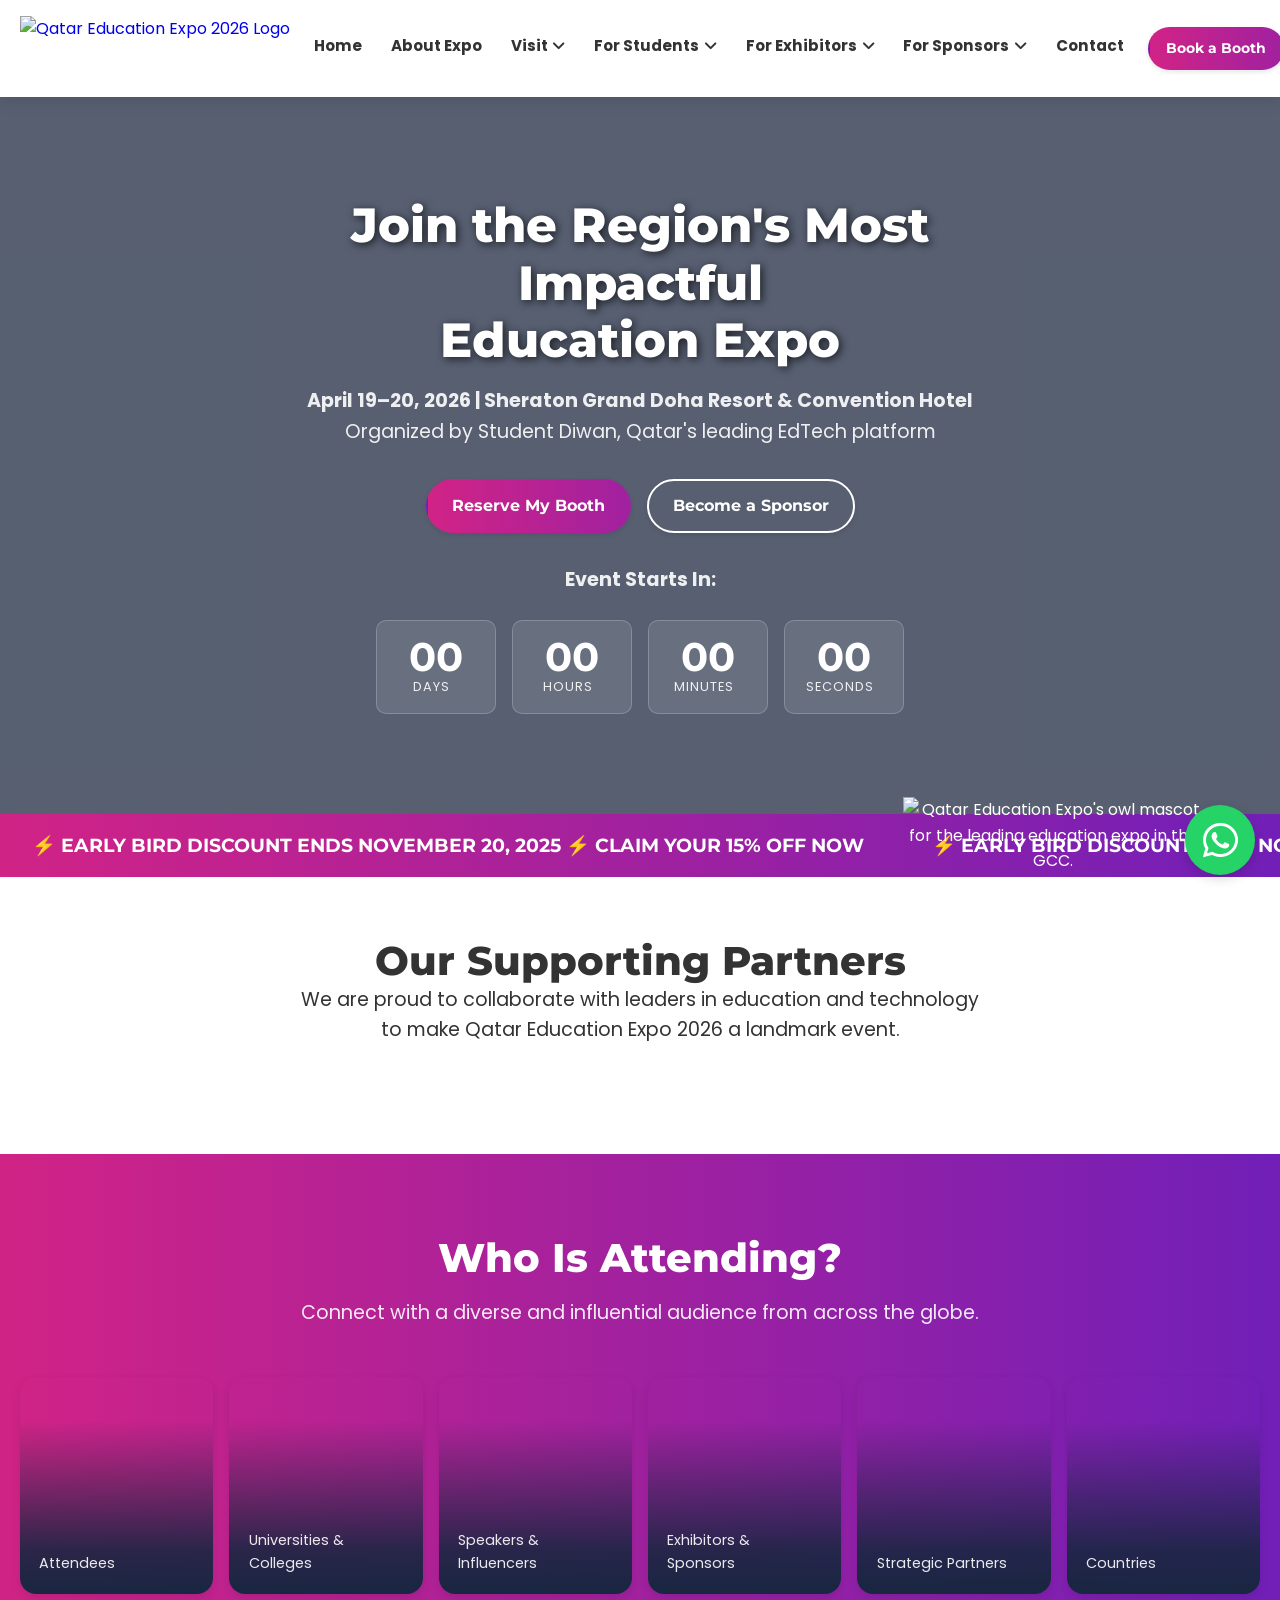
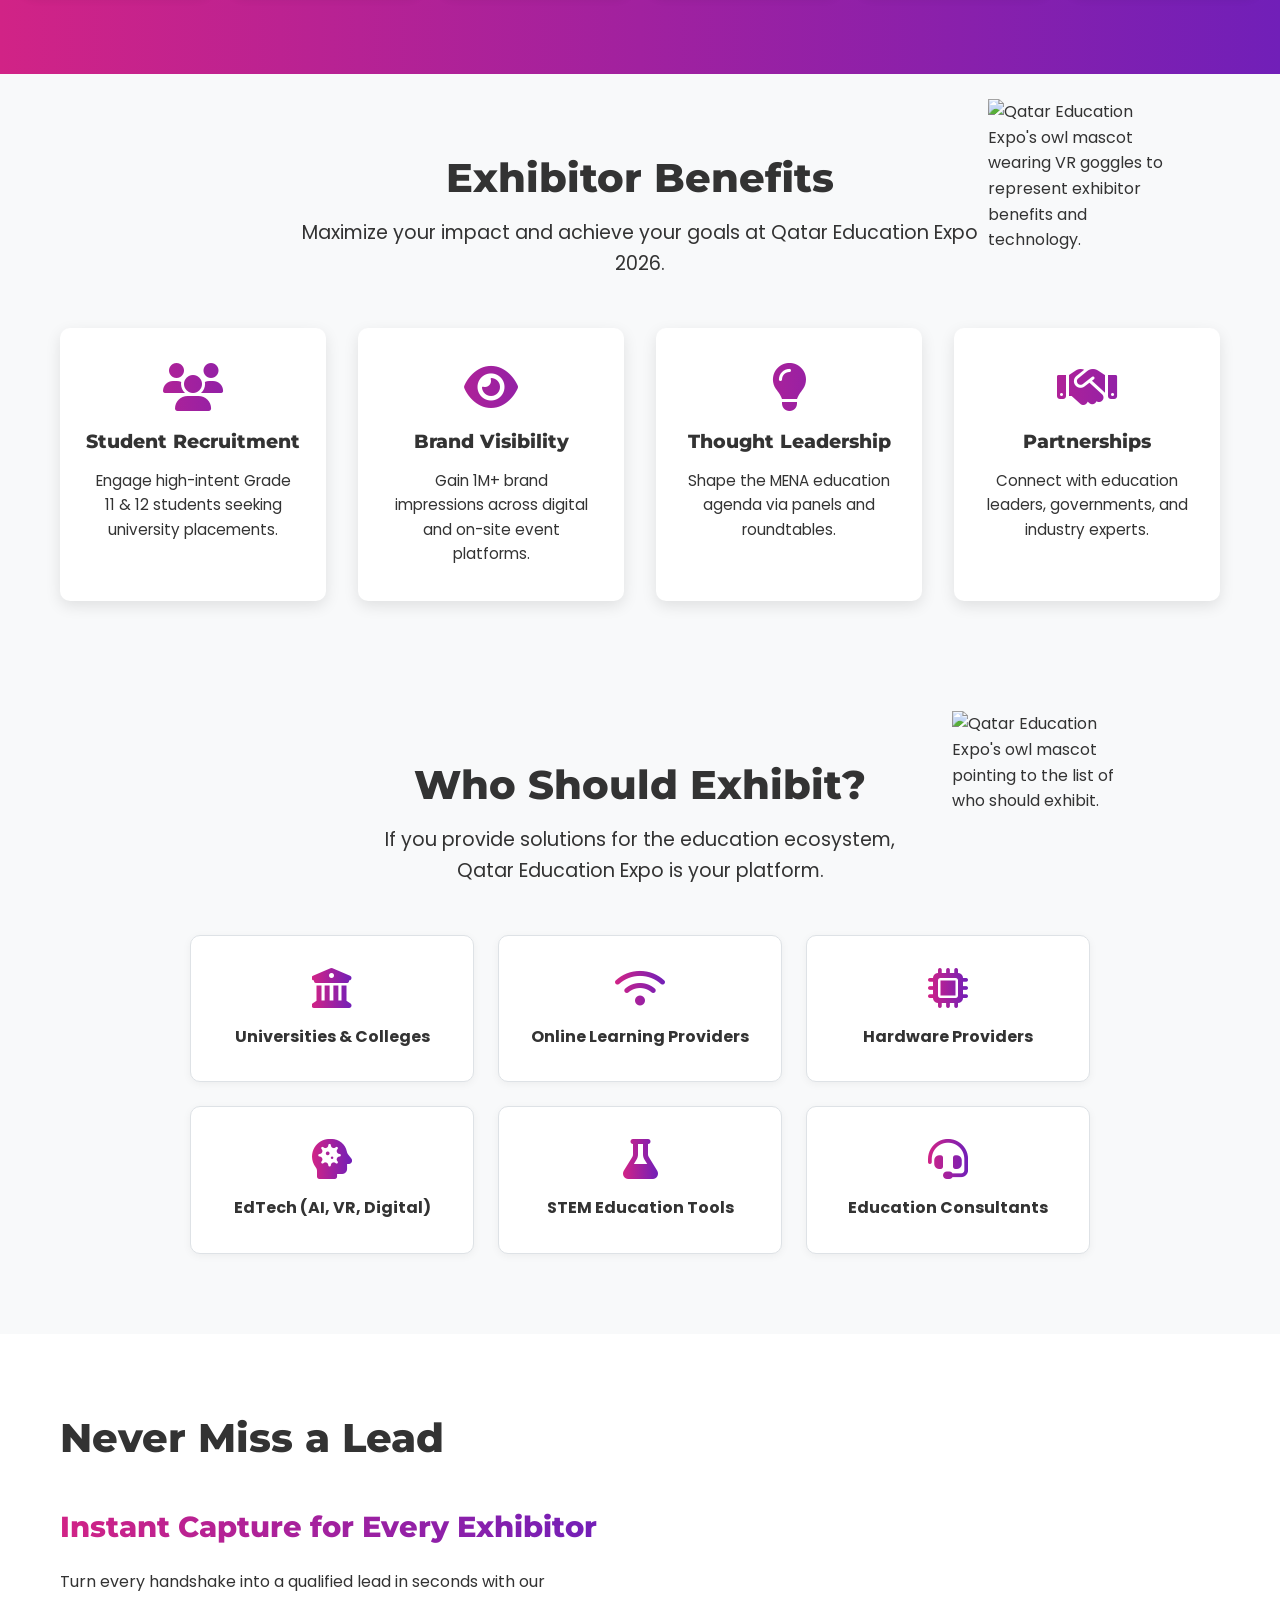
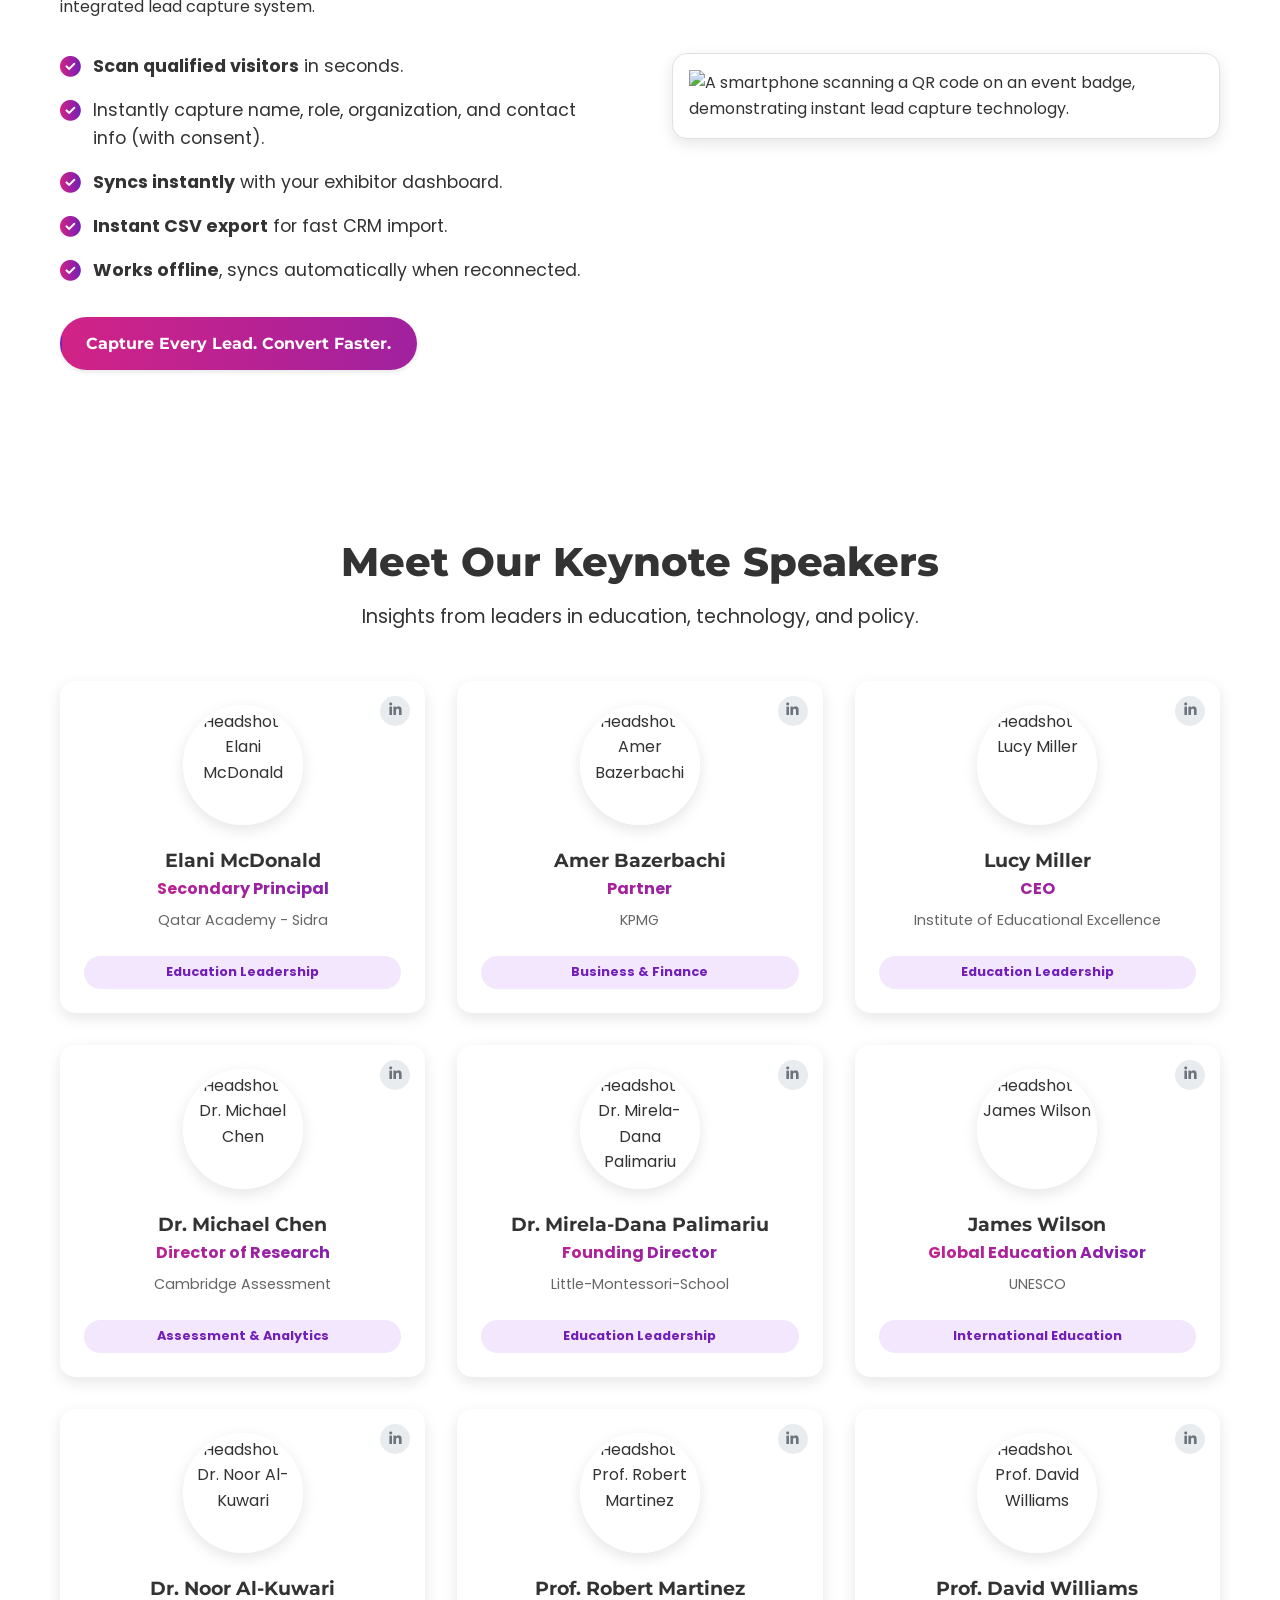
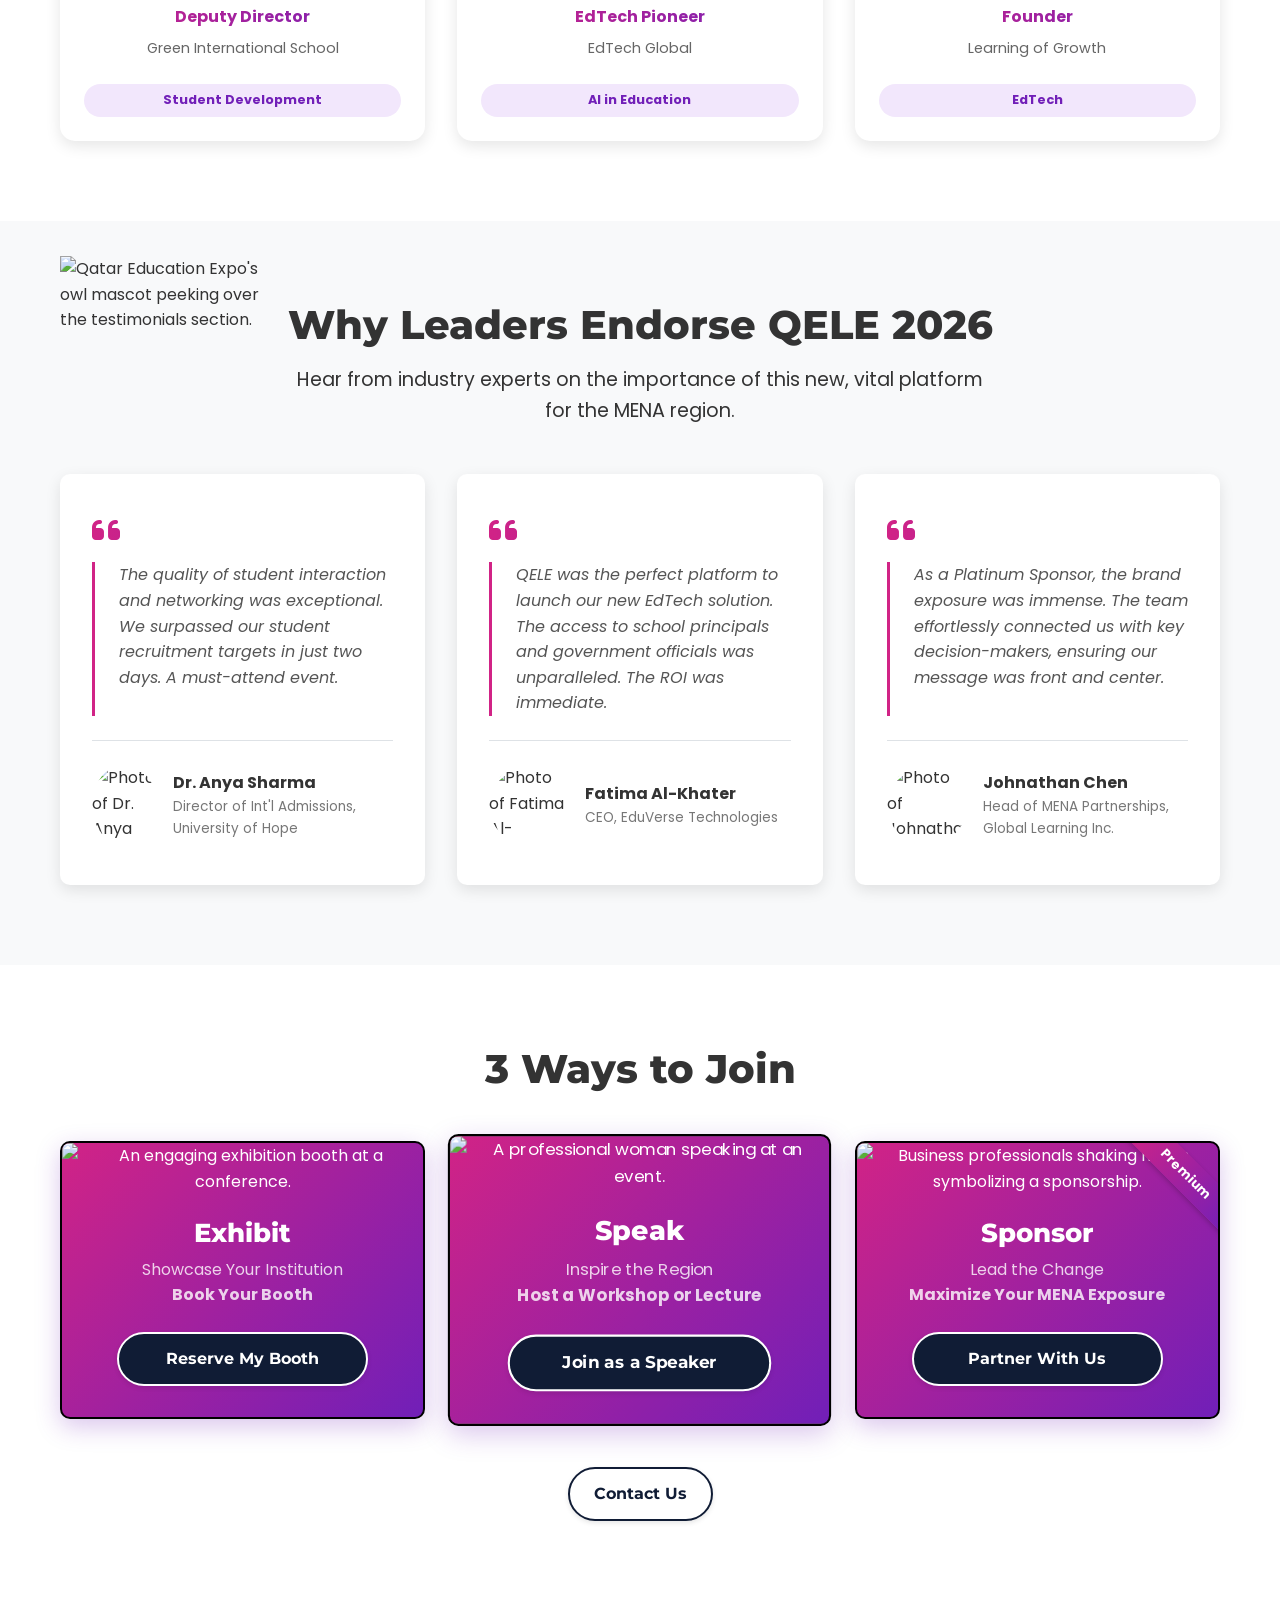
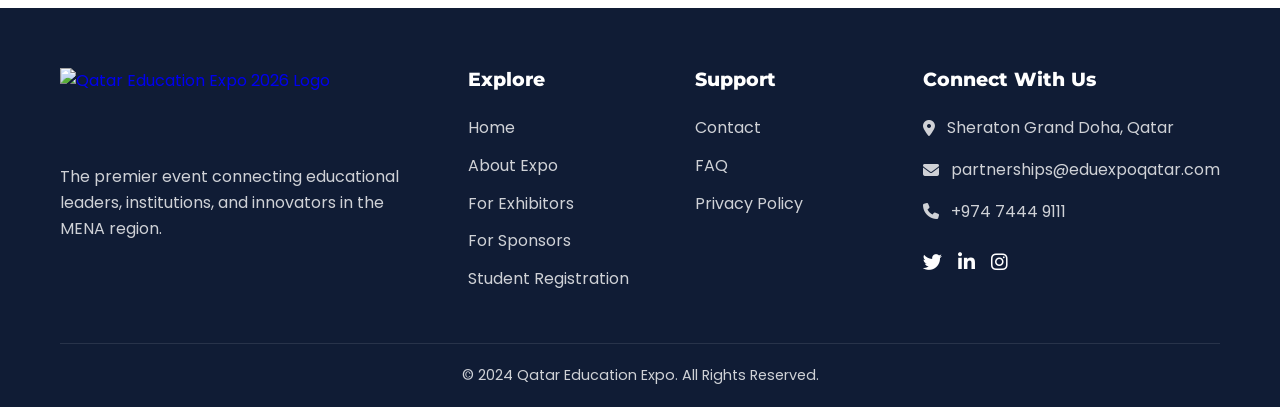
==== index.html @ faf0a4e4 "s" ====
<!DOCTYPE html>
<html lang="en">
<head>
<!-- Google tag (gtag.js) -->
<script async src="https://www.googletagmanager.com/gtag/js?id=G-7VMH5W3FET"></script>
<script>
  window.dataLayer = window.dataLayer || [];
  function gtag(){dataLayer.push(arguments);}
  gtag('js', new Date());

  gtag('config', 'G-7VMH5W3FET');
</script>
    <meta charset="UTF-8">
    <meta name="viewport" content="width=device-width, initial-scale=1.0">
    <meta name="description" content="Join Qatar Education Expo 2026, the leading international education fair and university expo in the GCC. A premier gulf education exhibition to explore study abroad options in the Middle East, meet top universities, and discover your future. Register free for this top student recruitment fair.">
    <title>Qatar Education Expo 2026 | Global Education Expo & University Fair in GCC</title>
    <link rel="icon" type="image/png" sizes="16x16" href="https://res.cloudinary.com/dj3vhocuf/image/upload/w_16,h_16,c_fit/v1762639402/Untitled_design_-_2025-11-09T033152.664_aerlhr.png">
    <link rel="icon" type="image/png" sizes="32x32" href="https://res.cloudinary.com/dj3vhocuf/image/upload/w_32,h_32,c_fit/v1762639402/Untitled_design_-_2025-11-09T033152.664_aerlhr.png">
    <link rel="apple-touch-icon" sizes="180x180" href="https://res.cloudinary.com/dj3vhocuf/image/upload/w_180,h_180,c_fit/v1762639402/Untitled_design_-_2025-11-09T033152.664_aerlhr.png">
    
    <link rel="canonical" href="https://eduexpoqatar.com/index.html" />
    <link rel="alternate" hreflang="ar" href="https://eduexpoqatar.com/index-ar.html" />
    <link rel="alternate" hreflang="en" href="https://eduexpoqatar.com/index.html" />
    <link rel="alternate" hreflang="x-default" href="https://eduexpoqatar.com/index.html" />

    <link rel="stylesheet" href="index.css">
    <link rel="preconnect" href="https://fonts.googleapis.com">
    <link rel="preconnect" href="https://fonts.gstatic.com" crossorigin>
    <link href="https://fonts.googleapis.com/css2?family=Montserrat:wght@400;700;800&family=Poppins:wght@400;700&display=swap" rel="stylesheet">
    <link rel="stylesheet" href="https://cdnjs.cloudflare.com/ajax/libs/font-awesome/6.5.2/css/all.min.css">
    <script type="application/ld+json">
    [
      {
        "@context": "https://schema.org",
        "@type": "Event",
        "name": "Qatar Education Expo 2026",
        "startDate": "2026-04-19T08:00",
        "endDate": "2026-04-20T17:00",
        "eventAttendanceMode": "https://schema.org/OfflineEventAttendanceMode",
        "eventStatus": "https://schema.org/EventScheduled",
        "location": {
          "@type": "Place",
          "name": "Sheraton Grand Doha Resort & Convention Hotel",
          "address": {
            "@type": "PostalAddress",
            "streetAddress": "Al Corniche Street",
            "addressLocality": "Doha",
            "addressCountry": "QA"
          }
        },
        "image": [
          "https://res.cloudinary.com/dj3vhocuf/image/upload/f_auto,q_auto/v1761210698/logo500x250_i8opbv.webp"
         ],
        "description": "The premier education expo in the MENA region, connecting universities, EdTech innovators, and industry leaders with over 4,000 students, parents, and professionals.",
        "organizer": {
          "@type": "Organization",
          "name": "Student Diwan",
          "url": "/index.html"
        },
        "offers": {
          "@type": "Offer",
          "url": "/student-registration.html",
          "price": "0",
          "priceCurrency": "QAR",
          "availability": "https://schema.org/InStock",
          "validFrom": "2024-07-31"
        }
      },
      {
        "@context": "https://schema.org",
        "@type": "Organization",
        "name": "Qatar Education Expo 2026",
        "url": "/index.html",
        "logo": "https://res.cloudinary.com/dj3vhocuf/image/upload/f_auto,q_auto/v1761210698/logo500x250_i8opbv.webp",
        "sameAs": [
          "https://twitter.com/qatarexpo2026",
          "https://linkedin.com/company/qatarexpo2026",
          "https://instagram.com/qatarexpo2026"
        ],
        "contactPoint": {
          "@type": "ContactPoint",
          "telephone": "+974-7444-9111",
          "contactType": "Customer Service",
          "email": "partnerships@eduexpoqatar.com"
        }
      }
    ]
    </script>
<link rel="stylesheet" href="/index.css">
    <script type="text/javascript">
        (function(c,l,a,r,i,t,y){
            c[a]=c[a]||function(){(c[a].q=c[a].q||[]).push(arguments)};
            t=l.createElement(r);t.async=1;t.src="https://www.clarity.ms/tag/"+i;
            y=l.getElementsByTagName(r)[0];y.parentNode.insertBefore(t,y);
        })(window, document, "clarity", "script", "u1z7soldc8");
    </script>
<script type="importmap">
{
  "imports": {
    "path": "https://aistudiocdn.com/path@^0.12.7",
    "vite": "https://aistudiocdn.com/vite@^7.2.2",
    "glob": "https://aistudiocdn.com/glob@^11.0.3",
    "url": "https://aistudiocdn.com/url@^0.11.4"
  }
}
</script>
</head>
<body>

    <header class="main-header" id="main-header">
        <div class="container">
            <a href="index.html" class="logo"><img src="https://res.cloudinary.com/dj3vhocuf/image/upload/f_auto,q_auto/v1761210698/logo500x250_i8opbv.webp" alt="Qatar Education Expo 2026 Logo"></a>
            <button class="nav-toggle" aria-controls="main-nav" aria-expanded="false" aria-label="Toggle navigation">
                <span class="hamburger-box">
                    <span class="hamburger-inner"></span>
                </span>
            </button>
            <nav id="main-nav">
                 <ul>
                    <li><a href="index.html" class="nav-link">Home</a></li>
                    <li><a href="about.html" class="nav-link">About Expo</a></li>
                    <li class="has-dropdown">
                        <a href="why-attend.html" class="nav-link">Visit <i class="fas fa-angle-down"></i></a>
                        <ul class="dropdown-menu">
                            <li><a href="why-attend.html">Why Attend</a></li>
                            <li><a href="plan-your-trip.html">Plan Your Trip</a></li>
                            <li><a href="school-group-registration.html">School Group Registration</a></li>
                            <li><a href="workshops.html">Agenda</a></li>
                        </ul>
                    </li>
                    <li class="has-dropdown">
                        <a href="student-registration.html" class="nav-link">For Students <i class="fas fa-angle-down"></i></a>
                        <ul class="dropdown-menu">
                            <li><a href="student-registration.html">Student Registration</a></li>
                            <li><a href="career-counselling.html">Career Counselling</a></li>
                            <li><a href="qatar-expo-hackathon.html">Hackathon 2026</a></li>
                        </ul>
                    </li>
                    <li class="has-dropdown">
                        <a href="why-exhibit.html" class="nav-link">For Exhibitors <i class="fas fa-angle-down"></i></a>
                         <ul class="dropdown-menu">
                            <li><a href="why-exhibit.html">Why Exhibit</a></li>
                            <li><a href="booth-features.html">Booth Features</a></li>
                             <li><a href="booth-registration.html">Book Your Booth</a></li>
                        </ul>
                    </li>
                    <li class="has-dropdown">
                        <a href="sponsorship-tiers.html" class="nav-link">For Sponsors <i class="fas fa-angle-down"></i></a>
                         <ul class="dropdown-menu">
                            <li><a href="sponsorship-tiers.html">Sponsorship Tiers</a></li>
                            <li><a href="brand-exposure.html">Brand Exposure</a></li>
                            <li><a href="sponsorship-registration.html">Become a Sponsor</a></li>
                        </ul>
                    </li>
                    <li><a href="contact.html" class="nav-link">Contact</a></li>
                </ul>
            </nav>
            <div class="header-ctas">
                <a href="booth-registration.html" class="btn btn-primary btn-sm">Book a Booth</a>
                <a href="sponsorship-registration.html" class="btn btn-primary btn-sm">Sponsor Now</a>
                <div class="lang-switcher">
                    <a href="index-ar.html" hreflang="ar" aria-label="Switch to Arabic"><span>العربية</span><img src="https://cdn.jsdelivr.net/gh/lipis/flag-icons@7.0.0/flags/4x3/qa.svg" alt="Qatar Flag" class="lang-flag"></a>
                </div>
            </div>
        </div>
    </header>

    <main>
        <!-- 1. HERO SECTION -->
        <section id="hero">
            <video autoplay loop muted playsinline id="hero-video" aria-hidden="true">
                <source src="https://videos.pexels.com/video-files/3209828/3209828-hd_1920_1080_25fps.mp4" type="video/mp4">
                Your browser does not support the video tag.
            </video>
            <div class="container hero-content">
                <div class="hero-text">
                    <h1>Join the Region's Most Impactful <br>Education Expo</h1>
                    <p>
                        <strong>April 19–20, 2026 | Sheraton Grand Doha Resort & Convention Hotel</strong>
                        <br>
                         Organized by Student Diwan, Qatar's leading EdTech platform
                    </p>
                    <div class="cta-group">
                        <a href="booth-registration.html" id="hero-cta-booth" class="btn btn-primary">Reserve My Booth</a>
                        <a href="sponsorship-registration.html" id="hero-cta-sponsor" class="btn btn-outline-light">Become a Sponsor</a>
                    </div>
                    <div class="urgency-trigger">
                        <p><strong>Event Starts In:</strong></p>
                    </div>
                     <div id="countdown-timer">
                        <div class="timer-unit">
                            <span id="days">00</span>
                            <p>Days</p>
                        </div>
                        <div class="timer-unit">
                            <span id="hours">00</span>
                            <p>Hours</p>
                        </div>
                        <div class="timer-unit">
                            <span id="minutes">00</span>
                            <p>Minutes</p>
                        </div>
                        <div class="timer-unit">
                            <span id="seconds">00</span>
                            <p>Seconds</p>
                        </div>
                    </div>
                </div>
            </div>
            <img src="https://res.cloudinary.com/dj3vhocuf/image/upload/f_auto,q_auto/v1762076632/Untitled_design_-_2025-11-02T150232.925_lhutvk.webp" alt="Qatar Education Expo's owl mascot for the leading education expo in the GCC." class="hero-mascot">
        </section>
        
        <!-- Scrolling Banner -->
        <div class="scrolling-banner">
            <div class="scrolling-text">
                <span>⚡️ EARLY BIRD DISCOUNT ENDS NOVEMBER 20, 2025 ⚡️ CLAIM YOUR 15% OFF NOW</span>
                <span>⚡️ EARLY BIRD DISCOUNT ENDS NOVEMBER 20, 2025 ⚡️ CLAIM YOUR 15% OFF NOW</span>
            </div>
        </div>

        <!-- NEW: PARTNERS SECTION -->
        <section id="home-partners">
             <div class="container">
                <h2>Our Supporting Partners</h2>
                <p class="subtitle">We are proud to collaborate with leaders in education and technology to make Qatar Education Expo 2026 a landmark event.</p>
                <div class="logo-scroller">
                    <div class="logo-grid" id="home-partners-grid">
                        <!-- Partner logos will be injected here by JS -->
                    </div>
                </div>
            </div>
        </section>

        <!-- 5. WHO IS ATTENDING / IMPACT STATS -->
        <section id="who-is-attending">
            <div class="container">
                 <h2>Who Is Attending?</h2>
                 <p class="subtitle">Connect with a diverse and influential audience from across the globe.</p>
                 <div class="impact-grid">
                    <div class="impact-card" style="background-image: url('https://videocdn.cdnpk.net/videos/5f8beff3-1cb8-55fb-bca5-a19842ee5732/horizontal/thumbnails/large.jpg?semt=ais_hybrid&item_id=5975490&w=740&q=80');">
                        <p class="impact-number" data-target="4000">4,000+</p>
                        <p class="impact-label">Attendees</p>
                    </div>
                    <div class="impact-card" style="background-image: url('https://media.istockphoto.com/id/1456749194/photo/college-students-arriving-for-night-school.jpg?s=612x612&w=0&k=20&c=qz7RMdg4cgioWYuKIQ0r4iZ7itIbTrhORTcr-y0K2Rk=');">
                        <p class="impact-number" data-target="80">80+</p>
                        <p class="impact-label">Universities & Colleges</p>
                    </div>
                    <div class="impact-card" style="background-image: url('https://t4.ftcdn.net/jpg/07/24/89/93/360_F_724899349_I8rQyUg2oNXxVoW9JfJCbvQugfgq6oNT.jpg');">
                        <p class="impact-number" data-target="120">120+</p>
                        <p class="impact-label">Speakers & Influencers</p>
                    </div>
                    <div class="impact-card" style="background-image: url('https://res.cloudinary.com/dj3vhocuf/image/upload/v1762202914/Gemini_Generated_Image_4lqjb4lqjb4lqjb4_nbsngr.png');">
                        <p class="impact-number" data-target="80">80+</p>
                        <p class="impact-label">Exhibitors & Sponsors</p>
                    </div>
                    <div class="impact-card" style="background-image: url('https://t4.ftcdn.net/jpg/17/42/81/93/360_F_1742819312_E5rAj7h7egH6287jx6LVGMHiQYmiZzWX.jpg');">
                        <p class="impact-number" data-target="50">20+</p>
                        <p class="impact-label">Strategic Partners</p>
                    </div>
                    <div class="impact-card" style="background-image: url('https://res.cloudinary.com/dj3vhocuf/image/upload/v1762204839/ChatGPT_Image_Nov_4_2025_02_50_20_AM_tvqb7k.png');">
                        <p class="impact-number" data-target="60">60+</p>
                        <p class="impact-label">Countries</p>
                    </div>
                 </div>
            </div>
        </section>

        <!-- EXHIBITOR BENEFITS SECTION (NEW) -->
        <section id="exhibitor-benefits" class="bg-surface section-angled-top">
            <div class="container">
                <img src="https://res.cloudinary.com/dj3vhocuf/image/upload/f_auto,q_auto/v1762076630/owl-vr_mev0of.webp" alt="Qatar Education Expo's owl mascot wearing VR goggles to represent exhibitor benefits and technology." class="benefits-mascot">
                 <h2>Exhibitor Benefits</h2>
                 <p class="subtitle">Maximize your impact and achieve your goals at Qatar Education Expo 2026.</p>
                 <div class="benefits-grid">
                    <div class="benefit-card">
                        <i class="fas fa-users"></i>
                        <h3>Student Recruitment</h3>
                        <p>Engage high-intent Grade 11 & 12 students seeking university placements.</p>
                    </div>
                     <div class="benefit-card">
                        <i class="fas fa-eye"></i>
                        <h3>Brand Visibility</h3>
                        <p>Gain 1M+ brand impressions across digital and on-site event platforms.</p>
                    </div>
                     <div class="benefit-card">
                        <i class="fas fa-lightbulb"></i>
                        <h3>Thought Leadership</h3>
                        <p>Shape the MENA education agenda via panels and roundtables.</p>
                    </div>
                     <div class="benefit-card">
                        <i class="fas fa-handshake"></i>
                        <h3>Partnerships</h3>
                        <p>Connect with education leaders, governments, and industry experts.</p>
                    </div>
                 </div>
            </div>
        </section>

        <!-- WHO SHOULD EXHIBIT SECTION (NEW) -->
        <section id="who-should-exhibit" class="bg-surface">
            <div class="container">
                <h2>Who Should Exhibit?</h2>
                <p class="subtitle">If you provide solutions for the education ecosystem,<br> Qatar Education Expo is your platform.</p>
                <img src="https://res.cloudinary.com/dj3vhocuf/image/upload/f_auto,q_auto/v1762076631/owl-experience_wn76zs.webp" alt="Qatar Education Expo's owl mascot pointing to the list of who should exhibit." class="exhibit-mascot">
                <div class="exhibitor-types-grid">
                    <div class="exhibitor-type-card">
                        <i class="fas fa-university"></i>
                        <p>Universities & Colleges</p>
                    </div>
                    <div class="exhibitor-type-card">
                        <i class="fas fa-wifi"></i>
                        <p>Online Learning Providers</p>
                    </div>
                    <div class="exhibitor-type-card">
                        <i class="fas fa-microchip"></i>
                        <p>Hardware Providers</p>
                    </div>
                    <div class="exhibitor-type-card">
                        <i class="fas fa-head-side-virus"></i>
                        <p>EdTech (AI, VR, Digital)</p>
                    </div>
                    <div class="exhibitor-type-card">
                        <i class="fas fa-flask"></i>
                        <p>STEM Education Tools</p>
                    </div>
                    <div class="exhibitor-type-card">
                        <i class="fas fa-headset"></i>
                        <p>Education Consultants</p>
                    </div>
                </div>
            </div>
        </section>

        <!-- NEVER MISS A LEAD SECTION (NEW) -->
        <section id="lead-capture">
            <div class="container">
                <div class="lead-capture-grid">
                    <div class="lead-capture-text">
                        <h2>Never Miss a Lead</h2>
                        <h3>Instant Capture for Every Exhibitor</h3>
                        <p>Turn every handshake into a qualified lead in seconds with our integrated lead capture system.</p>
                        <ul class="lead-capture-features">
                            <li><i class="fas fa-check-circle"></i><span><strong>Scan qualified visitors</strong> in seconds.</span></li>
                            <li><i class="fas fa-check-circle"></i><span>Instantly capture name, role, organization, and contact info (with consent).</span></li>
                            <li><i class="fas fa-check-circle"></i><span><strong>Syncs instantly</strong> with your exhibitor dashboard.</span></li>
                            <li><i class="fas fa-check-circle"></i><span><strong>Instant CSV export</strong> for fast CRM import.</span></li>
                            <li><i class="fas fa-check-circle"></i><span><strong>Works offline</strong>, syncs automatically when reconnected.</span></li>
                        </ul>
                        <a href="booth-registration.html" class="btn btn-primary">Capture Every Lead. Convert Faster.</a>
                    </div>
                    <div class="lead-capture-image">
                        <img src="https://cdn0030.qrcodechimp.com/blog/wp-content/uploads/2025/05/Badge-scanning.png" alt="A smartphone scanning a QR code on an event badge, demonstrating instant lead capture technology.">
                    </div>
                </div>
            </div>
        </section>

        <!-- KEYNOTE SPEAKERS SECTION -->
        <section id="keynote-speakers">
            <div class="container">
                <h2>Meet Our Keynote Speakers</h2>
                <p class="subtitle">Insights from leaders in education, technology, and policy.</p>
                <div class="speakers-grid">
                    <!-- Speaker 1 -->
                    <div class="speaker-card">
                        <a href="https://www.linkedin.com/in/elani-mcdonald-59b22a29/" class="speaker-linkedin" aria-label="Elani McDonald's LinkedIn profile" target="_blank"><i class="fab fa-linkedin-in"></i></a>
                        <img src="https://res.cloudinary.com/dj3vhocuf/image/upload/f_auto,q_auto/v1761476344/Untitled_design_-_2025-10-26T162827.845_xws5xw.webp" alt="Headshot of Elani McDonald" class="speaker-photo">
                        <div class="speaker-info">
                            <h4>Elani McDonald</h4>
                            <p class="speaker-title">Secondary Principal</p>
                            <p class="speaker-org">Qatar Academy - Sidra</p>
                        </div>
                        <span class="speaker-tag">Education Leadership</span>
                    </div>
                    <!-- Speaker 2 -->
                    <div class="speaker-card">
                        <a href="https://www.linkedin.com/in/amer-bazerbachi/" class="speaker-linkedin" aria-label="Amer Bazerbachi's LinkedIn profile" target="_blank"><i class="fab fa-linkedin-in"></i></a>
                        <img src="https://res.cloudinary.com/dj3vhocuf/image/upload/f_auto,q_auto/v1761477009/Untitled_design_-_2025-10-26T163955.545_ufmkhs.webp" alt="Headshot of Amer Bazerbachi" class="speaker-photo">
                        <div class="speaker-info">
                            <h4>Amer Bazerbachi</h4>
                            <p class="speaker-title">Partner</p>
                            <p class="speaker-org">KPMG</p>
                        </div>
                        <span class="speaker-tag">Business & Finance</span>
                    </div>
                    <!-- Speaker 3 -->
                    <div class="speaker-card">
                        <a href="#" class="speaker-linkedin" aria-label="Lucy Miller's LinkedIn profile" target="_blank"><i class="fab fa-linkedin-in"></i></a>
                        <img src="https://images.pexels.com/photos/1181690/pexels-photo-1181690.jpeg?auto=compress&cs=tinysrgb&w=300" alt="Headshot of Lucy Miller" class="speaker-photo">
                        <div class="speaker-info">
                            <h4>Lucy Miller</h4>
                            <p class="speaker-title">CEO</p>
                            <p class="speaker-org">Institute of Educational Excellence</p>
                        </div>
                        <span class="speaker-tag">Education Leadership</span>
                    </div>
                    <!-- Speaker 4 -->
                    <div class="speaker-card">
                        <a href="#" class="speaker-linkedin" aria-label="Dr. Michael Chen's LinkedIn profile" target="_blank"><i class="fab fa-linkedin-in"></i></a>
                        <img src="https://images.pexels.com/photos/2379004/pexels-photo-2379004.jpeg?auto=compress&cs=tinysrgb&w=300" alt="Headshot of Dr. Michael Chen" class="speaker-photo">
                        <div class="speaker-info">
                            <h4>Dr. Michael Chen</h4>
                            <p class="speaker-title">Director of Research</p>
                            <p class="speaker-org">Cambridge Assessment</p>
                        </div>
                        <span class="speaker-tag">Assessment & Analytics</span>
                    </div>
                    <!-- Speaker 5 -->
                    <div class="speaker-card">
                        <a href="https://www.linkedin.com/in/dr-mirela-dana-palimariu-phd-86132b4a/" class="speaker-linkedin" aria-label="Dr. Mirela-Dana Palimariu's LinkedIn profile" target="_blank"><i class="fab fa-linkedin-in"></i></a>
                        <img src="https://res.cloudinary.com/dj3vhocuf/image/upload/f_auto,q_auto/v1761476343/Untitled_design_-_2025-10-26T162847.853_geyb8t.webp" alt="Headshot of Dr. Mirela-Dana Palimariu" class="speaker-photo">
                        <div class="speaker-info">
                            <h4>Dr. Mirela-Dana Palimariu</h4>
                            <p class="speaker-title">Founding Director</p>
                            <p class="speaker-org">Little-Montessori-School</p>
                        </div>
                        <span class="speaker-tag">Education Leadership</span>
                    </div>
                    <!-- Speaker 6 -->
                    <div class="speaker-card">
                        <a href="#" class="speaker-linkedin" aria-label="James Wilson's LinkedIn profile" target="_blank"><i class="fab fa-linkedin-in"></i></a>
                        <img src="https://images.pexels.com/photos/91227/pexels-photo-91227.jpeg?auto=compress&cs=tinysrgb&w=300" alt="Headshot of James Wilson" class="speaker-photo">
                        <div class="speaker-info">
                            <h4>James Wilson</h4>
                            <p class="speaker-title">Global Education Advisor</p>
                            <p class="speaker-org">UNESCO</p>
                        </div>
                        <span class="speaker-tag">International Education</span>
                    </div>
                    <!-- Speaker 7 -->
                    <div class="speaker-card">
                        <a href="#" class="speaker-linkedin" aria-label="Dr. Noor Al-Kuwari's LinkedIn profile" target="_blank"><i class="fab fa-linkedin-in"></i></a>
                        <img src="https://images.pexels.com/photos/1181686/pexels-photo-1181686.jpeg?auto=compress&cs=tinysrgb&w=300" alt="Headshot of Dr. Noor Al-Kuwari" class="speaker-photo">
                        <div class="speaker-info">
                            <h4>Dr. Noor Al-Kuwari</h4>
                            <p class="speaker-title">Deputy Director</p>
                            <p class="speaker-org">Green International School</p>
                        </div>
                        <span class="speaker-tag">Student Development</span>
                    </div>
                    <!-- Speaker 8 -->
                    <div class="speaker-card">
                        <a href="#" class="speaker-linkedin" aria-label="Prof. Robert Martinez's LinkedIn profile" target="_blank"><i class="fab fa-linkedin-in"></i></a>
                        <img src="https://res.cloudinary.com/dj3vhocuf/image/upload/f_auto,q_auto/v1761482787/Untitled_design_-_2025-10-26T181620.790_shapre.webp" alt="Headshot of Prof. Robert Martinez" class="speaker-photo">
                        <div class="speaker-info">
                            <h4>Prof. Robert Martinez</h4>
                            <p class="speaker-title">EdTech Pioneer</p>
                            <p class="speaker-org">EdTech Global</p>
                        </div>
                        <span class="speaker-tag">AI in Education</span>
                    </div>
                    <!-- Speaker 9 -->
                    <div class="speaker-card">
                        <a href="#" class="speaker-linkedin" aria-label="Prof. David Williams's LinkedIn profile" target="_blank"><i class="fab fa-linkedin-in"></i></a>
                        <img src="https://images.pexels.com/photos/220453/pexels-photo-220453.jpeg?auto=compress&cs=tinysrgb&w=300" alt="Headshot of Prof. David Williams" class="speaker-photo">
                        <div class="speaker-info">
                            <h4>Prof. David Williams</h4>
                            <p class="speaker-title">Founder</p>
                            <p class="speaker-org">Learning of Growth</p>
                        </div>
                        <span class="speaker-tag">EdTech</span>
                    </div>
                </div>
            </div>
        </section>
        
        <!-- 7. TESTIMONIALS -->
        <section id="testimonials" class="bg-surface">
            <div class="container">
                <img src="https://res.cloudinary.com/dj3vhocuf/image/upload/f_auto,q_auto/v1762076631/owl-tech.2_qxwqmx.webp" alt="Qatar Education Expo's owl mascot peeking over the testimonials section." class="testimonials-mascot">
                <h2>Why Leaders Endorse QELE 2026</h2>
                <p class="subtitle">Hear from industry experts on the importance of this new, vital platform for the MENA region.</p>
                <div class="testimonials-grid">
                    <div class="testimonial-card">
                        <i class="fas fa-quote-left"></i>
                        <blockquote>The quality of student interaction and networking was exceptional. We surpassed our student recruitment targets in just two days. A must-attend event.</blockquote>
                        <div class="testimonial-author">
                            <img src="https://res.cloudinary.com/dj3vhocuf/image/upload/f_auto,q_auto/v1761483428/Untitled_design_-_2025-10-26T182537.107_wd59hw.webp" alt="Photo of Dr. Anya Sharma.">
                            <div>
                                <strong>Dr. Anya Sharma</strong>
                                <span>Director of Int'l Admissions, University of Hope</span>
                            </div>
                        </div>
                    </div>
                     <div class="testimonial-card">
                        <i class="fas fa-quote-left"></i>
                        <blockquote>QELE was the perfect platform to launch our new EdTech solution. The access to school principals and government officials was unparalleled. The ROI was immediate.</blockquote>
                        <div class="testimonial-author">
                            <img src="https://res.cloudinary.com/dj3vhocuf/image/upload/f_auto,q_auto/v1761480348/Untitled_design_-_2025-10-26T173334.694_svfkm0.webp" alt="Photo of Fatima Al-Khater.">
                            <div>
                                <strong>Fatima Al-Khater</strong>
                                <span>CEO, EduVerse Technologies</span>
                            </div>
                        </div>
                    </div>
                     <div class="testimonial-card">
                        <i class="fas fa-quote-left"></i>
                        <blockquote>As a Platinum Sponsor, the brand exposure was immense. The team effortlessly connected us with key decision-makers, ensuring our message was front and center.</blockquote>
                        <div class="testimonial-author">
                            <img src="https://res.cloudinary.com/dj3vhocuf/image/upload/f_auto,q_auto/v1761482517/Untitled_design_-_2025-10-26T180850.122_oexvwa.webp" alt="Photo of Johnathan Chen.">
                            <div>
                                <strong>Johnathan Chen</strong>
                                <span>Head of MENA Partnerships, Global Learning Inc.</span>
                            </div>
                        </div>
                    </div>
                </div>
            </div>
        </section>

        <!-- 10. THREE WAYS TO JOIN -->
        <section id="three-ways-to-join">
            <div class="container">
                <h2>3 Ways to Join</h2>
                <div class="ways-to-join-grid">
                    <!-- Card 1: Exhibit -->
                    <div class="way-card way-card--sponsor">
                        <img src="https://t3.ftcdn.net/jpg/07/25/63/04/360_F_725630470_h0O1vqcxYI69UaYYy3rbiSOcTUI1K3FA.jpg" alt="An engaging exhibition booth at a conference.">
                        <div class="way-card-content">
                            <h3>Exhibit</h3>
                            <p>Showcase Your Institution<br><strong>Book Your Booth</strong></p>
                            <div class="way-card-cta">
                                <a href="booth-registration.html" class="btn btn-outline-light">Reserve My Booth</a>
                            </div>
                        </div>
                    </div>
                    <!-- Card 2: Speak (Highlighted) -->
                    <div class="way-card way-card--speak way-card--sponsor">
                        <img src="https://www.shutterstock.com/shutterstock/videos/3501871025/thumb/12.jpg?ip=x480" alt="A professional woman speaking at an event.">
                        <div class="way-card-content">
                            <h3>Speak</h3>
                            <p>Inspire the Region<br><strong>Host a Workshop or Lecture</strong></p>
                             <div class="way-card-cta">
                                <a href="speaker-registration.html" class="btn btn-outline-light">Join as a Speaker</a>
                            </div>
                        </div>
                    </div>
                    <!-- Card 3: Sponsor (Premium) -->
                    <div class="way-card way-card--sponsor">
                        <div class="way-card-badge">Premium</div>
                        <img src="https://res.cloudinary.com/dj3vhocuf/image/upload/f_auto,q_auto/v1761388536/Gemini_Generated_Image_kj51j7kj51j7kj51_w44mge.webp" alt="Business professionals shaking hands, symbolizing a sponsorship.">
                        <div class="way-card-content">
                            <h3>Sponsor</h3>
                            <p>Lead the Change<br><strong>Maximize Your MENA Exposure</strong></p>
                             <div class="way-card-cta">
                                <a href="sponsorship-registration.html" class="btn btn-primary">Partner With Us</a>
                            </div>
                        </div>
                    </div>
                </div>
                 <div class="section-cta">
                    <a href="contact.html" class="btn btn-outline-dark">Contact Us</a>
                </div>
            </div>
        </section>
    </main>
    
    <footer class="main-footer">
        <div class="container">
            <div class="footer-grid">
                <div class="footer-col">
                    <a href="index.html" class="logo"><img src="https://res.cloudinary.com/dj3vhocuf/image/upload/f_auto,q_auto/v1761223357/logo-white_1_pqcaph.webp" alt="Qatar Education Expo 2026 Logo"></a>
                    <p>The premier event connecting educational leaders, institutions, and innovators in the MENA region.</p>
                </div>
                <div class="footer-col">
                    <h3>Explore</h3>
                    <ul class="footer-links">
                        <li><a href="index.html">Home</a></li>
                        <li><a href="about.html">About Expo</a></li>
                        <li><a href="why-exhibit.html">For Exhibitors</a></li>
                        <li><a href="sponsorship-tiers.html">For Sponsors</a></li>
                        <li><a href="student-registration.html">Student Registration</a></li>
                    </ul>
                </div>
                 <div class="footer-col">
                    <h3>Support</h3>
                    <ul class="footer-links">
                        <li><a href="contact.html">Contact</a></li>
                        <li><a href="faq.html">FAQ</a></li>
                        <li><a href="privacy.html">Privacy Policy</a></li>
                    </ul>
                </div>
                <div class="footer-col">
                    <h3>Connect With Us</h3>
                    <ul class="footer-contact-info">
                        <li>
                            <i class="fas fa-map-marker-alt"></i>
                            <span>Sheraton Grand Doha, Qatar</span>
                        </li>
                        <li>
                            <i class="fas fa-envelope"></i>
                            <a href="mailto:partnerships@eduexpoqatar.com">partnerships@eduexpoqatar.com</a>
                        </li>
                        <li>
                            <i class="fas fa-phone"></i>
                            <a href="tel:+97474449111">+974 7444 9111</a>
                        </li>
                    </ul>
                    <div class="social-links">
                        <a href="https://twitter.com/qatarexpo2026" target="_blank" aria-label="Twitter"><i class="fab fa-twitter"></i></a>
                        <a href="https://linkedin.com/company/qatarexpo2026" target="_blank" aria-label="LinkedIn"><i class="fab fa-linkedin-in"></i></a>
                        <a href="https://instagram.com/qatarexpo2026" target="_blank" aria-label="Instagram"><i class="fab fa-instagram"></i></a>
                    </div>
                </div>
            </div>
            <div class="footer-bottom">
                <p>&copy; 2024 Qatar Education Expo. All Rights Reserved.</p>
            </div>
        </div>
    </footer>

    <!-- WhatsApp Chat -->
    <a href="https://wa.me/97474449111" class="whatsapp-fab" target="_blank" aria-label="Chat on WhatsApp">
        <i class="fab fa-whatsapp"></i>
    </a>

    <!-- Exit Intent Modal -->
    <div id="exit-intent-modal" class="modal-overlay">
        <div class="modal-content exit-intent-content" role="dialog" aria-modal="true" aria-labelledby="exit-modal-title">
            <button class="modal-close-btn" aria-label="Close">&times;</button>
            <h3 id="exit-modal-title">Download The Deck Before You Leave!</h3>
            <p>Get our official Exhibitor & Sponsorship Deck, including the floor plan and ROI details, sent straight to your inbox.</p>
            <button id="open-deck-form-btn" class="btn btn-primary">Get The Deck</button>
        </div>
    </div>

    <!-- Deck Request Modal -->
    <div id="deck-request-modal" class="modal-overlay">
        <div class="modal-content" role="dialog" aria-modal="true" aria-labelledby="deck-modal-title">
            <button class="modal-close-btn" aria-label="Close">&times;</button>
            <div id="deck-form-container">
                <h3 id="deck-modal-title">Get The Official Deck</h3>
                <p>Please provide your details to receive the Exhibitor & Sponsorship Deck instantly.</p>
                <form id="deck-request-form" novalidate style="margin-top: 1.5rem;">
                    <input type="hidden" name="form_source" value="Deck Request Popup">
                    <div class="form-group">
                        <label for="deck-form-name">Full Name *</label>
                        <input type="text" id="deck-form-name" name="name" required>
                        <div class="error-message"></div>
                    </div>
                    <div class="form-group">
                        <label for="deck-form-email">Work Email *</label>
                        <input type="email" id="deck-form-email" name="email" required>
                        <div class="error-message"></div>
                    </div>
                     <div class="form-group">
                        <label for="deck-form-phone">Mobile Number *</label>
                        <input type="tel" id="deck-form-phone" name="phone" required>
                        <div class="error-message"></div>
                    </div>
                    <div class="form-row">
                        <div class="form-group">
                            <label for="deck-form-designation">Designation *</label>
                            <input type="text" id="deck-form-designation" name="designation" required>
                            <div class="error-message"></div>
                        </div>
                        <div class="form-group">
                            <label for="deck-form-organization">Organization *</label>
                            <input type="text" id="deck-form-organization" name="organization" required>
                            <div class="error-message"></div>
                        </div>
                    </div>
                    <button type="submit" class="btn btn-primary" style="width: 100%;">Download Now</button>
                </form>
            </div>
            <div id="deck-form-success" style="display: none; text-align: center;">
                <i class="fas fa-check-circle" style="font-size: 3rem; color: #4db6ac; margin-bottom: 1rem;" aria-hidden="true"></i>
                <h3>Thank You!</h3>
                <p>Your download should start automatically. If it doesn't, please check your pop-up blocker or try again.</p>
            </div>
        </div>
    </div>
    
    <!-- Mobile Sticky Bar -->
    <div id="mobile-sticky-bar">
        <a href="booth-registration.html" class="mobile-cta-btn"><i class="fas fa-chalkboard-user"></i><span>Exhibitor</span></a>
        <a href="sponsorship-registration.html" class="mobile-cta-btn"><i class="fas fa-star"></i><span>Sponsor</span></a>
        <a href="student-registration.html" class="mobile-cta-btn"><i class="fas fa-graduation-cap"></i><span>Student</span></a>
        <a href="speaker-registration.html" class="mobile-cta-btn"><i class="fas fa-microphone-alt"></i><span>Speaker</span></a>
    </div>
    
    <script type="module" src="index.tsx"></script>
<script type="module" src="/index.tsx"></script>
</body>
</html>
---- index.css ----
:root {
    --gradient: linear-gradient(to right, #d12386, #711fb8);
    --primary-font: 'Poppins', sans-serif;
    --heading-font: 'Montserrat', sans-serif;
    --text-color: #333;
    --bg-color: #ffffff;
    --surface-color: #f8f9fa;
    --white: #fff;
    --border-color: #dee2e6;
    --shadow: 0 5px 15px rgba(0,0,0,0.1);

    --status-available: #b2e2d5;
    --status-reserved: #fde293;
    --status-sold: #f7c5d2;
    --status-available-dark: #32816B;
    --status-reserved-dark: #9A7714;
    --status-sold-dark: #9F4D63;
}

* {
    box-sizing: border-box;
    margin: 0;
    padding: 0;
}

html {
    scroll-behavior: smooth;
}

body {
    font-family: var(--primary-font);
    color: var(--text-color);
    background-color: var(--bg-color);
    line-height: 1.6;
    font-size: 16px;
    overflow-x: hidden;
}

.container {
    max-width: 1200px;
    margin: 0 auto;
    padding: 0 20px;
}

h1, h2, h3, h4 {
    font-family: var(--heading-font);
    font-weight: 800;
    line-height: 1.2;
    margin-bottom: 1rem;
}

h1 { font-size: 3rem; color: var(--white); text-shadow: 2px 2px 8px rgba(0,0,0,0.7); }
h2 { font-size: 2.5rem; text-align: center; margin-bottom: 3rem; }
h3 { font-size: 2rem; text-align: center; margin-bottom: 2rem; margin-top: 3rem; }
h4 { font-size: 1.5rem; margin-bottom: 0.5rem; }
p { margin-bottom: 1rem; }

section {
    padding: 80px 0;
}
.bg-surface {
    background-color: var(--surface-color);
}


/* --- Accessibility --- */
:focus-visible {
    outline: 3px solid #711fb8;
    outline-offset: 2px;
    box-shadow: 0 0 0 5px rgba(113, 31, 184, 0.4);
    border-radius: 4px; /* Added for consistency */
}

.btn:focus-visible, .zoom-btn:focus-visible {
    outline-offset: 1px;
}

/* --- Header --- */
.main-header {
    background: var(--white);
    box-shadow: var(--shadow);
    padding: 1rem 0;
    position: sticky;
    top: 0;
    z-index: 1000;
}

.main-header .container {
    display: flex;
    justify-content: space-between;
    align-items: center;
    gap: 1.5rem;
    max-width: 1400px;
}

.logo {
    text-decoration: none;
    display: flex;
    align-items: center;
    flex-shrink: 0;
}
.logo img {
    height: 65px;
    width: auto;
    object-fit: contain;
}
.logo:focus-visible {
    outline-offset: 4px;
}


#main-nav {
    flex: 1;
    display: flex;
    justify-content: center;
}

#main-nav > ul {
    list-style: none;
    display: flex;
    justify-content: center;
    align-items: center;
    gap: 1.8rem;
    flex-wrap: nowrap;
}

.nav-link {
    text-decoration: none;
    color: var(--text-color);
    font-weight: 700;
    transition: color 0.3s;
    font-size: 0.95rem;
    display: flex;
    align-items: center;
    gap: 0.3rem;
    position: relative;
    padding-bottom: 5px;
    white-space: nowrap;
}
.nav-link:hover {
    color: #d12386;
}

.nav-link.active {
    color: #d12386;
}
.nav-link.active::after {
    content: '';
    position: absolute;
    bottom: 0;
    left: 0;
    width: 100%;
    height: 3px;
    background: #d12386;
    border-radius: 2px;
}


.header-ctas {
    display: flex;
    gap: 0.75rem;
    flex-shrink: 0;
    align-items: center;
}


/* Dropdown Menu */
.has-dropdown {
    position: relative;
}

.dropdown-menu {
    display: block;
    position: absolute;
    top: 100%;
    left: 50%;
    transform: translateX(-50%) translateY(10px);
    background: var(--white);
    list-style: none;
    padding: 0.5rem 0;
    margin: 0;
    margin-top: 0.75rem;
    border-radius: 8px;
    box-shadow: var(--shadow);
    min-width: 220px;
    z-index: 1001;
    opacity: 0;
    visibility: hidden;
    transition: opacity 0.3s ease, transform 0.3s ease;
}

.has-dropdown.dropdown-open > .dropdown-menu {
    opacity: 1;
    visibility: visible;
    margin-left: 50%;
    transform: translateX(-50%) translateY(0);
}

.dropdown-menu li {
}

.dropdown-menu a {
    display: block;
    padding: 0.75rem 1.5rem;
    color: var(--text-color);
    text-decoration: none;
    font-weight: 700;
    font-size: 0.95rem;
    transition: background-color 0.2s, color 0.2s;
    white-space: nowrap;
}

.dropdown-menu a:hover {
    background-color: var(--surface-color);
    color: #d12386;
}


/* Mobile Nav Toggle */
.nav-toggle {
    display: none;
    background: none;
    border: none;
    cursor: pointer;
    z-index: 1001;
}
.nav-toggle:focus-visible {
    outline-offset: 4px;
}

.hamburger-box {
    width: 30px;
    height: 24px;
    display: inline-block;
    position: relative;
}

.hamburger-inner {
    display: block;
    top: 50%;
    transform: translateY(-50%);
}

.hamburger-inner,
.hamburger-inner::before,
.hamburger-inner::after {
    width: 30px;
    height: 3px;
    background-color: var(--text-color);
    border-radius: 4px;
    position: absolute;
    transition-property: transform;
    transition-duration: 0.15s;
    transition-timing-function: ease;
}

.hamburger-inner::before,
.hamburger-inner::after {
    content: "";
    display: block;
}

.hamburger-inner::before {
    top: -10px;
}

.hamburger-inner::after {
    bottom: -10px;
}

.main-header.nav-open .hamburger-inner {
    transform: rotate(45deg);
}

.main-header.nav-open .hamburger-inner::before {
    top: 0;
    opacity: 0;
}

.main-header.nav-open .hamburger-inner::after {
    bottom: 0;
    transform: rotate(-90deg);
}

/* Mobile Nav Overlay */
.main-header.nav-open::before {
    content: '';
    position: fixed;
    top: 0;
    left: 0;
    width: 100%;
    height: 100%;
    background: rgba(0, 0, 0, 0.5);
    z-index: 998;
}


/* --- Buttons --- */
.btn {
    display: inline-block;
    padding: 12px 24px;
    border-radius: 50px;
    text-decoration: none;
    font-weight: 700;
    font-family: var(--heading-font);
    text-align: center;
    border: 2px solid transparent;
    cursor: pointer;
    transition: all 0.3s ease;
    box-shadow: 0 2px 5px rgba(0,0,0,0.1);
    position: relative;
    overflow: hidden;
    z-index: 1;
    white-space: nowrap;
}

.btn-primary {
    background: var(--gradient);
    background-size: 200% auto;
    color: var(--white);
}

.btn-primary::after {
    content: '';
    position: absolute;
    top: 0;
    left: -150%;
    width: 120%;
    height: 100%;
    background: linear-gradient(90deg, transparent, rgba(255, 255, 255, 0.4), transparent);
    transform: skewX(-25deg);
    transition: left 0.7s cubic-bezier(0.23, 1, 0.320, 1);
    z-index: 1;
}

.btn-primary:hover {
    background-position: right center;
    transform: translateY(-2px);
    box-shadow: 0 6px 15px rgba(113, 31, 184, 0.4);
}

.btn-primary:hover::after {
    left: 130%;
}

.btn-secondary {
    background: var(--bg-color);
    border: 2px solid;
    border-image-slice: 1;
    border-image-source: var(--gradient);
    color: #711fb8;
}

.btn-secondary:hover {
    background: var(--gradient);
    color: var(--white);
    border-image-source: none; /* Hide border image when background is filled */
    transform: translateY(-2px);
    box-shadow: 0 6px 15px rgba(113, 31, 184, 0.4);
}

.btn-sm {
    padding: 8px 16px;
    font-size: 0.9rem;
}

.btn.disabled, .btn:disabled {
    background: #e9ecef;
    color: #6c757d;
    cursor: not-allowed;
    opacity: 0.7;
    transform: none !important;
    box-shadow: none !important;
    border-color: #dee2e6;
    background-image: none;
}

.btn-outline-light {
    background: transparent;
    border: 2px solid var(--white);
    color: var(--white);
}
.btn-outline-light:hover {
    background: var(--white);
    color: #101c35; /* A dark color for contrast */
}

.btn-whatsapp {
    background-color: #25D366;
    color: var(--white);
    border-color: #25D366;
}
.btn-whatsapp:hover {
    background-color: #128C7E;
    border-color: #128C7E;
    color: var(--white);
    transform: translateY(-2px);
    box-shadow: 0 6px 15px rgba(37, 211, 102, 0.4);
}
.btn-whatsapp i {
    margin-right: 0.5rem;
}

.btn-outline-dark {
    background: transparent;
    border: 2px solid #101c35;
    color: #101c35;
}
.btn-outline-dark:hover {
    background: #101c35;
    color: var(--white);
}


/* --- Hero Section --- */
#hero {
    position: relative;
    color: var(--white);
    padding: 100px 0;
    background-size: cover;
    background-position: center;
    text-align: center;
}

#hero-video {
    position: absolute;
    top: 0;
    left: 0;
    width: 100%;
    height: 100%;
    object-fit: cover;
    z-index: 1;
}

.hero-bg-image {
    display: none;
    position: absolute;
    top: 0;
    left: 0;
    width: 100%;
    height: 100%;
    z-index: 1;
}

.hero-bg-image img {
    width: 100%;
    height: 100%;
    object-fit: cover;
}

#hero::before {
    content: '';
    position: absolute;
    top: 0;
    left: 0;
    width: 100%;
    height: 100%;
    background: rgba(16, 28, 53, 0.7);
    z-index: 2;
}

/* ADDED FOR career-counselling.html hero */
#hero.counselling-hero {
    background-image: url('https://res.cloudinary.com/dj3vhocuf/image/upload/w_1920,q_auto,f_auto/v1762464000/pexels-photo-3184418.webp');
    padding: 80px 0;
}

.hero-content {
    position: relative;
    z-index: 3;
}

.hero-mascot {
    position: absolute;
    bottom: -60px;
    right: 50px;
    width: 300px;
    height: auto;
    z-index: 4;
    pointer-events: none;
     right: 6%;
}

.hero-text {
    max-width: 800px;
    margin: 0 auto;
}

.hero-text p {
    font-size: 1.2rem;
    opacity: 0.9;
    max-width: 90%;
    margin-left: auto;
    margin-right: auto;
}
.cta-group { margin: 2rem 0; display: flex; gap: 1rem; align-items: center; justify-content: center; flex-wrap: wrap; }

.urgency-trigger { margin: 1rem 0; font-size: 1rem; }

/* Countdown Timer */
#countdown-timer {
    display: flex;
    gap: 1rem;
    margin-top: 1.5rem;
    justify-content: center;
}

#countdown-timer h4 {
    background: rgba(255, 255, 255, 0.15);
    padding: 1rem 2rem;
    border-radius: 10px;
    width: 100%;
    text-align: center;
}

.timer-unit {
    background: rgba(255, 255, 255, 0.1);
    border: 1px solid rgba(255, 255, 255, 0.2);
    padding: 1rem;
    border-radius: 10px;
    text-align: center;
    min-width: 90px;
    flex-grow: 1;
    max-width: 120px;
    transition: transform 0.3s ease, box-shadow 0.3s ease;
}

.timer-unit span {
    display: block;
    font-size: 2.5rem;
    font-weight: 700;
    font-family: var(--heading-font);
    line-height: 1;
}

.timer-unit p {
    margin: 0;
    font-size: 0.8rem;
    opacity: 0.9;
    text-transform: uppercase;
    letter-spacing: 1px;
}

.timer-unit.updated {
    animation: pulse-glow 0.6s ease-out;
}

@keyframes pulse-glow {
    0% { transform: scale(1); box-shadow: 0 0 5px rgba(255, 255, 255, 0.2); }
    50% { transform: scale(1.05); box-shadow: 0 0 20px rgba(255, 255, 255, 0.5), inset 0 0 10px rgba(255, 255, 255, 0.2); }
    100% { transform: scale(1); box-shadow: 0 0 5px rgba(255, 255, 255, 0.2); }
}

/* --- Scrolling Banner --- */
.scrolling-banner {
    background: var(--gradient);
    padding: 1rem 0;
    overflow: hidden;
    white-space: nowrap;
    position: relative;
    z-index: 3;
}

.scrolling-text {
    display: inline-block;
    animation: scroll-left 40s linear infinite;
}

.scrolling-text span {
    color: var(--white);
    font-size: 1.2rem;
    font-weight: 700;
    font-family: var(--heading-font);
    text-transform: uppercase;
    padding: 0 2rem;
}

@keyframes scroll-left {
    0% {
        transform: translateX(0);
    }
    100% {
        transform: translateX(-50%);
    }
}


/* --- Page Header --- */
.page-header {
    background: var(--gradient);
    color: var(--white);
    padding: 60px 0;
    text-align: center;
}
.page-header h1 {
    font-size: 2.8rem;
    margin-bottom: 0.5rem;
}
.page-header p {
    font-size: 1.1rem;
    max-width: 700px;
    margin: 0 auto;
    opacity: 0.9;
}
.about-page .page-header p {
    max-width: none;
}


/* --- General Section Styles --- */
.subtitle { text-align: center; font-size: 1.2rem; margin-top: -2rem; margin-bottom: 3rem; max-width: 700px; margin-left: auto; margin-right: auto;}
.section-cta { text-align: center; margin-top: 3rem; }

/* About Expo Section */
#why-qatar, #market-opportunity {
    padding-top: 40px;
}

/* Partners Section */
#home-partners {
    padding: 60px 0;
}
#home-partners h2 {
    margin-bottom: 2rem;
}
.logo-grid {
    display: flex;
    justify-content: space-around;
    align-items: center;
    gap: 2rem;
    flex-wrap: wrap;
}
.logo-item {
    text-align: center;
}
.logo-item img {
    max-width: 100%;
    max-height: 70px;
    object-fit: contain;
    transition: filter 0.3s, opacity 0.3s;
}
.logo-item img:hover {
    filter: grayscale(0%);
    opacity: 1;
}

/* --- Homepage Partner Logo Overrides & Scroller --- */
.logo-scroller {
    max-width: 100%;
    overflow: hidden;
    position: relative;
    -webkit-mask-image: linear-gradient(to right, transparent, white 10%, white 90%, transparent);
    mask-image: linear-gradient(to right, transparent, white 10%, white 90%, transparent);
}

.logo-scroller #home-partners-grid {
    justify-content: flex-start;
    flex-wrap: nowrap;
    width: max-content;
    gap: 4rem;
    animation: scroll-logos 40s linear infinite;
}

.logo-scroller:hover #home-partners-grid {
    animation-play-state: paused;
}

@keyframes scroll-logos {
    from { transform: translateX(0); }
    to { transform: translateX(-50%); }
}

#home-partners .logo-item {
    flex-shrink: 0;
    width: 160px; /* Set a uniform width for all logo containers */
    height: 80px;  /* Set a uniform height for all logo containers */
    display: flex;
    align-items: center;
    justify-content: center;
}

#home-partners .logo-item img {
    max-width: 100%;
    max-height: 100%;
    width: auto;
    height: auto;
    object-fit: contain;
    transition: all 0.3s ease;
}

#home-partners .logo-item a:hover img,
#home-partners .logo-item a:focus-visible img,
#home-partners .logo-item img:hover { /* Added for non-link logos */
    filter: grayscale(0%);
    opacity: 1;
    transform: scale(1.1);
}

/* --- Sheraton Logo Size Override --- */
#home-partners .logo-item .sheraton-logo {
    transform: scale(1.4);
}
#home-partners .logo-item .sheraton-logo:hover {
    transform: scale(1.5);
}



/* Market Opportunity Section */
.market-opportunity-grid {
    display: grid;
    grid-template-columns: repeat(auto-fit, minmax(200px, 1fr));
    gap: 1.5rem;
    margin-bottom: 2rem;
}
.stat-card {
    background: var(--white);
    padding: 2rem;
    border-radius: 10px;
    text-align: center;
    box-shadow: var(--shadow);
}
.stat-card i {
    font-size: 2.5rem;
    margin-bottom: 1rem;
    background: var(--gradient);
    -webkit-background-clip: text;
    -webkit-text-fill-color: transparent;
}
.stat-card h4 { font-size: 2rem; margin-bottom: 0.5rem; }
.stat-card p { margin: 0; font-size: 0.9rem; }

/* Why Qatar Section */
#why-qatar { background-color: transparent; }
.why-qatar-content { display: grid; grid-template-columns: 1fr 1fr; gap: 3rem; align-items: center; }
.why-qatar-text ul { list-style: none; padding: 0; }
.why-qatar-text li {
    font-size: 1.1rem;
    padding-left: 2.5rem;
    position: relative;
    margin-bottom: 1.5rem;
}
.why-qatar-text li::before {
    content: '\f058';
    font-family: 'Font Awesome 6 Free';
    font-weight: 900;
    position: absolute;
    left: 0;
    top: 0;
    font-size: 1.5rem;
    background: var(--gradient);
    -webkit-background-clip: text;
    -webkit-text-fill-color: transparent;
}
.why-qatar-image img, .why-qatar-image picture { width: 100%; border-radius: 10px; box-shadow: var(--shadow); display: block; }
.why-qatar-image img {width: 100%;}


/* Exhibitor Benefits Section */
.benefits-grid { display: grid; grid-template-columns: repeat(auto-fit, minmax(250px, 1fr)); gap: 2rem; }
.benefit-card {
    background: var(--white);
    padding: 2.2rem 2rem;
    border-radius: 10px;
    box-shadow: var(--shadow);
    text-align: center;
    transition: transform 0.3s, box-shadow 0.3s;
    display: flex;
    flex-direction: column;
}
.benefit-card:hover { transform: translateY(-10px); }
.benefit-card i {
    font-size: 3rem;
    margin-bottom: 1.2rem;
    background: var(--gradient);
    -webkit-background-clip: text;
    -webkit-text-fill-color: transparent;
    background-clip: text;
    color: transparent;
}
.benefit-card h3 {
    font-size: 1.2rem;
    display: flex;
    align-items: center;
    justify-content: center;
    margin: 0 0 1rem;
    white-space: nowrap;
}
.benefit-card p { font-size: 0.95rem; margin-bottom: 0; }

/* Who Is Attending Section */
#who-is-attending { 
    background: var(--gradient); 
    color: var(--white); 
}
#who-is-attending h2 { 
    color: var(--white); 
}
#who-is-attending .subtitle {
    color: rgba(255, 255, 255, 0.9);
}

/* Increase container width to make cards larger */
#who-is-attending .container {
    max-width: 1400px;
}

/* --- NEW Impact Stats Section (Redesigned) --- */
.impact-grid {
    display: grid;
    grid-template-columns: repeat(6, 1fr);
    gap: 1rem;
    margin-top: 3rem;
}

.impact-card {
    position: relative;
    aspect-ratio: 202 / 227;
    border-radius: 16px;
    overflow: hidden;
    display: flex;
    flex-direction: column;
    justify-content: flex-end;
    padding: 1.2rem;
    color: var(--white);
    background-size: cover;
    background-position: center;
    transition: transform 0.3s ease, box-shadow 0.3s ease;
    box-shadow: 0 4px 10px rgba(0,0,0,0.1);
}

.impact-card:hover {
    transform: translateY(-10px);
    box-shadow: 0 10px 25px rgba(0,0,0,0.2);
}

.impact-card::before {
    content: '';
    position: absolute;
    top: 0;
    left: 0;
    right: 0;
    bottom: 0;
    background: linear-gradient(180deg, rgba(25, 38, 65, 0) 20%, rgba(25, 38, 65, 0.9) 80%, #192641 100%);
    z-index: 1;
}

.impact-number,
.impact-label {
    position: relative;
    z-index: 2;
    margin: 0;
    text-align: left;
}

.impact-number {
    font-size: 2.5rem;
    font-weight: 700;
    font-family: var(--heading-font);
    line-height: 1.1;
    /* Animation styles */
    opacity: 0;
    transform: translateY(20px);
    transition: opacity 0.6s ease-out, transform 0.6s ease-out;
}

#who-is-attending.is-visible .impact-number {
    opacity: 1;
    transform: translateY(0);
}
/* Stagger the animation */
#who-is-attending.is-visible .impact-card:nth-child(2) .impact-number { transition-delay: 0.1s; }
#who-is-attending.is-visible .impact-card:nth-child(3) .impact-number { transition-delay: 0.2s; }
#who-is-attending.is-visible .impact-card:nth-child(4) .impact-number { transition-delay: 0.3s; }
#who-is-attending.is-visible .impact-card:nth-child(5) .impact-number { transition-delay: 0.4s; }
#who-is-attending.is-visible .impact-card:nth-child(6) .impact-number { transition-delay: 0.5s; }


.impact-label {
    font-size: 0.9rem;
    font-weight: 400;
    opacity: 0.9;
    margin-top: 0.25rem;
}


/* Decision Makers Section */
.decision-makers-layout {
    display: grid;
    grid-template-columns: 1fr 1.5fr;
    gap: 3rem;
    align-items: center;
}
.decision-makers-stats .stat-group {
    display: flex;
    align-items: center;
    gap: 1rem;
    margin-bottom: 1.5rem;
    padding: 1rem;
    border-radius: 10px;
    background: var(--white);
    box-shadow: var(--shadow);
}
.decision-makers-stats .stat-group span {
    font-size: 2.5rem;
    font-weight: 800;
    background: var(--gradient);
    -webkit-background-clip: text;
    -webkit-text-fill-color: transparent;
    line-height: 1;
}
.decision-makers-stats .stat-group p { margin: 0; line-height: 1.4; }
.decision-makers-chart .chart-item { margin-bottom: 1rem; }
.decision-makers-chart .chart-label { display: block; margin-bottom: 0.5rem; font-weight: 700; }
.chart-bar-container { background: #e9ecef; border-radius: 50px; }
.chart-bar {
    background: var(--gradient);
    padding: 0.5rem 1rem;
    border-radius: 50px;
    color: var(--white);
    text-align: right;
    font-weight: 700;
    font-size: 0.9rem;
}

/* --- Keynote Speakers Section --- */
.speakers-grid {
    display: grid;
    grid-template-columns: repeat(auto-fit, minmax(280px, 1fr));
    gap: 2rem;
}
.speaker-card {
    background: var(--white);
    padding: 1.5rem;
    border-radius: 15px;
    box-shadow: var(--shadow);
    text-align: center;
    position: relative;
    transition: transform 0.3s, box-shadow 0.3s;
    display: flex;
    flex-direction: column;
}
.speaker-card:hover {
    transform: translateY(-10px);
    box-shadow: 0 10px 25px rgba(0,0,0,0.15);
}
.speaker-info {
    flex-grow: 1;
}
.speaker-photo {
    width: 120px;
    height: 120px;
    border-radius: 50%;
    object-fit: cover;
    margin: 0 auto 1.5rem;
    border: 4px solid var(--white);
    box-shadow: 0 5px 15px rgba(0,0,0,0.1);
}
.speaker-card h4 {
    font-size: 1.2rem;
    margin-bottom: 0.25rem;
    font-weight: 700;
    color: var(--text-color);
}
.speaker-title {
    font-weight: 700;
    font-size: 1rem;
    background: var(--gradient);
    -webkit-background-clip: text;
    -webkit-text-fill-color: transparent;
    margin-bottom: 0.5rem;
}
.speaker-org {
    color: #666;
    font-size: 0.9rem;
    margin-bottom: 1.5rem;
}
.speaker-tag {
    display: inline-block;
    background-color: #f2e7fc;
    color: #711fb8;
    padding: 6px 15px;
    border-radius: 50px;
    font-size: 0.8rem;
    font-weight: 700;
}
.speaker-linkedin {
    position: absolute;
    top: 15px;
    right: 15px;
    width: 30px;
    height: 30px;
    background-color: #e9ecef;
    border-radius: 50%;
    display: flex;
    align-items: center;
    justify-content: center;
    color: #6c757d;
    text-decoration: none;
    font-size: 0.9rem;
    transition: all 0.3s;
}
.speaker-linkedin:hover {
    background-color: #0077b5;
    color: var(--white);
}


/* --- Testimonials Section --- */
#testimonials {
    background-color: var(--surface-color);
}
#testimonials .container {
    position: relative;
}
.testimonials-grid {
    display: grid;
    grid-template-columns: repeat(auto-fit, minmax(320px, 1fr));
    gap: 2rem;
}
.testimonial-card {
    background: var(--white);
    padding: 2.5rem 2rem;
    border-radius: 10px;
    box-shadow: var(--shadow);
    display: flex;
    flex-direction: column;
}
.testimonial-card i.fa-quote-left {
    font-size: 2rem;
    background: var(--gradient);
    -webkit-background-clip: text;
    -webkit-text-fill-color: transparent;
    margin-bottom: 1rem;
}
.testimonial-card blockquote {
    font-style: italic;
    color: #555;
    margin: 0 0 1.5rem;
    border-left: 3px solid #d12386;
    padding-left: 1.5rem;
    flex-grow: 1;
}
.testimonial-author {
    display: flex;
    align-items: center;
    gap: 1rem;
    margin-top: auto;
    padding-top: 1.5rem;
    border-top: 1px solid var(--border-color);
}
.testimonial-author img {
    width: 80px;
    height: 80px;
    border-radius: 50%;
    object-fit: cover;
}
.testimonial-author strong {
    display: block;
    font-size: 1rem;
}
.testimonial-author span {
    font-size: 0.85rem;
    color: #777;
}

.testimonial-author > div {
    display: flex;
    flex-direction: column;
    justify-content: center;
    min-height: 60px;
}
.testimonials-mascot {
    position: absolute;
    width: 200px;
    height: auto;
    top: -45px;
    z-index: 5;
    pointer-events: none;
}


/* --- Sponsorship & Booths (Redesigned) --- */
.gradient-headline { background: var(--gradient); color: var(--white); padding: 0.5rem 2rem; border-radius: 50px; display: inline-block; font-size: 1.8rem; margin: 0 auto 1.5rem;}
#booth-packages { background-color: var(--surface-color); }

.packages-grid {
    display: grid;
    grid-template-columns: repeat(4, 1fr);
    gap: 2rem;
    justify-content: center;
    align-items: stretch; /* Make cards same height */
}

.package-card {
    background: var(--white);
    border-radius: 15px;
    box-shadow: var(--shadow);
    display: flex;
    flex-direction: column;
    transition: transform 0.3s, box-shadow 0.3s;
    position: relative;
    border: 1px solid var(--border-color);
    overflow: hidden;
}

.package-card:hover { 
    transform: translateY(-10px); 
    box-shadow: 0 10px 30px rgba(0,0,0,0.15); 
}

.package-card.popular, .package-card.best-visibility {
    border: 2px solid #711fb8;
}
@media (min-width: 1025px) {
    .package-card.popular:hover {
        transform: translateY(-10px) scale(1.03);
    }
}

.popular-badge {
    position: absolute;
    top: 20px;
    right: -45px;
    background: var(--gradient);
    color: var(--white);
    padding: 8px 40px;
    font-size: 0.8rem;
    font-weight: 700;
    transform: rotate(45deg);
    box-shadow: 0 2px 5px rgba(0,0,0,0.2);
}

.package-card__header {
    padding: 2rem 1.5rem;
    text-align: center;
    border-bottom: 1px solid var(--border-color);
    background-color: #fdfcff;
}
.package-card__header i {
    font-size: 2.5rem;
    margin-bottom: 1rem;
    background: var(--gradient);
    -webkit-background-clip: text;
    -webkit-text-fill-color: transparent;
}
.package-card__header h3 {
    font-size: 1.5rem;
    margin: 0 0 0.5rem;
    font-weight: 800;
}
.package-card__size {
    font-size: 1rem;
    font-weight: 700;
    color: #555;
    margin: 0;
}

.package-card__body {
    padding: 1.5rem;
    display: flex;
    flex-direction: column;
    flex-grow: 1;
}

.package-card__features {
    list-style: none;
    padding: 0;
    margin: 0 0 2rem;
    flex-grow: 1;
}
.package-card__features li {
    display: flex;
    align-items: flex-start;
    gap: 0.75rem;
    margin-bottom: 1rem;
    font-size: 0.95rem;
    line-height: 1.5;
    color: #444;
}
.package-card__features li i {
    color: #d12386;
    margin-top: 4px;
}

.package-card .btn {
    margin-top: auto;
    width: 100%;
}

.urgency-cta-section {
    margin-top: 16rem;
    padding: 2.5rem;
    background: linear-gradient(rgba(255,255,255,0.9), rgba(255,255,255,0.9)), url('https://images.pexels.com/photos/2608517/pexels-photo-2608517.jpeg?auto=compress&cs=tinysrgb&w=1260&h=750&dpr=2&fm=webp') center/cover;
    border-radius: 15px;
    box-shadow: var(--shadow);
    text-align: center;
    border: 1px solid var(--border-color);
    position: relative;
    overflow: visible;
}
.urgency-cta-section h3 {
    font-size: 2rem;
    margin-top: 0;
    margin-bottom: 1rem;
}
.urgency-cta-section h3 i {
    color: #d12386;
    margin-right: 0.5rem;
}
.urgency-cta-section p {
    max-width: 600px;
    margin: 0 auto 1rem;
    font-size: 1.1rem;
}

.urgency-cta-section .countdown-label {
    margin-top: 1.5rem;
    margin-bottom: 0.5rem;
    font-size: 1rem;
    font-weight: 700;
    color: var(--text-color);
}

#early-bird-countdown {
    display: flex;
    gap: 1rem;
    justify-content: center;
    margin: 0.5rem auto 0;
    max-width: 450px;
}
#early-bird-countdown .timer-unit {
    background: rgba(0,0,0,0.05);
    border: 1px solid rgba(0,0,0,0.1);
    padding: 1rem;
    border-radius: 10px;
    text-align: center;
    min-width: 80px;
    flex-grow: 1;
}
#early-bird-countdown .timer-unit span {
    display: block;
    font-size: 2rem;
    font-weight: 700;
    font-family: var(--heading-font);
    line-height: 1;
    color: #711fb8;
}
#early-bird-countdown .timer-unit p {
    margin: 0;
    font-size: 0.75rem;
    opacity: 0.8;
    text-transform: uppercase;
    letter-spacing: 1px;
    color: var(--text-color);
}
#early-bird-countdown h4 {
    color: var(--text-color);
    text-align: center;
    width: 100%;
}

.prime-booth-counter {
    margin: 1.5rem 0 0;
    font-weight: 700;
    font-size: 1.1rem;
}
.prime-booth-counter p {
    margin: 0;
}
.prime-booth-counter span {
    background: var(--gradient);
    -webkit-background-clip: text;
    -webkit-text-fill-color: transparent;
    font-size: 1.5rem;
    vertical-align: middle;
}

.urgency-cta-section .btn {
    margin-top: 2rem;
}


/* --- Sponsorship Tiers (NEW V3 Styles) --- */
#sponsorship-details h2, #sponsorship-details h3,
#exclusive-branding h2, #exclusive-branding h3 {
    text-align: left;
}
#sponsorship-details .subtitle,
#exclusive-branding .subtitle {
    text-align: left;
    margin-left: 0;
}

.tiers-grid {
    display: grid;
    grid-template-columns: repeat(auto-fit, minmax(340px, 1fr));
    gap: 2rem;
    align-items: stretch; /* crucial for equal height cards */
    justify-content: center;
}
.tier-card {
    background: var(--white);
    border-radius: 15px;
    box-shadow: 0 4px 6px rgba(0,0,0,0.05), 0 10px 20px rgba(0,0,0,0.05);
    display: flex;
    flex-direction: column;
    border: 1px solid var(--border-color);
    overflow: hidden;
    transition: transform 0.3s ease, box-shadow 0.3s ease;
}
.tier-card:hover {
    transform: translateY(-8px);
    box-shadow: 0 8px 15px rgba(0,0,0,0.07), 0 15px 30px rgba(0,0,0,0.07);
}

.tier-header {
    padding: 2rem;
    color: var(--white);
}
.tier-card.platinum .tier-header { background: #101c35; }
.tier-card.gold .tier-header { background: #ffc107; color: var(--text-color); }
.tier-card.startup .tier-header { background: var(--gradient); }

.tier-header h3 {
    font-size: 1.8rem;
    color: inherit;
    margin-bottom: 0.25rem;
    text-align: left;
}
.tier-subtitle {
    font-weight: 700;
    opacity: 0.9;
    margin: 0;
}
.tier-body {
    padding: 1.5rem 2rem;
    flex-grow: 1; 
    display: flex;
    flex-direction: column;
}
.tier-description {
    margin-bottom: 1.5rem;
    color: #444;
}
.tier-card h4 {
    font-size: 1.1rem;
    font-weight: 700;
    margin-bottom: 1rem;
    text-align: left;
}
.tier-benefits {
    list-style: none;
    padding: 0;
    margin: 0 0 1.5rem;
    flex-grow: 1; /* Make the list grow to push footer down */
}
.tier-benefits li {
    padding-left: 2rem;
    position: relative;
    margin-bottom: 0.75rem;
    font-size: 0.95rem;
}
.tier-benefits li::before {
    content: '\f00c';
    font-family: 'Font Awesome 6 Free';
    font-weight: 900;
    position: absolute;
    left: 0;
    top: 4px;
    color: #d12386;
}
/* A simple way to create columns with CSS */
.tier-benefits.two-column-list {
    display: grid;
    grid-template-columns: 1fr 1fr;
    gap: 0.75rem 1.5rem;
}
.tier-benefits.two-column-list li {
    margin-bottom: 0; /* Remove bottom margin for grid items */
}
.tier-footer {
    padding: 0 2rem 2rem;
    margin-top: auto; /* Pushes footer to the bottom */
}
.tier-footer .btn {
    width: 100%;
}

.sponsorship-addons-grid {
    display: grid;
    grid-template-columns: repeat(auto-fit, minmax(250px, 1fr));
    gap: 2rem;
    margin-top: 2rem;
}
.sponsorship-addons-grid .a-la-carte-card {
    background: var(--surface-color);
    padding: 2.5rem 2rem;
    border-radius: 15px;
    text-align: center;
    transition: transform 0.3s, box-shadow 0.3s;
    border: 1px solid transparent;
}
.sponsorship-addons-grid .a-la-carte-card:hover {
    transform: translateY(-8px);
    box-shadow: var(--shadow);
    background: var(--white);
    border-color: var(--border-color);
}
.sponsorship-addons-grid .a-la-carte-card i {
    font-size: 3rem;
    background: var(--gradient);
    -webkit-background-clip: text;
    -webkit-text-fill-color: transparent;
    margin-bottom: 1.5rem;
}
.sponsorship-addons-grid .a-la-carte-card h4 {
    font-size: 1.3rem;
    margin-bottom: 0.5rem;
    text-align: center;
}
.sponsorship-addons-grid .a-la-carte-card p {
    font-size: 0.95rem;
    color: #555;
    margin-bottom: 0;
}


/* --- NEW Sponsorship Page V2 Styles --- */
/* Sponsorship Intro Section */
#sponsorship-intro .market-opportunity-grid {
    grid-template-columns: repeat(auto-fit, minmax(220px, 1fr));
}
#sponsorship-intro .stat-card {
    background: var(--surface-color);
}
#sponsorship-intro h2 {
    text-align: left;
}
#sponsorship-intro .subtitle {
    text-align: left;
    margin-left: 0;
}

/* Sponsor FAQ */
#sponsor-faq h2 {
    text-align: left;
    margin-bottom: 1rem;
}
#sponsor-faq .faq-accordion {
    max-width: 100%;
    margin-left: 0;
    margin-right: 0;
    margin-top: 2rem;
}

/* Final CTA Section */
#final-cta {
    background: var(--gradient);
    color: var(--white);
}
#final-cta h2, #final-cta p {
    color: var(--white);
    text-align: center;
}
#final-cta .cta-group {
    margin-top: 2.5rem;
}
#final-cta h2 {
    font-size: 2.5rem;
}


/* --- 3 Ways to Join Section --- */
#three-ways-to-join { background-color: var(--white); }
.ways-to-join-grid { 
    display: grid; 
    grid-template-columns: repeat(auto-fit, minmax(300px, 1fr)); 
    gap: 2rem; 
    align-items: stretch;
}
.way-card {
    border-radius: 10px;
    box-shadow: 0 8px 25px rgba(184, 43, 144, 0.15);
    text-align: center;
    display: flex;
    flex-direction: column;
    transition: transform 0.3s, box-shadow 0.3s;
    position: relative;
    background: var(--white);
    overflow: hidden;
    border: 2px solid black;
}
.way-card:hover {
    transform: translateY(-8px);
    box-shadow: 0 12px 35px rgba(113, 31, 184, 0.25);
}
.way-card img, .way-card picture { 
    width: 100%; 
    height: 220px;
    display: block;
}
.way-card img {
    object-fit: cover;
    width: 100%;
    height: 100%;
}
.way-card-content {
    padding: 1.5rem;
    display: flex;
    flex-direction: column;
    flex-grow: 1;
}
.way-card-content h3 {
    margin: 0 0 0.5rem; 
    font-size: 1.6rem;
}
.way-card-content p {
    padding: 0;
    margin: 0 0 1.5rem;
    flex-grow: 1;
    color: #555;
}
.way-card-cta {
    margin-top: auto;
}
.way-card .btn {
    width: 80%;
    margin: 0 auto;
}

/* Styles for differentiated cards */
.way-card--speak {
}

@media (min-width: 992px) {
    .ways-to-join-grid {
        align-items: center; /* Center items vertically for scale effect */
    }
    .way-card--speak {
        transform: scale(1.05);
        z-index: 5;
    }
    .way-card--speak:hover {
        transform: scale(1.08) translateY(-8px);
    }
}

.way-card-badge {
    position: absolute;
    top: 15px;
    right: -40px;
    background: var(--gradient);
    color: var(--white);
    padding: 6px 40px;
    font-size: 0.8rem;
    font-weight: 700;
    transform: rotate(45deg);
    box-shadow: 0 2px 5px rgba(0,0,0,0.2);
    z-index: 2;
}

.way-card--sponsor {
    background: linear-gradient(135deg, #d12386, #711fb8);
    color: var(--white);
    box-shadow: 0 8px 25px rgba(113, 31, 184, 0.25);
}

.way-card--sponsor:hover {
    box-shadow: 0 12px 35px rgba(113, 31, 184, 0.35);
}

.way-card--sponsor .way-card-content h3 {
    color: var(--white);
}

.way-card--sponsor .way-card-content p {
    color: rgba(255, 255, 255, 0.8);
}

/* Unified button style for the "3 Ways to Join" section */
#three-ways-to-join .way-card .btn {
    background: #101c35;
    color: white;
    border-color: #fff;
    transition: background-color 0.3s, color 0.3s;
}

#three-ways-to-join .way-card .btn:hover {
    background-color: white;
    color: black;
}


/* --- Who Should Exhibit Section --- */
#who-should-exhibit .container {
    position: relative;
}
.exhibit-mascot {
    position: absolute;
    width: 180px;
    height: auto;
    top: -50px;
    right: 9%;
    z-index: 5;
    pointer-events: none;
}
.exhibitor-types-grid {
    display: grid;
    grid-template-columns: repeat(3, 1fr);
    gap: 1.5rem;
    max-width: 900px;
    margin: 0 auto;
}
.exhibitor-type-card {
    background: var(--white);
    border: 1px solid var(--border-color);
    padding: 2rem 1rem;
    border-radius: 10px;
    text-align: center;
    font-weight: 700;
    box-shadow: 0 2px 8px rgba(0,0,0,0.05);
}
.exhibitor-type-card i {
    font-size: 2.5rem;
    margin-bottom: 1rem;
    background: var(--gradient);
    -webkit-background-clip: text;
    -webkit-text-fill-color: transparent;
}
.exhibitor-type-card p {
    margin: 0;
    font-size: 1rem;
}

/* --- Lead Capture Section --- */
.lead-capture-grid {
    display: grid;
    grid-template-columns: 1fr 1fr;
    gap: 4rem;
    align-items: center;
}
.lead-capture-text h2, .lead-capture-text h3 {
    text-align: left;
}
.lead-capture-text h2 {
    font-size: 2.5rem;
    font-weight: 800;
    margin-bottom: 0.5rem;
}
.lead-capture-text h3 {
    font-size: 1.8rem;
    margin-bottom: 1.5rem;
    background: var(--gradient);
    -webkit-background-clip: text;
    -webkit-text-fill-color: transparent;
}
.lead-capture-features {
    list-style: none;
    padding: 0;
    margin: 2rem 0;
}
.lead-capture-features li {
    display: flex;
    align-items: flex-start;
    gap: 0.75rem;
    margin-bottom: 1rem;
    font-size: 1.1rem;
}
.lead-capture-features i {
    background: var(--gradient);
    -webkit-background-clip: text;
    -webkit-text-fill-color: transparent;
    font-size: 1.3rem;
    margin-top: 4px;
}
.lead-capture-image img {
    width: 100%;
    border-radius: 15px;
    box-shadow: var(--shadow);
    padding: 1rem;
    background: var(--white);
    border: 1px solid var(--border-color);
}


/* --- General Form Styles --- */
.form-row {
    display: grid;
    grid-template-columns: 1fr 1fr;
    gap: 1.5rem;
    align-items: start;
}
.form-group {
    margin-bottom: 1.5rem;
    position: relative;
}

label {
    display: block;
    font-weight: 700;
    margin-bottom: 0.5rem;
    font-size: 0.9rem;
}

input[type="text"],
input[type="email"],
input[type="tel"],
input[type="date"],
input[type="number"],
textarea,
select {
    width: 100%;
    padding: 12px 15px;
    border-radius: 8px;
    border: 1px solid var(--border-color);
    font-family: var(--primary-font);
    font-size: 1rem;
    transition: border-color 0.3s, box-shadow 0.3s;
}

input[type="text"]:focus,
input[type="email"]:focus,
input[type="tel"]:focus,
input[type="date"]:focus,
input[type="number"]:focus,
textarea:focus,
select:focus {
    outline: none;
    border-color: #711fb8;
    box-shadow: 0 0 0 3px rgba(113, 31, 184, 0.2);
}

input.invalid,
select.invalid,
textarea.invalid {
    border-color: #e74c3c;
}

.error-message {
    color: #e74c3c;
    font-size: 0.85rem;
    font-weight: 600;
    margin-top: 5px;
    display: none;
}

.form-group-consent {
    display: flex;
    align-items: flex-start;
    gap: 0.75rem;
    margin-bottom: 1.5rem;
}
.form-group-consent input[type="checkbox"] {
    margin-top: 5px;
    width: auto;
    flex-shrink: 0;
}
.form-group-consent label {
    font-weight: normal;
    font-size: 0.85rem;
    margin-bottom: 0;
}

/* Student Registration Form - Areas of Interest */
.interest-checkbox-group {
    display: grid;
    grid-template-columns: repeat(auto-fit, minmax(280px, 1fr));
    gap: 0.5rem 1.5rem;
}

.interest-checkbox-item {
    display: flex;
    align-items: center;
    gap: 0.75rem;
}

.interest-checkbox-item input[type="checkbox"] {
    width: auto;
    margin-top: 0;
    flex-shrink: 0;
}

.interest-checkbox-item label {
    font-weight: normal;
    font-size: 0.95rem;
    margin: 0;
}


/* --- Contact Page Styles (New) --- */
#contact-methods {
    padding-bottom: 40px;
}

.contact-cards-grid {
    display: grid;
    grid-template-columns: repeat(auto-fit, minmax(300px, 1fr));
    gap: 2rem;
    margin-top: 2rem;
}

.contact-card {
    background: var(--white);
    padding: 2.5rem 2rem;
    border-radius: 15px;
    text-align: center;
    box-shadow: var(--shadow);
    border: 1px solid var(--border-color);
    transition: transform 0.3s, box-shadow 0.3s;
    display: flex;
    flex-direction: column;
    align-items: center;
}

.contact-card:hover {
    transform: translateY(-8px);
    box-shadow: 0 10px 25px rgba(0,0,0,0.1);
}

.contact-card i {
    font-size: 2.5rem;
    margin-bottom: 1.5rem;
    background: var(--gradient);
    -webkit-background-clip: text;
    -webkit-text-fill-color: transparent;
}

.contact-card h4 {
    font-size: 1.3rem;
    margin-bottom: 0.75rem;
}

.contact-card p {
    font-size: 0.95rem;
    color: #555;
    margin-bottom: 1.5rem;
    flex-grow: 1; /* Makes p take up space to align buttons */
}

.content-card .btn-primary {
    margin-top: 2rem;
}


.contact-card .btn {
    margin-top: auto;
    width: 80%;
}

a.contact-email {
    margin-top: auto;
    font-weight: 700;
    color: var(--text-color);
    text-decoration: none;
    transition: color 0.3s;
    word-break: break-word;
}

a.contact-email:hover {
    color: #d12386;
    text-decoration: underline;
}

.contact-form-wrapper {
    background: var(--white);
    padding: 3rem;
    border-radius: 15px;
    box-shadow: var(--shadow);
    border: 1px solid var(--border-color);
}

#contact-page-form-section h2, #contact-page-form-section .subtitle {
    text-align: center;
}

#contact-form {
    text-align: left;
}

#form-success-message {
    text-align: center;
    padding: 2rem;
    border: 1px solid #b2e2d5;
    background-color: #f0f9f8;
    border-radius: 10px;
}
#form-success-message h3 {
    text-align: center;
}

/* --- Content Grid for generic pages (like career counselling) --- */
.content-grid {
    display: grid;
    grid-template-columns: repeat(auto-fit, minmax(300px, 1fr));
    gap: 2rem;
    margin-top: 3rem;
}

.content-card {
    background: var(--white);
    padding: 2.5rem 2rem;
    border-radius: 15px;
    box-shadow: var(--shadow);
    text-align: center;
    border: 1px solid var(--border-color);
    transition: transform 0.3s, box-shadow 0.3s;
    display: flex;
    flex-direction: column;
    align-items: center;
    justify-content: center;
}

.content-card:hover {
    transform: translateY(-8px);
    box-shadow: 0 10px 25px rgba(0,0,0,0.1);
}

.content-card h3 {
    font-size: 1.4rem;
    margin-top: 0;
    margin-bottom: 1.5rem;
    display: flex;
    flex-direction: column;
    align-items: center;
    gap: 1rem;
    font-weight: 800;
}

.content-card h3 i {
    font-size: 2.5rem;
    background: var(--gradient);
    -webkit-background-clip: text;
    -webkit-text-fill-color: transparent;
}

/* Specific override for visa page cards to prevent title wrapping */
#visa-entry .content-card h3 {
    white-space: nowrap;
}

.content-card p {
    color: #555;
    font-size: 1rem;
    margin-bottom: 0;
}

.content-card .btn {
    margin-top: auto;
    width: 80%;
}


/* --- FAQ --- */
.faq-accordion {
    max-width: 800px;
    margin: 0 auto;
}
.faq-item {
    background: var(--white);
    border: 1px solid var(--border-color);
    border-radius: 10px;
    margin-bottom: 1rem;
    overflow: hidden;
}
.faq-question {
    width: 100%;
    background: none;
    border: none;
    text-align: left;
    padding: 1.5rem;
    font-size: 1.1rem;
    font-weight: 700;
    cursor: pointer;
    display: flex;
    justify-content: space-between;
    align-items: center;
    font-family: var(--heading-font);
}
.faq-question i {
    transition: transform 0.3s ease;
}
.faq-item.open .faq-question i {
    transform: rotate(45deg);
}
.faq-answer {
    padding: 0 1.5rem 1.5rem;
    display: none;
}
.faq-item.open .faq-answer {
    display: block;
}
.faq-answer p:last-child {
    margin-bottom: 0;
}


/* --- Footer --- */
.main-footer {
    background-color: #101c35;
    color: rgba(255, 255, 255, 0.8);
    padding: 60px 0 0;
}
.footer-grid {
    display: grid;
    grid-template-columns: 2fr 1fr 1fr 1.5fr;
    gap: 3rem;
    padding-bottom: 40px;
    align-items: start;
}
.footer-col .logo img {
    height: 80px;
    margin-bottom: 1rem;
}
.footer-col h3 {
    color: var(--white);
    font-size: 1.2rem;
    margin-bottom: 1.5rem;
    text-align: left;
    margin-top: 0;
}
.footer-links {
    list-style: none;
}
.footer-links li {
    margin-bottom: 0.75rem;
}
.footer-links a {
    color: rgba(255, 255, 255, 0.8);
    text-decoration: none;
    transition: color 0.3s;
}
.footer-links a:hover {
    color: var(--white);
}
.footer-contact-info {
    list-style: none;
}
.footer-contact-info li {
    display: flex;
    align-items: center;
    gap: 0.75rem;
    margin-bottom: 1rem;
}
.footer-contact-info a {
    color: rgba(255, 255, 255, 0.8);
    text-decoration: none;
}
.footer-contact-info a:hover {
    color: var(--white);
}
.social-links {
    display: flex;
    gap: 1rem;
    margin-top: 1.5rem;
}
.social-links a {
    color: var(--white);
    font-size: 1.2rem;
    transition: transform 0.3s;
}
.social-links a:hover {
    transform: translateY(-3px);
}
.footer-bottom {
    border-top: 1px solid rgba(255, 255, 255, 0.1);
    padding: 20px 0;
    text-align: center;
    font-size: 0.9rem;
}
.footer-bottom p {
    margin: 0;
}


/* --- WhatsApp FAB --- */
.whatsapp-fab {
    position: fixed;
    bottom: 25px;
    right: 25px;
    background-color: #25D366;
    color: var(--white);
    width: 70px;
    height: 70px;
    border-radius: 50%;
    display: flex;
    align-items: center;
    justify-content: center;
    font-size: 2.5rem;
    z-index: 999;
    transition: transform 0.3s, box-shadow 0.3s;
    text-decoration: none;
    animation: whatsapp-blink 1.5s infinite;
    box-shadow: 0 4px 12px rgba(0,0,0,0.15);
}

.whatsapp-fab:hover {
    animation: none;
    transform: scale(1.1);
    box-shadow: 0 8px 20px rgba(37, 211, 102, 0.4);
}

@keyframes whatsapp-blink {
    0% {
        box-shadow: 0 0 0 0 rgba(37, 211, 102, 0.7);
    }
    100% {
        box-shadow: 0 0 0 25px rgba(37, 211, 102, 0);
    }
}


/* --- Modal Styles --- */
.modal-overlay {
    position: fixed;
    top: 0;
    left: 0;
    width: 100%;
    height: 100%;
    background: rgba(0,0,0,0.6);
    display: flex;
    align-items: center;
    justify-content: center;
    z-index: 2000;
    opacity: 0;
    visibility: hidden;
    transition: opacity 0.3s ease, visibility 0.3s ease;
}
.modal-overlay.visible {
    opacity: 1;
    visibility: visible;
}
.modal-content {
    background: var(--white);
    padding: 2.5rem;
    border-radius: 10px;
    box-shadow: 0 10px 30px rgba(0,0,0,0.2);
    max-width: 500px;
    width: 90%;
    position: relative;
    transform: scale(0.95);
    transition: transform 0.3s ease;
}
.modal-overlay.visible .modal-content {
    transform: scale(1);
}
.modal-close-btn {
    position: absolute;
    top: 15px;
    right: 15px;
    background: none;
    border: none;
    font-size: 1.8rem;
    cursor: pointer;
    color: #999;
}

/* Exit Intent Modal Specifics */
.exit-intent-content {
    text-align: center;
}
.exit-intent-content h3 {
    margin-top: 0;
}

/* --- Mobile Sticky Bar --- */
#mobile-sticky-bar {
    display: none;
}

/* --- Coming Soon Page --- */
.coming-soon-section {
    padding: 100px 0;
    min-height: 50vh;
    display: flex;
    align-items: center;
    justify-content: center;
}

.coming-soon-content {
    text-align: center;
    max-width: 600px;
    margin: 0 auto;
}

.coming-soon-content .fa-clock,
.coming-soon-content .fa-exclamation-triangle {
    font-size: 4rem;
    color: var(--text-color);
    opacity: 0.8;
    margin-bottom: 2rem;
}

.coming-soon-content h2 {
    font-size: 3rem;
    margin-bottom: 1rem;
}

.coming-soon-content p {
    font-size: 1.1rem;
    color: #555;
    margin-bottom: 2.5rem;
}

/* --- Brand Exposure Page Styles --- */
#audience-reach .stat-card {
    background-color: var(--surface-color);
}

/* NEW: Target Audience Persona Section */
#target-audience {
    padding-top: 40px;
}
.audience-grid {
    display: grid;
    grid-template-columns: repeat(auto-fit, minmax(250px, 1fr));
    gap: 2rem;
    margin-top: 3rem;
}
.audience-card {
    background: var(--white);
    padding: 2.5rem 2rem;
    border-radius: 15px;
    text-align: center;
    border: 1px solid var(--border-color);
    transition: transform 0.3s, box-shadow 0.3s, border-color 0.3s;
    display: flex;
    flex-direction: column;
}
.audience-card:hover {
    transform: translateY(-10px);
    box-shadow: var(--shadow);
    border-color: #d12386;
}
.audience-card i {
    font-size: 3rem;
    margin-bottom: 1.5rem;
    background: var(--gradient);
    -webkit-background-clip: text;
    -webkit-text-fill-color: transparent;
}
.audience-card h4 {
    font-size: 1.3rem;
    margin-bottom: 0.75rem;
    text-align: center;
}
.audience-card p {
    font-size: 0.95rem;
    color: #555;
    margin-bottom: 0;
    flex-grow: 1;
}

.exposure-grid {
    display: grid;
    grid-template-columns: 1fr;
    gap: 3rem;
    margin-top: 3rem;
}

.exposure-item {
    display: grid;
    grid-template-columns: 1fr 1fr;
    gap: 3rem;
    align-items: center;
    background: var(--white);
    padding: 2rem;
    border-radius: 15px;
    box-shadow: var(--shadow);
    transition: transform 0.3s ease, box-shadow 0.3s ease;
}

.exposure-item:hover {
    transform: scale(1.02);
    box-shadow: 0 10px 30px rgba(0,0,0,0.1);
}

.exposure-item:nth-child(even) .exposure-image {
    order: 2;
}

.exposure-image img, .exposure-image picture {
    width: 100%;
    height: 100%;
    object-fit: cover;
    border-radius: 10px;
    display: block;
}

.exposure-text h3 {
    text-align: left;
    font-size: 1.8rem;
    margin-top: 0;
    margin-bottom: 1rem;
    display: flex;
    align-items: center;
    gap: 0.75rem;
}

.exposure-text h3 i {
    background: var(--gradient);
    -webkit-background-clip: text;
    -webkit-text-fill-color: transparent;
}

.exposure-benefits {
    list-style: none;
    padding: 0;
    margin-top: 1.5rem;
}

.exposure-benefits li {
    padding-left: 2rem;
    position: relative;
    margin-bottom: 0.75rem;
}
.exposure-benefits li::before {
    content: '\f058'; /* Font Awesome check-circle */
    font-family: 'Font Awesome 6 Free';
    font-weight: 900;
    position: absolute;
    left: 0;
    top: 3px;
    color: #d12386;
}

/* Marketing Timeline */
#marketing-timeline-section {
    padding-top: 40px;
}
.marketing-timeline {
    position: relative;
    max-width: 800px;
    margin: 3rem auto 0;
}

.marketing-timeline::before {
    content: '';
    position: absolute;
    left: 20px;
    top: 0;
    bottom: 0;
    width: 4px;
    background: linear-gradient(to bottom, #d12386, #711fb8);
    border-radius: 2px;
}

.timeline-item {
    position: relative;
    padding-left: 60px;
    margin-bottom: 3rem;
}
.timeline-item:last-child {
    margin-bottom: 0;
}

.timeline-icon {
    position: absolute;
    left: 0;
    top: 0;
    width: 40px;
    height: 40px;
    border-radius: 50%;
    background: var(--gradient);
    color: var(--white);
    display: flex;
    align-items: center;
    justify-content: center;
    font-size: 1.2rem;
    border: 3px solid var(--white);
    box-shadow: 0 0 0 5px var(--bg-color), 0 0 15px rgba(113, 31, 184, 0.5);
}

.timeline-content h4 {
    text-align: left;
    margin-top: 0.5rem;
    margin-bottom: 0.5rem;
    font-size: 1.3rem;
}
.timeline-content p {
    margin: 0;
    color: #555;
}

/* --- Speaker Registration Form Styles --- */
#speaker-registration-form-section fieldset {
    border: 1px solid var(--border-color);
    border-radius: 10px;
    padding: 1.5rem 2rem;
    margin-bottom: 2rem;
}
#speaker-registration-form-section legend {
    font-family: var(--heading-font);
    font-weight: 800;
    font-size: 1.3rem;
    padding: 0 0.5rem;
    margin-left: -0.5rem;
}
.session-selection-grid {
    display: grid;
    grid-template-columns: 1fr 1fr;
    gap: 1rem 2rem;
}
.session-checkbox-item {
    display: flex;
    align-items: flex-start;
    gap: 0.75rem;
}
.session-checkbox-item input[type="checkbox"] {
    width: auto;
    margin-top: 5px;
    flex-shrink: 0;
}
.session-checkbox-item label {
    font-weight: normal;
    font-size: 0.9rem;
    margin: 0;
}

/* Visually hide an element but keep it accessible */
.visually-hidden {
    position: absolute;
    width: 1px;
    height: 1px;
    padding: 0;
    margin: -1px;
    overflow: hidden;
    clip: rect(0, 0, 0, 0);
    white-space: nowrap;
    border: 0;
}

/* New File Upload UI on the form */
.file-upload-ui {
    display: flex;
    align-items: center;
    gap: 1rem;
}
.file-upload-btn {
    flex-shrink: 0;
}
.file-upload-btn i {
    margin-right: 0.5rem;
}
.file-name-display {
    font-style: italic;
    color: #555;
    white-space: nowrap;
    overflow: hidden;
    text-overflow: ellipsis;
}

#speaker-registration-form-section .form-group-consent {
    display: block;
}
#speaker-registration-form-section .form-group-consent label {
    margin-bottom: 0.75rem;
}
.consent-group {
    display: flex;
    gap: 2rem;
}
.consent-radio-item {
    display: flex;
    align-items: center;
    gap: 0.5rem;
}
.consent-radio-item input[type="radio"] {
    width: auto;
}
.consent-radio-item label {
    margin: 0;
    font-weight: normal;
    margin-top: 8px;
}


/* --- Responsive Styles --- */
@media (max-width: 1200px) {
    .main-header .container {
        padding: 0 1rem;
    }
    #main-nav > ul {
        gap: 1.2rem;
    }
    .nav-link {
        font-size: 0.9rem;
    }
    .header-ctas {
        display: none;
    }
    .lead-capture-grid {
        gap: 2rem;
    }
    .impact-grid {
        grid-template-columns: repeat(3, 1fr);
    }
    .hero-mascot {
        width: 220px;
        right: 20px;
        bottom: -30px;
    }
    .exhibit-mascot {
        top: 50px;
        right: 5%;
    }
}

@media (max-width: 992px) {
    h1 { font-size: 2.5rem; }
    h2 { font-size: 2.2rem; }
    section { padding: 60px 0; }

    .nav-toggle {
        display: block;
    }

    #main-nav {
        position: fixed;
        top: 0;
        right: 0;
        width: 300px;
        height: 100%;
        background: var(--white);
        transform: translateX(100%);
        transition: transform 0.3s ease-in-out;
        z-index: 1000;
        display: flex;
        flex-direction: column;
        justify-content: flex-start;
        padding-top: 0;
    }
    .main-header.nav-open #main-nav {
        transform: translateX(0);
    }

    #main-nav > ul {
        flex-direction: column;
        align-items: flex-start;
        gap: 0;
        width: 100%;
        overflow-y: auto;
    }
    #main-nav li {
        width: 100%;
        border-bottom: 1px solid var(--border-color);
    }
    .nav-link {
        padding: 1rem 1.5rem;
        width: 100%;
        justify-content: space-between;
    }
    .nav-link.active::after {
        display: none;
    }
    .dropdown-menu {
        position: static;
        transform: none;
        box-shadow: none;
        border-radius: 0;
        border-top: 1px solid var(--border-color);
        min-width: 100%;
        padding: 0;
        margin: 0;
        display: none;
    }
    .has-dropdown.dropdown-open > .dropdown-menu {
        display: block;
    }
    .dropdown-menu a {
        padding-left: 2.5rem;
        margin-left: auto;
        background-color: var(--surface-color);
    }

    .why-qatar-content, .decision-makers-layout, .lead-capture-grid, .footer-grid {
        grid-template-columns: 1fr;
    }
    .packages-grid {
        grid-template-columns: repeat(2, 1fr);
    }
    .lead-capture-image {
        order: -1;
    }
    .form-row {
        grid-template-columns: 1fr;
    }
    
    .footer-grid {
        grid-template-columns: 1fr 1fr;
        gap: 2rem;
    }

    .exposure-item {
        grid-template-columns: 1fr;
        gap: 2rem;
    }
    .exposure-item:nth-child(even) .exposure-image {
        order: -1; /* Reset order for stacking */
    }

    .hero-mascot {
        display: none;
        width: 180px;
        right: 10px;
        bottom: -20px;
    }
    .exhibit-mascot {
        display: none;
    }
    .testimonials-mascot {
        display: none;
    }
}

@media (max-width: 768px) {
    #hero { padding: 80px 0; }
    #hero.counselling-hero {
        background-image: url('https://res.cloudinary.com/dj3vhocuf/image/upload/w_800,q_auto,f_auto/v1762464000/pexels-photo-3184418.webp');
    }

    .timer-unit span { font-size: 2rem; }
    .timer-unit { min-width: 70px; padding: 0.8rem; }
    #countdown-timer { gap: 0.5rem; }

    .benefits-grid, .packages-grid { grid-template-columns: 1fr; }
    .benefit-card h3 { min-height: auto; }
    
    .marketing-timeline::before { left: 15px; }
    .timeline-item { padding-left: 50px; }
    .timeline-icon { 
        width: 30px; 
        height: 30px; 
        font-size: 1rem;
        box-shadow: 0 0 0 3px var(--bg-color);
    }

    #mobile-sticky-bar {
        position: fixed;
        bottom: 0;
        left: 0;
        width: 100%;
        background: var(--white);
        box-shadow: 0 -2px 10px rgba(0,0,0,0.1);
        z-index: 990;
        display: flex;
        justify-content: space-around;
        padding: 5px 0;
    }
    .mobile-cta-btn {
        flex: 1;
        display: flex;
        flex-direction: column;
        align-items: center;
        justify-content: center;
        text-decoration: none;
        color: var(--text-color);
        font-size: 0.7rem;
        padding: 5px;
        transition: color 0.3s;
    }
    .mobile-cta-btn i {
        font-size: 1.2rem;
        margin-bottom: 3px;
    }
    .mobile-cta-btn:hover {
        color: #d12386;
    }
    body {
        padding-bottom: 60px; /* Space for sticky bar */
    }
    .whatsapp-fab {
        bottom: 80px;
    }
    .tier-benefits.two-column-list {
        grid-template-columns: 1fr;
    }
    .exhibitor-types-grid {
        grid-template-columns: repeat(2, 1fr);
        max-width: 500px;
    }
    .impact-grid {
        grid-template-columns: repeat(2, 1fr);
    }
}

@media (max-width: 576px) {
    .container { padding: 0 15px; }
    h1 { font-size: 2rem; }
    .footer-grid {
        grid-template-columns: 1fr;
    }
    .contact-cards-grid {
        grid-template-columns: 1fr;
    }
    .session-selection-grid {
        grid-template-columns: 1fr;
    }
    .exhibitor-types-grid {
        grid-template-columns: 1fr;
        max-width: 320px;
    }
    .impact-grid {
        grid-template-columns: 1fr;
    }
    /* Responsive adjustments for impact cards on smaller grids */
    .impact-number {
        font-size: 2.2rem;
    }
    .impact-label {
        font-size: 0.9rem;
    }
    .hero-mascot {
        width: 150px;
    }
}

/* --- Guidance Process Section --- */
.guidance-process {
    max-width: 800px;
    margin: 3rem auto 0;
    display: flex;
    flex-direction: column;
    gap: 2.5rem;
}

.guidance-step {
    text-align: left;
}

.guidance-step .step-indicator {
    display: flex;
    align-items: center;
    gap: 0.75rem;
    margin-bottom: 0.5rem;
}

.step-indicator .step-number {
    font-size: 0.9rem;
    font-weight: 700;
    color: #999;
}

.step-indicator i {
    font-size: 1.1rem;
    color: var(--text-color);
}

.guidance-step h3 {
    text-align: left;
    font-size: 1.8rem;
    margin-top: 0;
    margin-bottom: 0.5rem;
    font-weight: 800;
}

.guidance-step p {
    margin-bottom: 0;
    color: #555;
    font-size: 1rem;
    line-height: 1.7;
}

/* --- Agenda Page (Redesigned) --- */
#agenda {
    padding-top: 40px;
}

.agenda-container {
    max-width: 1000px;
}

.agenda-tabs {
    display: flex;
    justify-content: center;
    margin-bottom: 2rem;
    background-color: var(--surface-color);
    border-radius: 50px;
    padding: 5px;
    box-shadow: inset 0 2px 4px rgba(0,0,0,0.05);
}

.agenda-tabs .tab-btn {
    flex: 1;
    padding: 1rem;
    border: none;
    background: transparent;
    font-size: 1.1rem;
    font-weight: 700;
    font-family: var(--heading-font);
    cursor: pointer;
    border-radius: 50px;
    transition: all 0.3s ease;
    color: var(--text-color);
}

.agenda-tabs .tab-btn:hover {
    background-color: rgba(0,0,0,0.05);
}

.agenda-tabs .tab-btn.active {
    background: var(--gradient);
    color: var(--white);
    box-shadow: var(--shadow);
}

.agenda-content {
    display: none;
}
.agenda-content.active {
    display: block;
    animation: fadeIn 0.5s ease-in-out;
}

@keyframes fadeIn {
    from { opacity: 0; transform: translateY(10px); }
    to { opacity: 1; transform: translateY(0); }
}

.agenda-timeline {
    border-left: 3px solid var(--border-color);
    padding-left: 2rem;
}

.timeline-block {
    display: grid;
    grid-template-columns: 150px 1fr;
    gap: 2rem;
    position: relative;
    padding-bottom: 3rem;
}

.timeline-block::before {
    content: '';
    position: absolute;
    left: -2rem;
    top: 15px;
    transform: translateX(-50%);
    width: 20px;
    height: 20px;
    border-radius: 50%;
    background: var(--white);
    border: 4px solid #711fb8;
    z-index: 1;
}

.timeline-time h3 {
    text-align: left;
    margin-top: 0;
    margin-bottom: 0.5rem;
    font-size: 1.3rem;
    position: sticky;
    top: 120px;
}

.timeline-time span {
    font-weight: 700;
    color: #777;
}

.timeline-events {
    display: flex;
    flex-direction: column;
    gap: 1.5rem;
}

.timeline-events .track-title {
    font-family: var(--heading-font);
    font-size: 1.3rem;
    font-weight: 700;
    margin-top: 1.5rem;
    margin-bottom: 0.5rem;
    padding-bottom: 0.5rem;
    border-bottom: 2px solid var(--surface-color);
    color: #711fb8;
}
.timeline-events .track-title:first-child {
    margin-top: 0;
}

.session-card {
    background: var(--white);
    border-radius: 10px;
    padding: 1.5rem;
    box-shadow: var(--shadow);
    display: flex;
    align-items: center;
    gap: 1.5rem;
    border-left: 5px solid #ccc;
    transition: transform 0.3s ease, box-shadow 0.3s ease;
    position: relative;
    overflow: hidden;
}

.session-card:hover {
    transform: translateY(-5px);
    box-shadow: 0 8px 20px rgba(0,0,0,0.12);
}

.session-icon {
    flex-shrink: 0;
    width: 50px;
    height: 50px;
    border-radius: 50%;
    display: flex;
    align-items: center;
    justify-content: center;
    background-color: var(--surface-color);
    font-size: 1.5rem;
}

.session-content h4 {
    margin: 0 0 0.25rem;
    font-size: 1.05rem;
    font-family: var(--primary-font);
    font-weight: 700;
}

.session-content p {
    margin: 0;
    color: #555;
    font-size: 0.9rem;
}

.session-tag {
    position: absolute;
    top: 10px;
    right: -35px;
    background: #6c757d;
    color: var(--white);
    padding: 5px 30px;
    font-size: 0.75rem;
    font-weight: 700;
    transform: rotate(45deg);
    box-shadow: 0 1px 3px rgba(0,0,0,0.2);
}

.session-card.keynote { background: var(--gradient); color: var(--white); border-color: #d12386; }
.session-card.keynote .session-icon { background: rgba(255,255,255,0.2); color: var(--white); }
.session-card.keynote .session-content p { color: rgba(255,255,255,0.8); }

.session-card.panel { border-color: #17a2b8; }
.session-card.panel .session-icon { color: #17a2b8; }

.session-card.track { border-color: #ffc107; }
.session-card.track .session-icon { color: #ffc107; }

.session-card.break { border-color: #6c757d; }
.session-card.break .session-icon { color: #6c757d; }

.session-card.closed { border-color: #dc3545; }
.session-card.closed .session-icon { color: #dc3545; }

.session-card.award { background: linear-gradient(to right, #f2c94c, #f2994a); color: var(--text-color); border-color: #f2994a; }
.session-card.award .session-icon { background: rgba(255,255,255,0.4); color: #a06c14; }

#event-highlights h2, #event-highlights .subtitle { text-align: center; }
#event-highlights .content-grid { grid-template-columns: repeat(auto-fit, minmax(280px, 1fr)); }
#event-highlights .content-card { padding: 2rem 1.5rem; }
#event-highlights .content-card h3 { font-size: 1.1rem; min-height: 0; flex-grow: 1; justify-content: center; }
#event-highlights .content-card h3 i { font-size: 2rem; margin-bottom: 0.75rem; }

@media(max-width: 768px) {
    .agenda-tabs { flex-direction: column; border-radius: 10px; }
    .agenda-tabs .tab-btn { font-size: 1rem; }
    .timeline-block { grid-template-columns: 1fr; gap: 1.5rem; padding-left: 1.5rem; }
    .agenda-timeline { padding-left: 1rem; }
    .timeline-block::before { left: -1rem; }
    .timeline-time { padding-bottom: 1rem; border-bottom: 1px solid var(--border-color); }
    .timeline-time h3 { position: static; }
    .session-tag { top: 5px; right: -40px; font-size: 0.7rem; }
}

/* --- About Page Font Size Increase --- */
.about-page #market-opportunity .subtitle {
    font-size: 1.3rem;
}

.about-page .stat-card p {
    font-size: 1rem;
}

.about-page .why-qatar-text li {
    font-size: 1.2rem;
}

/* --- Brand Exposure Page Redesign --- */
/* Impact Dashboard - REMOVED */

/* Audience Persona Cards with Avatars */
#target-audience .audience-card {
    padding: 0;
    text-align: left;
    overflow: hidden;
}
.audience-avatar {
    width: 100%;
    height: 180px;
    object-fit: cover;
    display: block;
}
.audience-card-content {
    padding: 1.5rem;
}
#target-audience .audience-card h4 {
    text-align: left;
    display: flex;
    align-items: center;
    gap: 0.75rem;
}
#target-audience .audience-card i {
    font-size: 1.3rem;
    margin-bottom: 0;
}

/* 360 Marketing Ecosystem Tabs */
#marketing-ecosystem {
    padding-top: 40px;
}
.exposure-tabs-container {
    background: var(--white);
    border-radius: 15px;
    box-shadow: var(--shadow);
    margin-top: 3rem;
}
.exposure-tabs {
    display: flex;
    background-color: var(--surface-color);
    border-top-left-radius: 15px;
    border-top-right-radius: 15px;
}
.exposure-tab-btn {
    flex: 1;
    padding: 1.25rem 1rem;
    border: none;
    background: transparent;
    font-size: 1.1rem;
    font-weight: 700;
    font-family: var(--heading-font);
    cursor: pointer;
    transition: all 0.3s ease;
    color: #555;
    border-bottom: 3px solid transparent;
    display: flex;
    align-items: center;
    justify-content: center;
    gap: 0.5rem;
}
.exposure-tab-btn:hover {
    color: var(--text-color);
    background-color: #e9ecef;
}
.exposure-tab-btn.active {
    color: #711fb8;
    border-bottom-color: #711fb8;
    background: var(--white);
}

.exposure-content-panels {
    padding: 2.5rem;
}
.exposure-content {
    display: none;
    animation: fadeIn 0.5s ease-in-out;
}
.exposure-content.active {
    display: block;
}
.exposure-content h3 {
    text-align: center;
    font-size: 1.6rem;
    margin-top: 0;
    margin-bottom: 2rem;
}
.exposure-panel-grid {
    display: grid;
    grid-template-columns: repeat(auto-fit, minmax(280px, 1fr));
    gap: 2rem;
}
.exposure-benefit-item {
    text-align: center;
}
.exposure-benefit-item i {
    font-size: 2rem;
    background: var(--gradient);
    -webkit-background-clip: text;
    -webkit-text-fill-color: transparent;
    margin-bottom: 1rem;
}
.exposure-benefit-item h4 {
    font-size: 1.1rem;
    margin-bottom: 0.5rem;
    text-align: center;
}
.exposure-benefit-item p {
    font-size: 0.9rem;
    color: #555;
    margin: 0;
}

@media (max-width: 768px) {
    /* Brand Exposure Page Responsive */
    .exposure-tabs {
        flex-direction: column;
        border-radius: 10px;
    }
    .exposure-tab-btn {
        border-bottom: 1px solid var(--border-color);
        border-radius: 0;
    }
    .exposure-tab-btn.active {
        border-bottom-color: #711fb8;
    }
    .exposure-content-panels {
        padding: 1.5rem;
    }
    .audience-avatar {
        height: 150px;
    }
}

/* --- Exhibitor Benefits Mascot --- */
#exhibitor-benefits .container {
    position: relative;
}

.benefits-mascot {
    position: absolute;
    width: 180px;
    height: auto;
    right: 6%;
    top: -55px;
    z-index: 5;
    pointer-events: none;
}

/* --- About Page Mascot --- */
#about-expo .container {
    position: relative;
}
.market-mascot {
    position: absolute;
    width: 120px;
    height: auto;
    top: -105px;
    right: 40px;
    z-index: 5;
    pointer-events: none;
}

/* --- Why Attend Page Mascot --- */
#why-attend-benefits .container {
    position: relative;
}
.why-attend-mascot {
    position: absolute;
    width: 260px;
    height: auto;
    top: -35px;
    left: 0px;
    z-index: 5;
    pointer-events: none;
}

/* --- Why Attend Page Footer Mascot --- */
#decision-makers .container {
    position: relative;
}
.footer-mascot {
    position: absolute;
    width: 180px;
    height: auto;
    bottom: -105px;
    right: -150px;
    z-index: 5;
    pointer-events: none;
}

/* --- Plan Your Trip Page Mascot --- */
.content-card.hayya-card {
    position: relative;
    overflow: visible; /* Allow mascot to overflow */
}

.visa-mascot {
    position: absolute;
    width: 300px;
    height: auto;
    top: -350px;
    left: -20px;
    right: -30px;
    z-index: 5;
    pointer-events: none;
}

/* --- Agenda Page Mascot --- */
.admission-zone-card {
    position: relative;
    overflow: visible;
}

.agenda-mascot {
    position: absolute;
    width: 180px;
    height: auto;
    top: -160px;
    left: 70%;
    transform: translateX(-50%);
    z-index: 5;
    pointer-events: none;
}

/* --- Student Registration Page Mascot --- */
.student-reg-mascot {
    position: absolute;
    width: 230px;
    height: auto;
    top: 110px;
    bottom: 150px;
    right: 5%;
    z-index: 5;
    pointer-events: none;
}

/* --- Booth Registration Page Mascot --- */
.booth-reg-mascot {
    position: absolute;
    width: 230px;
    height: auto;
    top: 110px;
    right: 5%;
    z-index: 5;
    pointer-events: none;
}

/* --- Sponsorship Registration Page Mascot --- */
.sponsorship-reg-mascot {
    position: absolute;
    width: 230px;
    height: auto;
    top: 110px;
    right: 5%;
    z-index: 5;
    pointer-events: none;
}

/* --- School Group Registration Page Mascot --- */
.school-group-reg-mascot {
    position: absolute;
    width: 230px;
    height: auto;
    top: 110px;
    right: 5%;
    z-index: 5;
    pointer-events: none;
}

/* --- Speaker Registration Page Mascot --- */
.speaker-reg-mascot {
    position: absolute;
    width: 230px;
    height: auto;
    top: 110px;
    right: 5%;
    z-index: 5;
    pointer-events: none;
}


/* --- Why Exhibit Page Mascot --- */
.benefit-card.partnership-card-with-mascot {
    position: relative;
    overflow: visible;
}
.card-top-mascot {
    position: absolute;
    width: 240px;
    height: auto;
    top: -190px;
    left: 60%;
    transform: translateX(-50%);
    z-index: 5;
    pointer-events: none;
}

.exhibit-footer-mascot {
    position: absolute;
    width: 230px;
    height: auto;
    bottom: -105px;
    left: -110px;
    z-index: 5;
    pointer-events: none;
}

/* --- Booth Features Page Mascot --- */
.booth-features-mascot {
    position: absolute;
    width: 300px;
    height: auto;
    top: -240px;
    left: 50%;
    transform: translateX(-50%);
    z-index: 5;
    pointer-events: none;
}

/* --- Hackathon Page Mascot --- */
.hackathon-intro-mascot {
    position: absolute;
    width: 200px;
    height: auto;
    top: -150px;
    right: -220px;
    z-index: 5;
    pointer-events: none;
}

/* --- Sponsorship Tiers Page Mascot --- */
.tier-card.startup-card-with-mascot {
    position: relative;
    overflow: visible;
}

.tier-mascot {
    position: absolute;
    width: 180px;
    height: auto;
    top: -160px;
    left: 50%;
    transform: translateX(-50%);
    z-index: 5;
    pointer-events: none;
}

.impressions-card-with-mascot {
    position: relative;
    overflow: visible;
}

.sponsorship-intro-mascot {
    position: absolute;
    width: 250px;
    height: auto;
    top: -200px;
    left: 50%;
    transform: translateX(-50%);
    z-index: 5;
    pointer-events: none;
}

/* --- Brand Exposure Page Mascot --- */
.countries-card-with-mascot {
    position: relative;
    overflow: visible;
}

.brand-exposure-mascot {
position: absolute;
    width: 280px;
    height: auto;
    top: -220px;
    left: 70%;
    transform: translateX(-50%);
    z-index: 5;
    pointer-events: none;
}

.pre-event-panel-with-mascot {
    position: relative;
}

.pre-event-mascot {
    position: absolute;
    width: 180px;
    height: auto;
    top: -300px;
    left: 70px;
    transform: translateX(-50%);
    z-index: 5;
    pointer-events: none;
}

/* --- Contact Page Mascot --- */
.quick-chat-card-with-mascot {
    position: relative;
    overflow: visible;
}

.contact-quick-chat-mascot {
    position: absolute;
    width: 170px;
    height: auto;
    top: -210px;
    left: 50%;
    transform: translateX(-50%);
    z-index: 5;
    pointer-events: none;
}

.faq-item-with-mascot {
    position: relative;
    overflow: visible;
}

.contact-faq-mascot {
    position: absolute;
    width: 160px;
    height: auto;
    top: -135px;
    left: 1%;
    transform: translateX(-50%) scaleX(-1);
    z-index: 5;
    pointer-events: none;
}

@media (max-width: 1200px) {
    .benefits-mascot {
        left: 0px;
        width: 180px;
        top: 50px;
    }
}

@media (max-width: 992px) {
    .benefits-mascot,
    .hackathon-intro-mascot,
    .testimonials-mascot,
    .market-mascot,
    .why-attend-mascot,
    .footer-mascot,
    .visa-mascot,
    .agenda-mascot,
    .student-reg-mascot,
    .booth-reg-mascot,
    .sponsorship-reg-mascot,
    .school-group-reg-mascot,
    .exhibit-footer-mascot,
    .booth-features-mascot,
    .tier-mascot,
    .brand-exposure-mascot,
    .pre-event-mascot,
    .contact-quick-chat-mascot,
    .contact-faq-mascot,
    .speaker-reg-mascot {
        display: none;
    }
}

/* --- Language Switcher --- */
.lang-switcher {
    margin-left: 1rem;
    display: flex;
    align-items: center;
}
.lang-switcher a,
.mobile-header-lang-switcher a {
    display: flex;
    align-items: center;
    gap: 0.75rem;
    background-color: #101c35;
    color: var(--white);
    font-weight: 700;
    text-decoration: none;
    padding: 8px 16px;
    border-radius: 50px;
    transition: background-color 0.3s ease;
    font-size: 0.9rem;
    border: none;
}
.lang-switcher a:hover,
.mobile-header-lang-switcher a:hover {
    background: #2a3a5a;
    color: var(--white);
}

.lang-flag {
    width: 22px;
    height: 22px;
    border-radius: 50%;
    object-fit: cover;
}

/* --- NEW Mobile Nav Menu Additions --- */
.mobile-nav-logo,
.mobile-nav-ctas,
.mobile-header-lang-switcher,
.mobile-nav-header,
.mobile-nav-close {
    display: none;
}


@media (max-width: 992px) {
    #main-nav {
        display: flex;
        z-index: 1000;
    }

    #main-nav > ul {
        overflow-y: auto;
        flex-direction: column;
        align-items: flex-start;
        gap: 0;
        width: 100%;
    }

    .mobile-header-lang-switcher {
        display: block;
        margin-left: auto;
    }
    
    .mobile-nav-header {
        display: flex;
        justify-content: center;
        align-items: center;
        padding: 0.5rem 1.5rem;
        border-bottom: 1px solid var(--border-color);
        width: 100%;
    }

    .mobile-nav-logo {
        display: block;
    }

    .mobile-nav-logo img {
        height: 65px;
        width: auto;
    }
    
    .mobile-nav-ctas {
        display: flex;
        flex-direction: column;
        gap: 1rem;
        padding: 1.5rem 1.5rem 2.5rem;
        width: 100%;
    }
    .mobile-nav-ctas .btn {
        width: 100%;
        text-align: center;
    }
}

@media (max-width: 576px) {
  .impact-grid {
    grid-template-columns: 1fr;
  }
}

/* Desktop Header Button Positioning Fix */
@media (min-width: 1201px) {
  .main-header .container {
    max-width: 1800px;
  }
  #main-nav {
    flex: initial;
  }
}
---- index.css ----
:root {
    --gradient: linear-gradient(to right, #d12386, #711fb8);
    --primary-font: 'Poppins', sans-serif;
    --heading-font: 'Montserrat', sans-serif;
    --text-color: #333;
    --bg-color: #ffffff;
    --surface-color: #f8f9fa;
    --white: #fff;
    --border-color: #dee2e6;
    --shadow: 0 5px 15px rgba(0,0,0,0.1);

    --status-available: #b2e2d5;
    --status-reserved: #fde293;
    --status-sold: #f7c5d2;
    --status-available-dark: #32816B;
    --status-reserved-dark: #9A7714;
    --status-sold-dark: #9F4D63;
}

* {
    box-sizing: border-box;
    margin: 0;
    padding: 0;
}

html {
    scroll-behavior: smooth;
}

body {
    font-family: var(--primary-font);
    color: var(--text-color);
    background-color: var(--bg-color);
    line-height: 1.6;
    font-size: 16px;
    overflow-x: hidden;
}

.container {
    max-width: 1200px;
    margin: 0 auto;
    padding: 0 20px;
}

h1, h2, h3, h4 {
    font-family: var(--heading-font);
    font-weight: 800;
    line-height: 1.2;
    margin-bottom: 1rem;
}

h1 { font-size: 3rem; color: var(--white); text-shadow: 2px 2px 8px rgba(0,0,0,0.7); }
h2 { font-size: 2.5rem; text-align: center; margin-bottom: 3rem; }
h3 { font-size: 2rem; text-align: center; margin-bottom: 2rem; margin-top: 3rem; }
h4 { font-size: 1.5rem; margin-bottom: 0.5rem; }
p { margin-bottom: 1rem; }

section {
    padding: 80px 0;
}
.bg-surface {
    background-color: var(--surface-color);
}


/* --- Accessibility --- */
:focus-visible {
    outline: 3px solid #711fb8;
    outline-offset: 2px;
    box-shadow: 0 0 0 5px rgba(113, 31, 184, 0.4);
    border-radius: 4px; /* Added for consistency */
}

.btn:focus-visible, .zoom-btn:focus-visible {
    outline-offset: 1px;
}

/* --- Header --- */
.main-header {
    background: var(--white);
    box-shadow: var(--shadow);
    padding: 1rem 0;
    position: sticky;
    top: 0;
    z-index: 1000;
}

.main-header .container {
    display: flex;
    justify-content: space-between;
    align-items: center;
    gap: 1.5rem;
    max-width: 1400px;
}

.logo {
    text-decoration: none;
    display: flex;
    align-items: center;
    flex-shrink: 0;
}
.logo img {
    height: 65px;
    width: auto;
    object-fit: contain;
}
.logo:focus-visible {
    outline-offset: 4px;
}


#main-nav {
    flex: 1;
    display: flex;
    justify-content: center;
}

#main-nav > ul {
    list-style: none;
    display: flex;
    justify-content: center;
    align-items: center;
    gap: 1.8rem;
    flex-wrap: nowrap;
}

.nav-link {
    text-decoration: none;
    color: var(--text-color);
    font-weight: 700;
    transition: color 0.3s;
    font-size: 0.95rem;
    display: flex;
    align-items: center;
    gap: 0.3rem;
    position: relative;
    padding-bottom: 5px;
    white-space: nowrap;
}
.nav-link:hover {
    color: #d12386;
}

.nav-link.active {
    color: #d12386;
}
.nav-link.active::after {
    content: '';
    position: absolute;
    bottom: 0;
    left: 0;
    width: 100%;
    height: 3px;
    background: #d12386;
    border-radius: 2px;
}


.header-ctas {
    display: flex;
    gap: 0.75rem;
    flex-shrink: 0;
    align-items: center;
}


/* Dropdown Menu */
.has-dropdown {
    position: relative;
}

.dropdown-menu {
    display: block;
    position: absolute;
    top: 100%;
    left: 50%;
    transform: translateX(-50%) translateY(10px);
    background: var(--white);
    list-style: none;
    padding: 0.5rem 0;
    margin: 0;
    margin-top: 0.75rem;
    border-radius: 8px;
    box-shadow: var(--shadow);
    min-width: 220px;
    z-index: 1001;
    opacity: 0;
    visibility: hidden;
    transition: opacity 0.3s ease, transform 0.3s ease;
}

.has-dropdown.dropdown-open > .dropdown-menu {
    opacity: 1;
    visibility: visible;
    margin-left: 50%;
    transform: translateX(-50%) translateY(0);
}

.dropdown-menu li {
}

.dropdown-menu a {
    display: block;
    padding: 0.75rem 1.5rem;
    color: var(--text-color);
    text-decoration: none;
    font-weight: 700;
    font-size: 0.95rem;
    transition: background-color 0.2s, color 0.2s;
    white-space: nowrap;
}

.dropdown-menu a:hover {
    background-color: var(--surface-color);
    color: #d12386;
}


/* Mobile Nav Toggle */
.nav-toggle {
    display: none;
    background: none;
    border: none;
    cursor: pointer;
    z-index: 1001;
}
.nav-toggle:focus-visible {
    outline-offset: 4px;
}

.hamburger-box {
    width: 30px;
    height: 24px;
    display: inline-block;
    position: relative;
}

.hamburger-inner {
    display: block;
    top: 50%;
    transform: translateY(-50%);
}

.hamburger-inner,
.hamburger-inner::before,
.hamburger-inner::after {
    width: 30px;
    height: 3px;
    background-color: var(--text-color);
    border-radius: 4px;
    position: absolute;
    transition-property: transform;
    transition-duration: 0.15s;
    transition-timing-function: ease;
}

.hamburger-inner::before,
.hamburger-inner::after {
    content: "";
    display: block;
}

.hamburger-inner::before {
    top: -10px;
}

.hamburger-inner::after {
    bottom: -10px;
}

.main-header.nav-open .hamburger-inner {
    transform: rotate(45deg);
}

.main-header.nav-open .hamburger-inner::before {
    top: 0;
    opacity: 0;
}

.main-header.nav-open .hamburger-inner::after {
    bottom: 0;
    transform: rotate(-90deg);
}

/* Mobile Nav Overlay */
.main-header.nav-open::before {
    content: '';
    position: fixed;
    top: 0;
    left: 0;
    width: 100%;
    height: 100%;
    background: rgba(0, 0, 0, 0.5);
    z-index: 998;
}


/* --- Buttons --- */
.btn {
    display: inline-block;
    padding: 12px 24px;
    border-radius: 50px;
    text-decoration: none;
    font-weight: 700;
    font-family: var(--heading-font);
    text-align: center;
    border: 2px solid transparent;
    cursor: pointer;
    transition: all 0.3s ease;
    box-shadow: 0 2px 5px rgba(0,0,0,0.1);
    position: relative;
    overflow: hidden;
    z-index: 1;
    white-space: nowrap;
}

.btn-primary {
    background: var(--gradient);
    background-size: 200% auto;
    color: var(--white);
}

.btn-primary::after {
    content: '';
    position: absolute;
    top: 0;
    left: -150%;
    width: 120%;
    height: 100%;
    background: linear-gradient(90deg, transparent, rgba(255, 255, 255, 0.4), transparent);
    transform: skewX(-25deg);
    transition: left 0.7s cubic-bezier(0.23, 1, 0.320, 1);
    z-index: 1;
}

.btn-primary:hover {
    background-position: right center;
    transform: translateY(-2px);
    box-shadow: 0 6px 15px rgba(113, 31, 184, 0.4);
}

.btn-primary:hover::after {
    left: 130%;
}

.btn-secondary {
    background: var(--bg-color);
    border: 2px solid;
    border-image-slice: 1;
    border-image-source: var(--gradient);
    color: #711fb8;
}

.btn-secondary:hover {
    background: var(--gradient);
    color: var(--white);
    border-image-source: none; /* Hide border image when background is filled */
    transform: translateY(-2px);
    box-shadow: 0 6px 15px rgba(113, 31, 184, 0.4);
}

.btn-sm {
    padding: 8px 16px;
    font-size: 0.9rem;
}

.btn.disabled, .btn:disabled {
    background: #e9ecef;
    color: #6c757d;
    cursor: not-allowed;
    opacity: 0.7;
    transform: none !important;
    box-shadow: none !important;
    border-color: #dee2e6;
    background-image: none;
}

.btn-outline-light {
    background: transparent;
    border: 2px solid var(--white);
    color: var(--white);
}
.btn-outline-light:hover {
    background: var(--white);
    color: #101c35; /* A dark color for contrast */
}

.btn-whatsapp {
    background-color: #25D366;
    color: var(--white);
    border-color: #25D366;
}
.btn-whatsapp:hover {
    background-color: #128C7E;
    border-color: #128C7E;
    color: var(--white);
    transform: translateY(-2px);
    box-shadow: 0 6px 15px rgba(37, 211, 102, 0.4);
}
.btn-whatsapp i {
    margin-right: 0.5rem;
}

.btn-outline-dark {
    background: transparent;
    border: 2px solid #101c35;
    color: #101c35;
}
.btn-outline-dark:hover {
    background: #101c35;
    color: var(--white);
}


/* --- Hero Section --- */
#hero {
    position: relative;
    color: var(--white);
    padding: 100px 0;
    background-size: cover;
    background-position: center;
    text-align: center;
}

#hero-video {
    position: absolute;
    top: 0;
    left: 0;
    width: 100%;
    height: 100%;
    object-fit: cover;
    z-index: 1;
}

.hero-bg-image {
    display: none;
    position: absolute;
    top: 0;
    left: 0;
    width: 100%;
    height: 100%;
    z-index: 1;
}

.hero-bg-image img {
    width: 100%;
    height: 100%;
    object-fit: cover;
}

#hero::before {
    content: '';
    position: absolute;
    top: 0;
    left: 0;
    width: 100%;
    height: 100%;
    background: rgba(16, 28, 53, 0.7);
    z-index: 2;
}

/* ADDED FOR career-counselling.html hero */
#hero.counselling-hero {
    background-image: url('https://res.cloudinary.com/dj3vhocuf/image/upload/w_1920,q_auto,f_auto/v1762464000/pexels-photo-3184418.webp');
    padding: 80px 0;
}

.hero-content {
    position: relative;
    z-index: 3;
}

.hero-mascot {
    position: absolute;
    bottom: -60px;
    right: 50px;
    width: 300px;
    height: auto;
    z-index: 4;
    pointer-events: none;
     right: 6%;
}

.hero-text {
    max-width: 800px;
    margin: 0 auto;
}

.hero-text p {
    font-size: 1.2rem;
    opacity: 0.9;
    max-width: 90%;
    margin-left: auto;
    margin-right: auto;
}
.cta-group { margin: 2rem 0; display: flex; gap: 1rem; align-items: center; justify-content: center; flex-wrap: wrap; }

.urgency-trigger { margin: 1rem 0; font-size: 1rem; }

/* Countdown Timer */
#countdown-timer {
    display: flex;
    gap: 1rem;
    margin-top: 1.5rem;
    justify-content: center;
}

#countdown-timer h4 {
    background: rgba(255, 255, 255, 0.15);
    padding: 1rem 2rem;
    border-radius: 10px;
    width: 100%;
    text-align: center;
}

.timer-unit {
    background: rgba(255, 255, 255, 0.1);
    border: 1px solid rgba(255, 255, 255, 0.2);
    padding: 1rem;
    border-radius: 10px;
    text-align: center;
    min-width: 90px;
    flex-grow: 1;
    max-width: 120px;
    transition: transform 0.3s ease, box-shadow 0.3s ease;
}

.timer-unit span {
    display: block;
    font-size: 2.5rem;
    font-weight: 700;
    font-family: var(--heading-font);
    line-height: 1;
}

.timer-unit p {
    margin: 0;
    font-size: 0.8rem;
    opacity: 0.9;
    text-transform: uppercase;
    letter-spacing: 1px;
}

.timer-unit.updated {
    animation: pulse-glow 0.6s ease-out;
}

@keyframes pulse-glow {
    0% { transform: scale(1); box-shadow: 0 0 5px rgba(255, 255, 255, 0.2); }
    50% { transform: scale(1.05); box-shadow: 0 0 20px rgba(255, 255, 255, 0.5), inset 0 0 10px rgba(255, 255, 255, 0.2); }
    100% { transform: scale(1); box-shadow: 0 0 5px rgba(255, 255, 255, 0.2); }
}

/* --- Scrolling Banner --- */
.scrolling-banner {
    background: var(--gradient);
    padding: 1rem 0;
    overflow: hidden;
    white-space: nowrap;
    position: relative;
    z-index: 3;
}

.scrolling-text {
    display: inline-block;
    animation: scroll-left 40s linear infinite;
}

.scrolling-text span {
    color: var(--white);
    font-size: 1.2rem;
    font-weight: 700;
    font-family: var(--heading-font);
    text-transform: uppercase;
    padding: 0 2rem;
}

@keyframes scroll-left {
    0% {
        transform: translateX(0);
    }
    100% {
        transform: translateX(-50%);
    }
}


/* --- Page Header --- */
.page-header {
    background: var(--gradient);
    color: var(--white);
    padding: 60px 0;
    text-align: center;
}
.page-header h1 {
    font-size: 2.8rem;
    margin-bottom: 0.5rem;
}
.page-header p {
    font-size: 1.1rem;
    max-width: 700px;
    margin: 0 auto;
    opacity: 0.9;
}
.about-page .page-header p {
    max-width: none;
}


/* --- General Section Styles --- */
.subtitle { text-align: center; font-size: 1.2rem; margin-top: -2rem; margin-bottom: 3rem; max-width: 700px; margin-left: auto; margin-right: auto;}
.section-cta { text-align: center; margin-top: 3rem; }

/* About Expo Section */
#why-qatar, #market-opportunity {
    padding-top: 40px;
}

/* Partners Section */
#home-partners {
    padding: 60px 0;
}
#home-partners h2 {
    margin-bottom: 2rem;
}
.logo-grid {
    display: flex;
    justify-content: space-around;
    align-items: center;
    gap: 2rem;
    flex-wrap: wrap;
}
.logo-item {
    text-align: center;
}
.logo-item img {
    max-width: 100%;
    max-height: 70px;
    object-fit: contain;
    transition: filter 0.3s, opacity 0.3s;
}
.logo-item img:hover {
    filter: grayscale(0%);
    opacity: 1;
}

/* --- Homepage Partner Logo Overrides & Scroller --- */
.logo-scroller {
    max-width: 100%;
    overflow: hidden;
    position: relative;
    -webkit-mask-image: linear-gradient(to right, transparent, white 10%, white 90%, transparent);
    mask-image: linear-gradient(to right, transparent, white 10%, white 90%, transparent);
}

.logo-scroller #home-partners-grid {
    justify-content: flex-start;
    flex-wrap: nowrap;
    width: max-content;
    gap: 4rem;
    animation: scroll-logos 40s linear infinite;
}

.logo-scroller:hover #home-partners-grid {
    animation-play-state: paused;
}

@keyframes scroll-logos {
    from { transform: translateX(0); }
    to { transform: translateX(-50%); }
}

#home-partners .logo-item {
    flex-shrink: 0;
    width: 160px; /* Set a uniform width for all logo containers */
    height: 80px;  /* Set a uniform height for all logo containers */
    display: flex;
    align-items: center;
    justify-content: center;
}

#home-partners .logo-item img {
    max-width: 100%;
    max-height: 100%;
    width: auto;
    height: auto;
    object-fit: contain;
    transition: all 0.3s ease;
}

#home-partners .logo-item a:hover img,
#home-partners .logo-item a:focus-visible img,
#home-partners .logo-item img:hover { /* Added for non-link logos */
    filter: grayscale(0%);
    opacity: 1;
    transform: scale(1.1);
}

/* --- Sheraton Logo Size Override --- */
#home-partners .logo-item .sheraton-logo {
    transform: scale(1.4);
}
#home-partners .logo-item .sheraton-logo:hover {
    transform: scale(1.5);
}



/* Market Opportunity Section */
.market-opportunity-grid {
    display: grid;
    grid-template-columns: repeat(auto-fit, minmax(200px, 1fr));
    gap: 1.5rem;
    margin-bottom: 2rem;
}
.stat-card {
    background: var(--white);
    padding: 2rem;
    border-radius: 10px;
    text-align: center;
    box-shadow: var(--shadow);
}
.stat-card i {
    font-size: 2.5rem;
    margin-bottom: 1rem;
    background: var(--gradient);
    -webkit-background-clip: text;
    -webkit-text-fill-color: transparent;
}
.stat-card h4 { font-size: 2rem; margin-bottom: 0.5rem; }
.stat-card p { margin: 0; font-size: 0.9rem; }

/* Why Qatar Section */
#why-qatar { background-color: transparent; }
.why-qatar-content { display: grid; grid-template-columns: 1fr 1fr; gap: 3rem; align-items: center; }
.why-qatar-text ul { list-style: none; padding: 0; }
.why-qatar-text li {
    font-size: 1.1rem;
    padding-left: 2.5rem;
    position: relative;
    margin-bottom: 1.5rem;
}
.why-qatar-text li::before {
    content: '\f058';
    font-family: 'Font Awesome 6 Free';
    font-weight: 900;
    position: absolute;
    left: 0;
    top: 0;
    font-size: 1.5rem;
    background: var(--gradient);
    -webkit-background-clip: text;
    -webkit-text-fill-color: transparent;
}
.why-qatar-image img, .why-qatar-image picture { width: 100%; border-radius: 10px; box-shadow: var(--shadow); display: block; }
.why-qatar-image img {width: 100%;}


/* Exhibitor Benefits Section */
.benefits-grid { display: grid; grid-template-columns: repeat(auto-fit, minmax(250px, 1fr)); gap: 2rem; }
.benefit-card {
    background: var(--white);
    padding: 2.2rem 2rem;
    border-radius: 10px;
    box-shadow: var(--shadow);
    text-align: center;
    transition: transform 0.3s, box-shadow 0.3s;
    display: flex;
    flex-direction: column;
}
.benefit-card:hover { transform: translateY(-10px); }
.benefit-card i {
    font-size: 3rem;
    margin-bottom: 1.2rem;
    background: var(--gradient);
    -webkit-background-clip: text;
    -webkit-text-fill-color: transparent;
    background-clip: text;
    color: transparent;
}
.benefit-card h3 {
    font-size: 1.2rem;
    display: flex;
    align-items: center;
    justify-content: center;
    margin: 0 0 1rem;
    white-space: nowrap;
}
.benefit-card p { font-size: 0.95rem; margin-bottom: 0; }

/* Who Is Attending Section */
#who-is-attending { 
    background: var(--gradient); 
    color: var(--white); 
}
#who-is-attending h2 { 
    color: var(--white); 
}
#who-is-attending .subtitle {
    color: rgba(255, 255, 255, 0.9);
}

/* Increase container width to make cards larger */
#who-is-attending .container {
    max-width: 1400px;
}

/* --- NEW Impact Stats Section (Redesigned) --- */
.impact-grid {
    display: grid;
    grid-template-columns: repeat(6, 1fr);
    gap: 1rem;
    margin-top: 3rem;
}

.impact-card {
    position: relative;
    aspect-ratio: 202 / 227;
    border-radius: 16px;
    overflow: hidden;
    display: flex;
    flex-direction: column;
    justify-content: flex-end;
    padding: 1.2rem;
    color: var(--white);
    background-size: cover;
    background-position: center;
    transition: transform 0.3s ease, box-shadow 0.3s ease;
    box-shadow: 0 4px 10px rgba(0,0,0,0.1);
}

.impact-card:hover {
    transform: translateY(-10px);
    box-shadow: 0 10px 25px rgba(0,0,0,0.2);
}

.impact-card::before {
    content: '';
    position: absolute;
    top: 0;
    left: 0;
    right: 0;
    bottom: 0;
    background: linear-gradient(180deg, rgba(25, 38, 65, 0) 20%, rgba(25, 38, 65, 0.9) 80%, #192641 100%);
    z-index: 1;
}

.impact-number,
.impact-label {
    position: relative;
    z-index: 2;
    margin: 0;
    text-align: left;
}

.impact-number {
    font-size: 2.5rem;
    font-weight: 700;
    font-family: var(--heading-font);
    line-height: 1.1;
    /* Animation styles */
    opacity: 0;
    transform: translateY(20px);
    transition: opacity 0.6s ease-out, transform 0.6s ease-out;
}

#who-is-attending.is-visible .impact-number {
    opacity: 1;
    transform: translateY(0);
}
/* Stagger the animation */
#who-is-attending.is-visible .impact-card:nth-child(2) .impact-number { transition-delay: 0.1s; }
#who-is-attending.is-visible .impact-card:nth-child(3) .impact-number { transition-delay: 0.2s; }
#who-is-attending.is-visible .impact-card:nth-child(4) .impact-number { transition-delay: 0.3s; }
#who-is-attending.is-visible .impact-card:nth-child(5) .impact-number { transition-delay: 0.4s; }
#who-is-attending.is-visible .impact-card:nth-child(6) .impact-number { transition-delay: 0.5s; }


.impact-label {
    font-size: 0.9rem;
    font-weight: 400;
    opacity: 0.9;
    margin-top: 0.25rem;
}


/* Decision Makers Section */
.decision-makers-layout {
    display: grid;
    grid-template-columns: 1fr 1.5fr;
    gap: 3rem;
    align-items: center;
}
.decision-makers-stats .stat-group {
    display: flex;
    align-items: center;
    gap: 1rem;
    margin-bottom: 1.5rem;
    padding: 1rem;
    border-radius: 10px;
    background: var(--white);
    box-shadow: var(--shadow);
}
.decision-makers-stats .stat-group span {
    font-size: 2.5rem;
    font-weight: 800;
    background: var(--gradient);
    -webkit-background-clip: text;
    -webkit-text-fill-color: transparent;
    line-height: 1;
}
.decision-makers-stats .stat-group p { margin: 0; line-height: 1.4; }
.decision-makers-chart .chart-item { margin-bottom: 1rem; }
.decision-makers-chart .chart-label { display: block; margin-bottom: 0.5rem; font-weight: 700; }
.chart-bar-container { background: #e9ecef; border-radius: 50px; }
.chart-bar {
    background: var(--gradient);
    padding: 0.5rem 1rem;
    border-radius: 50px;
    color: var(--white);
    text-align: right;
    font-weight: 700;
    font-size: 0.9rem;
}

/* --- Keynote Speakers Section --- */
.speakers-grid {
    display: grid;
    grid-template-columns: repeat(auto-fit, minmax(280px, 1fr));
    gap: 2rem;
}
.speaker-card {
    background: var(--white);
    padding: 1.5rem;
    border-radius: 15px;
    box-shadow: var(--shadow);
    text-align: center;
    position: relative;
    transition: transform 0.3s, box-shadow 0.3s;
    display: flex;
    flex-direction: column;
}
.speaker-card:hover {
    transform: translateY(-10px);
    box-shadow: 0 10px 25px rgba(0,0,0,0.15);
}
.speaker-info {
    flex-grow: 1;
}
.speaker-photo {
    width: 120px;
    height: 120px;
    border-radius: 50%;
    object-fit: cover;
    margin: 0 auto 1.5rem;
    border: 4px solid var(--white);
    box-shadow: 0 5px 15px rgba(0,0,0,0.1);
}
.speaker-card h4 {
    font-size: 1.2rem;
    margin-bottom: 0.25rem;
    font-weight: 700;
    color: var(--text-color);
}
.speaker-title {
    font-weight: 700;
    font-size: 1rem;
    background: var(--gradient);
    -webkit-background-clip: text;
    -webkit-text-fill-color: transparent;
    margin-bottom: 0.5rem;
}
.speaker-org {
    color: #666;
    font-size: 0.9rem;
    margin-bottom: 1.5rem;
}
.speaker-tag {
    display: inline-block;
    background-color: #f2e7fc;
    color: #711fb8;
    padding: 6px 15px;
    border-radius: 50px;
    font-size: 0.8rem;
    font-weight: 700;
}
.speaker-linkedin {
    position: absolute;
    top: 15px;
    right: 15px;
    width: 30px;
    height: 30px;
    background-color: #e9ecef;
    border-radius: 50%;
    display: flex;
    align-items: center;
    justify-content: center;
    color: #6c757d;
    text-decoration: none;
    font-size: 0.9rem;
    transition: all 0.3s;
}
.speaker-linkedin:hover {
    background-color: #0077b5;
    color: var(--white);
}


/* --- Testimonials Section --- */
#testimonials {
    background-color: var(--surface-color);
}
#testimonials .container {
    position: relative;
}
.testimonials-grid {
    display: grid;
    grid-template-columns: repeat(auto-fit, minmax(320px, 1fr));
    gap: 2rem;
}
.testimonial-card {
    background: var(--white);
    padding: 2.5rem 2rem;
    border-radius: 10px;
    box-shadow: var(--shadow);
    display: flex;
    flex-direction: column;
}
.testimonial-card i.fa-quote-left {
    font-size: 2rem;
    background: var(--gradient);
    -webkit-background-clip: text;
    -webkit-text-fill-color: transparent;
    margin-bottom: 1rem;
}
.testimonial-card blockquote {
    font-style: italic;
    color: #555;
    margin: 0 0 1.5rem;
    border-left: 3px solid #d12386;
    padding-left: 1.5rem;
    flex-grow: 1;
}
.testimonial-author {
    display: flex;
    align-items: center;
    gap: 1rem;
    margin-top: auto;
    padding-top: 1.5rem;
    border-top: 1px solid var(--border-color);
}
.testimonial-author img {
    width: 80px;
    height: 80px;
    border-radius: 50%;
    object-fit: cover;
}
.testimonial-author strong {
    display: block;
    font-size: 1rem;
}
.testimonial-author span {
    font-size: 0.85rem;
    color: #777;
}

.testimonial-author > div {
    display: flex;
    flex-direction: column;
    justify-content: center;
    min-height: 60px;
}
.testimonials-mascot {
    position: absolute;
    width: 200px;
    height: auto;
    top: -45px;
    z-index: 5;
    pointer-events: none;
}


/* --- Sponsorship & Booths (Redesigned) --- */
.gradient-headline { background: var(--gradient); color: var(--white); padding: 0.5rem 2rem; border-radius: 50px; display: inline-block; font-size: 1.8rem; margin: 0 auto 1.5rem;}
#booth-packages { background-color: var(--surface-color); }

.packages-grid {
    display: grid;
    grid-template-columns: repeat(4, 1fr);
    gap: 2rem;
    justify-content: center;
    align-items: stretch; /* Make cards same height */
}

.package-card {
    background: var(--white);
    border-radius: 15px;
    box-shadow: var(--shadow);
    display: flex;
    flex-direction: column;
    transition: transform 0.3s, box-shadow 0.3s;
    position: relative;
    border: 1px solid var(--border-color);
    overflow: hidden;
}

.package-card:hover { 
    transform: translateY(-10px); 
    box-shadow: 0 10px 30px rgba(0,0,0,0.15); 
}

.package-card.popular, .package-card.best-visibility {
    border: 2px solid #711fb8;
}
@media (min-width: 1025px) {
    .package-card.popular:hover {
        transform: translateY(-10px) scale(1.03);
    }
}

.popular-badge {
    position: absolute;
    top: 20px;
    right: -45px;
    background: var(--gradient);
    color: var(--white);
    padding: 8px 40px;
    font-size: 0.8rem;
    font-weight: 700;
    transform: rotate(45deg);
    box-shadow: 0 2px 5px rgba(0,0,0,0.2);
}

.package-card__header {
    padding: 2rem 1.5rem;
    text-align: center;
    border-bottom: 1px solid var(--border-color);
    background-color: #fdfcff;
}
.package-card__header i {
    font-size: 2.5rem;
    margin-bottom: 1rem;
    background: var(--gradient);
    -webkit-background-clip: text;
    -webkit-text-fill-color: transparent;
}
.package-card__header h3 {
    font-size: 1.5rem;
    margin: 0 0 0.5rem;
    font-weight: 800;
}
.package-card__size {
    font-size: 1rem;
    font-weight: 700;
    color: #555;
    margin: 0;
}

.package-card__body {
    padding: 1.5rem;
    display: flex;
    flex-direction: column;
    flex-grow: 1;
}

.package-card__features {
    list-style: none;
    padding: 0;
    margin: 0 0 2rem;
    flex-grow: 1;
}
.package-card__features li {
    display: flex;
    align-items: flex-start;
    gap: 0.75rem;
    margin-bottom: 1rem;
    font-size: 0.95rem;
    line-height: 1.5;
    color: #444;
}
.package-card__features li i {
    color: #d12386;
    margin-top: 4px;
}

.package-card .btn {
    margin-top: auto;
    width: 100%;
}

.urgency-cta-section {
    margin-top: 16rem;
    padding: 2.5rem;
    background: linear-gradient(rgba(255,255,255,0.9), rgba(255,255,255,0.9)), url('https://images.pexels.com/photos/2608517/pexels-photo-2608517.jpeg?auto=compress&cs=tinysrgb&w=1260&h=750&dpr=2&fm=webp') center/cover;
    border-radius: 15px;
    box-shadow: var(--shadow);
    text-align: center;
    border: 1px solid var(--border-color);
    position: relative;
    overflow: visible;
}
.urgency-cta-section h3 {
    font-size: 2rem;
    margin-top: 0;
    margin-bottom: 1rem;
}
.urgency-cta-section h3 i {
    color: #d12386;
    margin-right: 0.5rem;
}
.urgency-cta-section p {
    max-width: 600px;
    margin: 0 auto 1rem;
    font-size: 1.1rem;
}

.urgency-cta-section .countdown-label {
    margin-top: 1.5rem;
    margin-bottom: 0.5rem;
    font-size: 1rem;
    font-weight: 700;
    color: var(--text-color);
}

#early-bird-countdown {
    display: flex;
    gap: 1rem;
    justify-content: center;
    margin: 0.5rem auto 0;
    max-width: 450px;
}
#early-bird-countdown .timer-unit {
    background: rgba(0,0,0,0.05);
    border: 1px solid rgba(0,0,0,0.1);
    padding: 1rem;
    border-radius: 10px;
    text-align: center;
    min-width: 80px;
    flex-grow: 1;
}
#early-bird-countdown .timer-unit span {
    display: block;
    font-size: 2rem;
    font-weight: 700;
    font-family: var(--heading-font);
    line-height: 1;
    color: #711fb8;
}
#early-bird-countdown .timer-unit p {
    margin: 0;
    font-size: 0.75rem;
    opacity: 0.8;
    text-transform: uppercase;
    letter-spacing: 1px;
    color: var(--text-color);
}
#early-bird-countdown h4 {
    color: var(--text-color);
    text-align: center;
    width: 100%;
}

.prime-booth-counter {
    margin: 1.5rem 0 0;
    font-weight: 700;
    font-size: 1.1rem;
}
.prime-booth-counter p {
    margin: 0;
}
.prime-booth-counter span {
    background: var(--gradient);
    -webkit-background-clip: text;
    -webkit-text-fill-color: transparent;
    font-size: 1.5rem;
    vertical-align: middle;
}

.urgency-cta-section .btn {
    margin-top: 2rem;
}


/* --- Sponsorship Tiers (NEW V3 Styles) --- */
#sponsorship-details h2, #sponsorship-details h3,
#exclusive-branding h2, #exclusive-branding h3 {
    text-align: left;
}
#sponsorship-details .subtitle,
#exclusive-branding .subtitle {
    text-align: left;
    margin-left: 0;
}

.tiers-grid {
    display: grid;
    grid-template-columns: repeat(auto-fit, minmax(340px, 1fr));
    gap: 2rem;
    align-items: stretch; /* crucial for equal height cards */
    justify-content: center;
}
.tier-card {
    background: var(--white);
    border-radius: 15px;
    box-shadow: 0 4px 6px rgba(0,0,0,0.05), 0 10px 20px rgba(0,0,0,0.05);
    display: flex;
    flex-direction: column;
    border: 1px solid var(--border-color);
    overflow: hidden;
    transition: transform 0.3s ease, box-shadow 0.3s ease;
}
.tier-card:hover {
    transform: translateY(-8px);
    box-shadow: 0 8px 15px rgba(0,0,0,0.07), 0 15px 30px rgba(0,0,0,0.07);
}

.tier-header {
    padding: 2rem;
    color: var(--white);
}
.tier-card.platinum .tier-header { background: #101c35; }
.tier-card.gold .tier-header { background: #ffc107; color: var(--text-color); }
.tier-card.startup .tier-header { background: var(--gradient); }

.tier-header h3 {
    font-size: 1.8rem;
    color: inherit;
    margin-bottom: 0.25rem;
    text-align: left;
}
.tier-subtitle {
    font-weight: 700;
    opacity: 0.9;
    margin: 0;
}
.tier-body {
    padding: 1.5rem 2rem;
    flex-grow: 1; 
    display: flex;
    flex-direction: column;
}
.tier-description {
    margin-bottom: 1.5rem;
    color: #444;
}
.tier-card h4 {
    font-size: 1.1rem;
    font-weight: 700;
    margin-bottom: 1rem;
    text-align: left;
}
.tier-benefits {
    list-style: none;
    padding: 0;
    margin: 0 0 1.5rem;
    flex-grow: 1; /* Make the list grow to push footer down */
}
.tier-benefits li {
    padding-left: 2rem;
    position: relative;
    margin-bottom: 0.75rem;
    font-size: 0.95rem;
}
.tier-benefits li::before {
    content: '\f00c';
    font-family: 'Font Awesome 6 Free';
    font-weight: 900;
    position: absolute;
    left: 0;
    top: 4px;
    color: #d12386;
}
/* A simple way to create columns with CSS */
.tier-benefits.two-column-list {
    display: grid;
    grid-template-columns: 1fr 1fr;
    gap: 0.75rem 1.5rem;
}
.tier-benefits.two-column-list li {
    margin-bottom: 0; /* Remove bottom margin for grid items */
}
.tier-footer {
    padding: 0 2rem 2rem;
    margin-top: auto; /* Pushes footer to the bottom */
}
.tier-footer .btn {
    width: 100%;
}

.sponsorship-addons-grid {
    display: grid;
    grid-template-columns: repeat(auto-fit, minmax(250px, 1fr));
    gap: 2rem;
    margin-top: 2rem;
}
.sponsorship-addons-grid .a-la-carte-card {
    background: var(--surface-color);
    padding: 2.5rem 2rem;
    border-radius: 15px;
    text-align: center;
    transition: transform 0.3s, box-shadow 0.3s;
    border: 1px solid transparent;
}
.sponsorship-addons-grid .a-la-carte-card:hover {
    transform: translateY(-8px);
    box-shadow: var(--shadow);
    background: var(--white);
    border-color: var(--border-color);
}
.sponsorship-addons-grid .a-la-carte-card i {
    font-size: 3rem;
    background: var(--gradient);
    -webkit-background-clip: text;
    -webkit-text-fill-color: transparent;
    margin-bottom: 1.5rem;
}
.sponsorship-addons-grid .a-la-carte-card h4 {
    font-size: 1.3rem;
    margin-bottom: 0.5rem;
    text-align: center;
}
.sponsorship-addons-grid .a-la-carte-card p {
    font-size: 0.95rem;
    color: #555;
    margin-bottom: 0;
}


/* --- NEW Sponsorship Page V2 Styles --- */
/* Sponsorship Intro Section */
#sponsorship-intro .market-opportunity-grid {
    grid-template-columns: repeat(auto-fit, minmax(220px, 1fr));
}
#sponsorship-intro .stat-card {
    background: var(--surface-color);
}
#sponsorship-intro h2 {
    text-align: left;
}
#sponsorship-intro .subtitle {
    text-align: left;
    margin-left: 0;
}

/* Sponsor FAQ */
#sponsor-faq h2 {
    text-align: left;
    margin-bottom: 1rem;
}
#sponsor-faq .faq-accordion {
    max-width: 100%;
    margin-left: 0;
    margin-right: 0;
    margin-top: 2rem;
}

/* Final CTA Section */
#final-cta {
    background: var(--gradient);
    color: var(--white);
}
#final-cta h2, #final-cta p {
    color: var(--white);
    text-align: center;
}
#final-cta .cta-group {
    margin-top: 2.5rem;
}
#final-cta h2 {
    font-size: 2.5rem;
}


/* --- 3 Ways to Join Section --- */
#three-ways-to-join { background-color: var(--white); }
.ways-to-join-grid { 
    display: grid; 
    grid-template-columns: repeat(auto-fit, minmax(300px, 1fr)); 
    gap: 2rem; 
    align-items: stretch;
}
.way-card {
    border-radius: 10px;
    box-shadow: 0 8px 25px rgba(184, 43, 144, 0.15);
    text-align: center;
    display: flex;
    flex-direction: column;
    transition: transform 0.3s, box-shadow 0.3s;
    position: relative;
    background: var(--white);
    overflow: hidden;
    border: 2px solid black;
}
.way-card:hover {
    transform: translateY(-8px);
    box-shadow: 0 12px 35px rgba(113, 31, 184, 0.25);
}
.way-card img, .way-card picture { 
    width: 100%; 
    height: 220px;
    display: block;
}
.way-card img {
    object-fit: cover;
    width: 100%;
    height: 100%;
}
.way-card-content {
    padding: 1.5rem;
    display: flex;
    flex-direction: column;
    flex-grow: 1;
}
.way-card-content h3 {
    margin: 0 0 0.5rem; 
    font-size: 1.6rem;
}
.way-card-content p {
    padding: 0;
    margin: 0 0 1.5rem;
    flex-grow: 1;
    color: #555;
}
.way-card-cta {
    margin-top: auto;
}
.way-card .btn {
    width: 80%;
    margin: 0 auto;
}

/* Styles for differentiated cards */
.way-card--speak {
}

@media (min-width: 992px) {
    .ways-to-join-grid {
        align-items: center; /* Center items vertically for scale effect */
    }
    .way-card--speak {
        transform: scale(1.05);
        z-index: 5;
    }
    .way-card--speak:hover {
        transform: scale(1.08) translateY(-8px);
    }
}

.way-card-badge {
    position: absolute;
    top: 15px;
    right: -40px;
    background: var(--gradient);
    color: var(--white);
    padding: 6px 40px;
    font-size: 0.8rem;
    font-weight: 700;
    transform: rotate(45deg);
    box-shadow: 0 2px 5px rgba(0,0,0,0.2);
    z-index: 2;
}

.way-card--sponsor {
    background: linear-gradient(135deg, #d12386, #711fb8);
    color: var(--white);
    box-shadow: 0 8px 25px rgba(113, 31, 184, 0.25);
}

.way-card--sponsor:hover {
    box-shadow: 0 12px 35px rgba(113, 31, 184, 0.35);
}

.way-card--sponsor .way-card-content h3 {
    color: var(--white);
}

.way-card--sponsor .way-card-content p {
    color: rgba(255, 255, 255, 0.8);
}

/* Unified button style for the "3 Ways to Join" section */
#three-ways-to-join .way-card .btn {
    background: #101c35;
    color: white;
    border-color: #fff;
    transition: background-color 0.3s, color 0.3s;
}

#three-ways-to-join .way-card .btn:hover {
    background-color: white;
    color: black;
}


/* --- Who Should Exhibit Section --- */
#who-should-exhibit .container {
    position: relative;
}
.exhibit-mascot {
    position: absolute;
    width: 180px;
    height: auto;
    top: -50px;
    right: 9%;
    z-index: 5;
    pointer-events: none;
}
.exhibitor-types-grid {
    display: grid;
    grid-template-columns: repeat(3, 1fr);
    gap: 1.5rem;
    max-width: 900px;
    margin: 0 auto;
}
.exhibitor-type-card {
    background: var(--white);
    border: 1px solid var(--border-color);
    padding: 2rem 1rem;
    border-radius: 10px;
    text-align: center;
    font-weight: 700;
    box-shadow: 0 2px 8px rgba(0,0,0,0.05);
}
.exhibitor-type-card i {
    font-size: 2.5rem;
    margin-bottom: 1rem;
    background: var(--gradient);
    -webkit-background-clip: text;
    -webkit-text-fill-color: transparent;
}
.exhibitor-type-card p {
    margin: 0;
    font-size: 1rem;
}

/* --- Lead Capture Section --- */
.lead-capture-grid {
    display: grid;
    grid-template-columns: 1fr 1fr;
    gap: 4rem;
    align-items: center;
}
.lead-capture-text h2, .lead-capture-text h3 {
    text-align: left;
}
.lead-capture-text h2 {
    font-size: 2.5rem;
    font-weight: 800;
    margin-bottom: 0.5rem;
}
.lead-capture-text h3 {
    font-size: 1.8rem;
    margin-bottom: 1.5rem;
    background: var(--gradient);
    -webkit-background-clip: text;
    -webkit-text-fill-color: transparent;
}
.lead-capture-features {
    list-style: none;
    padding: 0;
    margin: 2rem 0;
}
.lead-capture-features li {
    display: flex;
    align-items: flex-start;
    gap: 0.75rem;
    margin-bottom: 1rem;
    font-size: 1.1rem;
}
.lead-capture-features i {
    background: var(--gradient);
    -webkit-background-clip: text;
    -webkit-text-fill-color: transparent;
    font-size: 1.3rem;
    margin-top: 4px;
}
.lead-capture-image img {
    width: 100%;
    border-radius: 15px;
    box-shadow: var(--shadow);
    padding: 1rem;
    background: var(--white);
    border: 1px solid var(--border-color);
}


/* --- General Form Styles --- */
.form-row {
    display: grid;
    grid-template-columns: 1fr 1fr;
    gap: 1.5rem;
    align-items: start;
}
.form-group {
    margin-bottom: 1.5rem;
    position: relative;
}

label {
    display: block;
    font-weight: 700;
    margin-bottom: 0.5rem;
    font-size: 0.9rem;
}

input[type="text"],
input[type="email"],
input[type="tel"],
input[type="date"],
input[type="number"],
textarea,
select {
    width: 100%;
    padding: 12px 15px;
    border-radius: 8px;
    border: 1px solid var(--border-color);
    font-family: var(--primary-font);
    font-size: 1rem;
    transition: border-color 0.3s, box-shadow 0.3s;
}

input[type="text"]:focus,
input[type="email"]:focus,
input[type="tel"]:focus,
input[type="date"]:focus,
input[type="number"]:focus,
textarea:focus,
select:focus {
    outline: none;
    border-color: #711fb8;
    box-shadow: 0 0 0 3px rgba(113, 31, 184, 0.2);
}

input.invalid,
select.invalid,
textarea.invalid {
    border-color: #e74c3c;
}

.error-message {
    color: #e74c3c;
    font-size: 0.85rem;
    font-weight: 600;
    margin-top: 5px;
    display: none;
}

.form-group-consent {
    display: flex;
    align-items: flex-start;
    gap: 0.75rem;
    margin-bottom: 1.5rem;
}
.form-group-consent input[type="checkbox"] {
    margin-top: 5px;
    width: auto;
    flex-shrink: 0;
}
.form-group-consent label {
    font-weight: normal;
    font-size: 0.85rem;
    margin-bottom: 0;
}

/* Student Registration Form - Areas of Interest */
.interest-checkbox-group {
    display: grid;
    grid-template-columns: repeat(auto-fit, minmax(280px, 1fr));
    gap: 0.5rem 1.5rem;
}

.interest-checkbox-item {
    display: flex;
    align-items: center;
    gap: 0.75rem;
}

.interest-checkbox-item input[type="checkbox"] {
    width: auto;
    margin-top: 0;
    flex-shrink: 0;
}

.interest-checkbox-item label {
    font-weight: normal;
    font-size: 0.95rem;
    margin: 0;
}


/* --- Contact Page Styles (New) --- */
#contact-methods {
    padding-bottom: 40px;
}

.contact-cards-grid {
    display: grid;
    grid-template-columns: repeat(auto-fit, minmax(300px, 1fr));
    gap: 2rem;
    margin-top: 2rem;
}

.contact-card {
    background: var(--white);
    padding: 2.5rem 2rem;
    border-radius: 15px;
    text-align: center;
    box-shadow: var(--shadow);
    border: 1px solid var(--border-color);
    transition: transform 0.3s, box-shadow 0.3s;
    display: flex;
    flex-direction: column;
    align-items: center;
}

.contact-card:hover {
    transform: translateY(-8px);
    box-shadow: 0 10px 25px rgba(0,0,0,0.1);
}

.contact-card i {
    font-size: 2.5rem;
    margin-bottom: 1.5rem;
    background: var(--gradient);
    -webkit-background-clip: text;
    -webkit-text-fill-color: transparent;
}

.contact-card h4 {
    font-size: 1.3rem;
    margin-bottom: 0.75rem;
}

.contact-card p {
    font-size: 0.95rem;
    color: #555;
    margin-bottom: 1.5rem;
    flex-grow: 1; /* Makes p take up space to align buttons */
}

.content-card .btn-primary {
    margin-top: 2rem;
}


.contact-card .btn {
    margin-top: auto;
    width: 80%;
}

a.contact-email {
    margin-top: auto;
    font-weight: 700;
    color: var(--text-color);
    text-decoration: none;
    transition: color 0.3s;
    word-break: break-word;
}

a.contact-email:hover {
    color: #d12386;
    text-decoration: underline;
}

.contact-form-wrapper {
    background: var(--white);
    padding: 3rem;
    border-radius: 15px;
    box-shadow: var(--shadow);
    border: 1px solid var(--border-color);
}

#contact-page-form-section h2, #contact-page-form-section .subtitle {
    text-align: center;
}

#contact-form {
    text-align: left;
}

#form-success-message {
    text-align: center;
    padding: 2rem;
    border: 1px solid #b2e2d5;
    background-color: #f0f9f8;
    border-radius: 10px;
}
#form-success-message h3 {
    text-align: center;
}

/* --- Content Grid for generic pages (like career counselling) --- */
.content-grid {
    display: grid;
    grid-template-columns: repeat(auto-fit, minmax(300px, 1fr));
    gap: 2rem;
    margin-top: 3rem;
}

.content-card {
    background: var(--white);
    padding: 2.5rem 2rem;
    border-radius: 15px;
    box-shadow: var(--shadow);
    text-align: center;
    border: 1px solid var(--border-color);
    transition: transform 0.3s, box-shadow 0.3s;
    display: flex;
    flex-direction: column;
    align-items: center;
    justify-content: center;
}

.content-card:hover {
    transform: translateY(-8px);
    box-shadow: 0 10px 25px rgba(0,0,0,0.1);
}

.content-card h3 {
    font-size: 1.4rem;
    margin-top: 0;
    margin-bottom: 1.5rem;
    display: flex;
    flex-direction: column;
    align-items: center;
    gap: 1rem;
    font-weight: 800;
}

.content-card h3 i {
    font-size: 2.5rem;
    background: var(--gradient);
    -webkit-background-clip: text;
    -webkit-text-fill-color: transparent;
}

/* Specific override for visa page cards to prevent title wrapping */
#visa-entry .content-card h3 {
    white-space: nowrap;
}

.content-card p {
    color: #555;
    font-size: 1rem;
    margin-bottom: 0;
}

.content-card .btn {
    margin-top: auto;
    width: 80%;
}


/* --- FAQ --- */
.faq-accordion {
    max-width: 800px;
    margin: 0 auto;
}
.faq-item {
    background: var(--white);
    border: 1px solid var(--border-color);
    border-radius: 10px;
    margin-bottom: 1rem;
    overflow: hidden;
}
.faq-question {
    width: 100%;
    background: none;
    border: none;
    text-align: left;
    padding: 1.5rem;
    font-size: 1.1rem;
    font-weight: 700;
    cursor: pointer;
    display: flex;
    justify-content: space-between;
    align-items: center;
    font-family: var(--heading-font);
}
.faq-question i {
    transition: transform 0.3s ease;
}
.faq-item.open .faq-question i {
    transform: rotate(45deg);
}
.faq-answer {
    padding: 0 1.5rem 1.5rem;
    display: none;
}
.faq-item.open .faq-answer {
    display: block;
}
.faq-answer p:last-child {
    margin-bottom: 0;
}


/* --- Footer --- */
.main-footer {
    background-color: #101c35;
    color: rgba(255, 255, 255, 0.8);
    padding: 60px 0 0;
}
.footer-grid {
    display: grid;
    grid-template-columns: 2fr 1fr 1fr 1.5fr;
    gap: 3rem;
    padding-bottom: 40px;
    align-items: start;
}
.footer-col .logo img {
    height: 80px;
    margin-bottom: 1rem;
}
.footer-col h3 {
    color: var(--white);
    font-size: 1.2rem;
    margin-bottom: 1.5rem;
    text-align: left;
    margin-top: 0;
}
.footer-links {
    list-style: none;
}
.footer-links li {
    margin-bottom: 0.75rem;
}
.footer-links a {
    color: rgba(255, 255, 255, 0.8);
    text-decoration: none;
    transition: color 0.3s;
}
.footer-links a:hover {
    color: var(--white);
}
.footer-contact-info {
    list-style: none;
}
.footer-contact-info li {
    display: flex;
    align-items: center;
    gap: 0.75rem;
    margin-bottom: 1rem;
}
.footer-contact-info a {
    color: rgba(255, 255, 255, 0.8);
    text-decoration: none;
}
.footer-contact-info a:hover {
    color: var(--white);
}
.social-links {
    display: flex;
    gap: 1rem;
    margin-top: 1.5rem;
}
.social-links a {
    color: var(--white);
    font-size: 1.2rem;
    transition: transform 0.3s;
}
.social-links a:hover {
    transform: translateY(-3px);
}
.footer-bottom {
    border-top: 1px solid rgba(255, 255, 255, 0.1);
    padding: 20px 0;
    text-align: center;
    font-size: 0.9rem;
}
.footer-bottom p {
    margin: 0;
}


/* --- WhatsApp FAB --- */
.whatsapp-fab {
    position: fixed;
    bottom: 25px;
    right: 25px;
    background-color: #25D366;
    color: var(--white);
    width: 70px;
    height: 70px;
    border-radius: 50%;
    display: flex;
    align-items: center;
    justify-content: center;
    font-size: 2.5rem;
    z-index: 999;
    transition: transform 0.3s, box-shadow 0.3s;
    text-decoration: none;
    animation: whatsapp-blink 1.5s infinite;
    box-shadow: 0 4px 12px rgba(0,0,0,0.15);
}

.whatsapp-fab:hover {
    animation: none;
    transform: scale(1.1);
    box-shadow: 0 8px 20px rgba(37, 211, 102, 0.4);
}

@keyframes whatsapp-blink {
    0% {
        box-shadow: 0 0 0 0 rgba(37, 211, 102, 0.7);
    }
    100% {
        box-shadow: 0 0 0 25px rgba(37, 211, 102, 0);
    }
}


/* --- Modal Styles --- */
.modal-overlay {
    position: fixed;
    top: 0;
    left: 0;
    width: 100%;
    height: 100%;
    background: rgba(0,0,0,0.6);
    display: flex;
    align-items: center;
    justify-content: center;
    z-index: 2000;
    opacity: 0;
    visibility: hidden;
    transition: opacity 0.3s ease, visibility 0.3s ease;
}
.modal-overlay.visible {
    opacity: 1;
    visibility: visible;
}
.modal-content {
    background: var(--white);
    padding: 2.5rem;
    border-radius: 10px;
    box-shadow: 0 10px 30px rgba(0,0,0,0.2);
    max-width: 500px;
    width: 90%;
    position: relative;
    transform: scale(0.95);
    transition: transform 0.3s ease;
}
.modal-overlay.visible .modal-content {
    transform: scale(1);
}
.modal-close-btn {
    position: absolute;
    top: 15px;
    right: 15px;
    background: none;
    border: none;
    font-size: 1.8rem;
    cursor: pointer;
    color: #999;
}

/* Exit Intent Modal Specifics */
.exit-intent-content {
    text-align: center;
}
.exit-intent-content h3 {
    margin-top: 0;
}

/* --- Mobile Sticky Bar --- */
#mobile-sticky-bar {
    display: none;
}

/* --- Coming Soon Page --- */
.coming-soon-section {
    padding: 100px 0;
    min-height: 50vh;
    display: flex;
    align-items: center;
    justify-content: center;
}

.coming-soon-content {
    text-align: center;
    max-width: 600px;
    margin: 0 auto;
}

.coming-soon-content .fa-clock,
.coming-soon-content .fa-exclamation-triangle {
    font-size: 4rem;
    color: var(--text-color);
    opacity: 0.8;
    margin-bottom: 2rem;
}

.coming-soon-content h2 {
    font-size: 3rem;
    margin-bottom: 1rem;
}

.coming-soon-content p {
    font-size: 1.1rem;
    color: #555;
    margin-bottom: 2.5rem;
}

/* --- Brand Exposure Page Styles --- */
#audience-reach .stat-card {
    background-color: var(--surface-color);
}

/* NEW: Target Audience Persona Section */
#target-audience {
    padding-top: 40px;
}
.audience-grid {
    display: grid;
    grid-template-columns: repeat(auto-fit, minmax(250px, 1fr));
    gap: 2rem;
    margin-top: 3rem;
}
.audience-card {
    background: var(--white);
    padding: 2.5rem 2rem;
    border-radius: 15px;
    text-align: center;
    border: 1px solid var(--border-color);
    transition: transform 0.3s, box-shadow 0.3s, border-color 0.3s;
    display: flex;
    flex-direction: column;
}
.audience-card:hover {
    transform: translateY(-10px);
    box-shadow: var(--shadow);
    border-color: #d12386;
}
.audience-card i {
    font-size: 3rem;
    margin-bottom: 1.5rem;
    background: var(--gradient);
    -webkit-background-clip: text;
    -webkit-text-fill-color: transparent;
}
.audience-card h4 {
    font-size: 1.3rem;
    margin-bottom: 0.75rem;
    text-align: center;
}
.audience-card p {
    font-size: 0.95rem;
    color: #555;
    margin-bottom: 0;
    flex-grow: 1;
}

.exposure-grid {
    display: grid;
    grid-template-columns: 1fr;
    gap: 3rem;
    margin-top: 3rem;
}

.exposure-item {
    display: grid;
    grid-template-columns: 1fr 1fr;
    gap: 3rem;
    align-items: center;
    background: var(--white);
    padding: 2rem;
    border-radius: 15px;
    box-shadow: var(--shadow);
    transition: transform 0.3s ease, box-shadow 0.3s ease;
}

.exposure-item:hover {
    transform: scale(1.02);
    box-shadow: 0 10px 30px rgba(0,0,0,0.1);
}

.exposure-item:nth-child(even) .exposure-image {
    order: 2;
}

.exposure-image img, .exposure-image picture {
    width: 100%;
    height: 100%;
    object-fit: cover;
    border-radius: 10px;
    display: block;
}

.exposure-text h3 {
    text-align: left;
    font-size: 1.8rem;
    margin-top: 0;
    margin-bottom: 1rem;
    display: flex;
    align-items: center;
    gap: 0.75rem;
}

.exposure-text h3 i {
    background: var(--gradient);
    -webkit-background-clip: text;
    -webkit-text-fill-color: transparent;
}

.exposure-benefits {
    list-style: none;
    padding: 0;
    margin-top: 1.5rem;
}

.exposure-benefits li {
    padding-left: 2rem;
    position: relative;
    margin-bottom: 0.75rem;
}
.exposure-benefits li::before {
    content: '\f058'; /* Font Awesome check-circle */
    font-family: 'Font Awesome 6 Free';
    font-weight: 900;
    position: absolute;
    left: 0;
    top: 3px;
    color: #d12386;
}

/* Marketing Timeline */
#marketing-timeline-section {
    padding-top: 40px;
}
.marketing-timeline {
    position: relative;
    max-width: 800px;
    margin: 3rem auto 0;
}

.marketing-timeline::before {
    content: '';
    position: absolute;
    left: 20px;
    top: 0;
    bottom: 0;
    width: 4px;
    background: linear-gradient(to bottom, #d12386, #711fb8);
    border-radius: 2px;
}

.timeline-item {
    position: relative;
    padding-left: 60px;
    margin-bottom: 3rem;
}
.timeline-item:last-child {
    margin-bottom: 0;
}

.timeline-icon {
    position: absolute;
    left: 0;
    top: 0;
    width: 40px;
    height: 40px;
    border-radius: 50%;
    background: var(--gradient);
    color: var(--white);
    display: flex;
    align-items: center;
    justify-content: center;
    font-size: 1.2rem;
    border: 3px solid var(--white);
    box-shadow: 0 0 0 5px var(--bg-color), 0 0 15px rgba(113, 31, 184, 0.5);
}

.timeline-content h4 {
    text-align: left;
    margin-top: 0.5rem;
    margin-bottom: 0.5rem;
    font-size: 1.3rem;
}
.timeline-content p {
    margin: 0;
    color: #555;
}

/* --- Speaker Registration Form Styles --- */
#speaker-registration-form-section fieldset {
    border: 1px solid var(--border-color);
    border-radius: 10px;
    padding: 1.5rem 2rem;
    margin-bottom: 2rem;
}
#speaker-registration-form-section legend {
    font-family: var(--heading-font);
    font-weight: 800;
    font-size: 1.3rem;
    padding: 0 0.5rem;
    margin-left: -0.5rem;
}
.session-selection-grid {
    display: grid;
    grid-template-columns: 1fr 1fr;
    gap: 1rem 2rem;
}
.session-checkbox-item {
    display: flex;
    align-items: flex-start;
    gap: 0.75rem;
}
.session-checkbox-item input[type="checkbox"] {
    width: auto;
    margin-top: 5px;
    flex-shrink: 0;
}
.session-checkbox-item label {
    font-weight: normal;
    font-size: 0.9rem;
    margin: 0;
}

/* Visually hide an element but keep it accessible */
.visually-hidden {
    position: absolute;
    width: 1px;
    height: 1px;
    padding: 0;
    margin: -1px;
    overflow: hidden;
    clip: rect(0, 0, 0, 0);
    white-space: nowrap;
    border: 0;
}

/* New File Upload UI on the form */
.file-upload-ui {
    display: flex;
    align-items: center;
    gap: 1rem;
}
.file-upload-btn {
    flex-shrink: 0;
}
.file-upload-btn i {
    margin-right: 0.5rem;
}
.file-name-display {
    font-style: italic;
    color: #555;
    white-space: nowrap;
    overflow: hidden;
    text-overflow: ellipsis;
}

#speaker-registration-form-section .form-group-consent {
    display: block;
}
#speaker-registration-form-section .form-group-consent label {
    margin-bottom: 0.75rem;
}
.consent-group {
    display: flex;
    gap: 2rem;
}
.consent-radio-item {
    display: flex;
    align-items: center;
    gap: 0.5rem;
}
.consent-radio-item input[type="radio"] {
    width: auto;
}
.consent-radio-item label {
    margin: 0;
    font-weight: normal;
    margin-top: 8px;
}


/* --- Responsive Styles --- */
@media (max-width: 1200px) {
    .main-header .container {
        padding: 0 1rem;
    }
    #main-nav > ul {
        gap: 1.2rem;
    }
    .nav-link {
        font-size: 0.9rem;
    }
    .header-ctas {
        display: none;
    }
    .lead-capture-grid {
        gap: 2rem;
    }
    .impact-grid {
        grid-template-columns: repeat(3, 1fr);
    }
    .hero-mascot {
        width: 220px;
        right: 20px;
        bottom: -30px;
    }
    .exhibit-mascot {
        top: 50px;
        right: 5%;
    }
}

@media (max-width: 992px) {
    h1 { font-size: 2.5rem; }
    h2 { font-size: 2.2rem; }
    section { padding: 60px 0; }

    .nav-toggle {
        display: block;
    }

    #main-nav {
        position: fixed;
        top: 0;
        right: 0;
        width: 300px;
        height: 100%;
        background: var(--white);
        transform: translateX(100%);
        transition: transform 0.3s ease-in-out;
        z-index: 1000;
        display: flex;
        flex-direction: column;
        justify-content: flex-start;
        padding-top: 0;
    }
    .main-header.nav-open #main-nav {
        transform: translateX(0);
    }

    #main-nav > ul {
        flex-direction: column;
        align-items: flex-start;
        gap: 0;
        width: 100%;
        overflow-y: auto;
    }
    #main-nav li {
        width: 100%;
        border-bottom: 1px solid var(--border-color);
    }
    .nav-link {
        padding: 1rem 1.5rem;
        width: 100%;
        justify-content: space-between;
    }
    .nav-link.active::after {
        display: none;
    }
    .dropdown-menu {
        position: static;
        transform: none;
        box-shadow: none;
        border-radius: 0;
        border-top: 1px solid var(--border-color);
        min-width: 100%;
        padding: 0;
        margin: 0;
        display: none;
    }
    .has-dropdown.dropdown-open > .dropdown-menu {
        display: block;
    }
    .dropdown-menu a {
        padding-left: 2.5rem;
        margin-left: auto;
        background-color: var(--surface-color);
    }

    .why-qatar-content, .decision-makers-layout, .lead-capture-grid, .footer-grid {
        grid-template-columns: 1fr;
    }
    .packages-grid {
        grid-template-columns: repeat(2, 1fr);
    }
    .lead-capture-image {
        order: -1;
    }
    .form-row {
        grid-template-columns: 1fr;
    }
    
    .footer-grid {
        grid-template-columns: 1fr 1fr;
        gap: 2rem;
    }

    .exposure-item {
        grid-template-columns: 1fr;
        gap: 2rem;
    }
    .exposure-item:nth-child(even) .exposure-image {
        order: -1; /* Reset order for stacking */
    }

    .hero-mascot {
        display: none;
        width: 180px;
        right: 10px;
        bottom: -20px;
    }
    .exhibit-mascot {
        display: none;
    }
    .testimonials-mascot {
        display: none;
    }
}

@media (max-width: 768px) {
    #hero { padding: 80px 0; }
    #hero.counselling-hero {
        background-image: url('https://res.cloudinary.com/dj3vhocuf/image/upload/w_800,q_auto,f_auto/v1762464000/pexels-photo-3184418.webp');
    }

    .timer-unit span { font-size: 2rem; }
    .timer-unit { min-width: 70px; padding: 0.8rem; }
    #countdown-timer { gap: 0.5rem; }

    .benefits-grid, .packages-grid { grid-template-columns: 1fr; }
    .benefit-card h3 { min-height: auto; }
    
    .marketing-timeline::before { left: 15px; }
    .timeline-item { padding-left: 50px; }
    .timeline-icon { 
        width: 30px; 
        height: 30px; 
        font-size: 1rem;
        box-shadow: 0 0 0 3px var(--bg-color);
    }

    #mobile-sticky-bar {
        position: fixed;
        bottom: 0;
        left: 0;
        width: 100%;
        background: var(--white);
        box-shadow: 0 -2px 10px rgba(0,0,0,0.1);
        z-index: 990;
        display: flex;
        justify-content: space-around;
        padding: 5px 0;
    }
    .mobile-cta-btn {
        flex: 1;
        display: flex;
        flex-direction: column;
        align-items: center;
        justify-content: center;
        text-decoration: none;
        color: var(--text-color);
        font-size: 0.7rem;
        padding: 5px;
        transition: color 0.3s;
    }
    .mobile-cta-btn i {
        font-size: 1.2rem;
        margin-bottom: 3px;
    }
    .mobile-cta-btn:hover {
        color: #d12386;
    }
    body {
        padding-bottom: 60px; /* Space for sticky bar */
    }
    .whatsapp-fab {
        bottom: 80px;
    }
    .tier-benefits.two-column-list {
        grid-template-columns: 1fr;
    }
    .exhibitor-types-grid {
        grid-template-columns: repeat(2, 1fr);
        max-width: 500px;
    }
    .impact-grid {
        grid-template-columns: repeat(2, 1fr);
    }
}

@media (max-width: 576px) {
    .container { padding: 0 15px; }
    h1 { font-size: 2rem; }
    .footer-grid {
        grid-template-columns: 1fr;
    }
    .contact-cards-grid {
        grid-template-columns: 1fr;
    }
    .session-selection-grid {
        grid-template-columns: 1fr;
    }
    .exhibitor-types-grid {
        grid-template-columns: 1fr;
        max-width: 320px;
    }
    .impact-grid {
        grid-template-columns: 1fr;
    }
    /* Responsive adjustments for impact cards on smaller grids */
    .impact-number {
        font-size: 2.2rem;
    }
    .impact-label {
        font-size: 0.9rem;
    }
    .hero-mascot {
        width: 150px;
    }
}

/* --- Guidance Process Section --- */
.guidance-process {
    max-width: 800px;
    margin: 3rem auto 0;
    display: flex;
    flex-direction: column;
    gap: 2.5rem;
}

.guidance-step {
    text-align: left;
}

.guidance-step .step-indicator {
    display: flex;
    align-items: center;
    gap: 0.75rem;
    margin-bottom: 0.5rem;
}

.step-indicator .step-number {
    font-size: 0.9rem;
    font-weight: 700;
    color: #999;
}

.step-indicator i {
    font-size: 1.1rem;
    color: var(--text-color);
}

.guidance-step h3 {
    text-align: left;
    font-size: 1.8rem;
    margin-top: 0;
    margin-bottom: 0.5rem;
    font-weight: 800;
}

.guidance-step p {
    margin-bottom: 0;
    color: #555;
    font-size: 1rem;
    line-height: 1.7;
}

/* --- Agenda Page (Redesigned) --- */
#agenda {
    padding-top: 40px;
}

.agenda-container {
    max-width: 1000px;
}

.agenda-tabs {
    display: flex;
    justify-content: center;
    margin-bottom: 2rem;
    background-color: var(--surface-color);
    border-radius: 50px;
    padding: 5px;
    box-shadow: inset 0 2px 4px rgba(0,0,0,0.05);
}

.agenda-tabs .tab-btn {
    flex: 1;
    padding: 1rem;
    border: none;
    background: transparent;
    font-size: 1.1rem;
    font-weight: 700;
    font-family: var(--heading-font);
    cursor: pointer;
    border-radius: 50px;
    transition: all 0.3s ease;
    color: var(--text-color);
}

.agenda-tabs .tab-btn:hover {
    background-color: rgba(0,0,0,0.05);
}

.agenda-tabs .tab-btn.active {
    background: var(--gradient);
    color: var(--white);
    box-shadow: var(--shadow);
}

.agenda-content {
    display: none;
}
.agenda-content.active {
    display: block;
    animation: fadeIn 0.5s ease-in-out;
}

@keyframes fadeIn {
    from { opacity: 0; transform: translateY(10px); }
    to { opacity: 1; transform: translateY(0); }
}

.agenda-timeline {
    border-left: 3px solid var(--border-color);
    padding-left: 2rem;
}

.timeline-block {
    display: grid;
    grid-template-columns: 150px 1fr;
    gap: 2rem;
    position: relative;
    padding-bottom: 3rem;
}

.timeline-block::before {
    content: '';
    position: absolute;
    left: -2rem;
    top: 15px;
    transform: translateX(-50%);
    width: 20px;
    height: 20px;
    border-radius: 50%;
    background: var(--white);
    border: 4px solid #711fb8;
    z-index: 1;
}

.timeline-time h3 {
    text-align: left;
    margin-top: 0;
    margin-bottom: 0.5rem;
    font-size: 1.3rem;
    position: sticky;
    top: 120px;
}

.timeline-time span {
    font-weight: 700;
    color: #777;
}

.timeline-events {
    display: flex;
    flex-direction: column;
    gap: 1.5rem;
}

.timeline-events .track-title {
    font-family: var(--heading-font);
    font-size: 1.3rem;
    font-weight: 700;
    margin-top: 1.5rem;
    margin-bottom: 0.5rem;
    padding-bottom: 0.5rem;
    border-bottom: 2px solid var(--surface-color);
    color: #711fb8;
}
.timeline-events .track-title:first-child {
    margin-top: 0;
}

.session-card {
    background: var(--white);
    border-radius: 10px;
    padding: 1.5rem;
    box-shadow: var(--shadow);
    display: flex;
    align-items: center;
    gap: 1.5rem;
    border-left: 5px solid #ccc;
    transition: transform 0.3s ease, box-shadow 0.3s ease;
    position: relative;
    overflow: hidden;
}

.session-card:hover {
    transform: translateY(-5px);
    box-shadow: 0 8px 20px rgba(0,0,0,0.12);
}

.session-icon {
    flex-shrink: 0;
    width: 50px;
    height: 50px;
    border-radius: 50%;
    display: flex;
    align-items: center;
    justify-content: center;
    background-color: var(--surface-color);
    font-size: 1.5rem;
}

.session-content h4 {
    margin: 0 0 0.25rem;
    font-size: 1.05rem;
    font-family: var(--primary-font);
    font-weight: 700;
}

.session-content p {
    margin: 0;
    color: #555;
    font-size: 0.9rem;
}

.session-tag {
    position: absolute;
    top: 10px;
    right: -35px;
    background: #6c757d;
    color: var(--white);
    padding: 5px 30px;
    font-size: 0.75rem;
    font-weight: 700;
    transform: rotate(45deg);
    box-shadow: 0 1px 3px rgba(0,0,0,0.2);
}

.session-card.keynote { background: var(--gradient); color: var(--white); border-color: #d12386; }
.session-card.keynote .session-icon { background: rgba(255,255,255,0.2); color: var(--white); }
.session-card.keynote .session-content p { color: rgba(255,255,255,0.8); }

.session-card.panel { border-color: #17a2b8; }
.session-card.panel .session-icon { color: #17a2b8; }

.session-card.track { border-color: #ffc107; }
.session-card.track .session-icon { color: #ffc107; }

.session-card.break { border-color: #6c757d; }
.session-card.break .session-icon { color: #6c757d; }

.session-card.closed { border-color: #dc3545; }
.session-card.closed .session-icon { color: #dc3545; }

.session-card.award { background: linear-gradient(to right, #f2c94c, #f2994a); color: var(--text-color); border-color: #f2994a; }
.session-card.award .session-icon { background: rgba(255,255,255,0.4); color: #a06c14; }

#event-highlights h2, #event-highlights .subtitle { text-align: center; }
#event-highlights .content-grid { grid-template-columns: repeat(auto-fit, minmax(280px, 1fr)); }
#event-highlights .content-card { padding: 2rem 1.5rem; }
#event-highlights .content-card h3 { font-size: 1.1rem; min-height: 0; flex-grow: 1; justify-content: center; }
#event-highlights .content-card h3 i { font-size: 2rem; margin-bottom: 0.75rem; }

@media(max-width: 768px) {
    .agenda-tabs { flex-direction: column; border-radius: 10px; }
    .agenda-tabs .tab-btn { font-size: 1rem; }
    .timeline-block { grid-template-columns: 1fr; gap: 1.5rem; padding-left: 1.5rem; }
    .agenda-timeline { padding-left: 1rem; }
    .timeline-block::before { left: -1rem; }
    .timeline-time { padding-bottom: 1rem; border-bottom: 1px solid var(--border-color); }
    .timeline-time h3 { position: static; }
    .session-tag { top: 5px; right: -40px; font-size: 0.7rem; }
}

/* --- About Page Font Size Increase --- */
.about-page #market-opportunity .subtitle {
    font-size: 1.3rem;
}

.about-page .stat-card p {
    font-size: 1rem;
}

.about-page .why-qatar-text li {
    font-size: 1.2rem;
}

/* --- Brand Exposure Page Redesign --- */
/* Impact Dashboard - REMOVED */

/* Audience Persona Cards with Avatars */
#target-audience .audience-card {
    padding: 0;
    text-align: left;
    overflow: hidden;
}
.audience-avatar {
    width: 100%;
    height: 180px;
    object-fit: cover;
    display: block;
}
.audience-card-content {
    padding: 1.5rem;
}
#target-audience .audience-card h4 {
    text-align: left;
    display: flex;
    align-items: center;
    gap: 0.75rem;
}
#target-audience .audience-card i {
    font-size: 1.3rem;
    margin-bottom: 0;
}

/* 360 Marketing Ecosystem Tabs */
#marketing-ecosystem {
    padding-top: 40px;
}
.exposure-tabs-container {
    background: var(--white);
    border-radius: 15px;
    box-shadow: var(--shadow);
    margin-top: 3rem;
}
.exposure-tabs {
    display: flex;
    background-color: var(--surface-color);
    border-top-left-radius: 15px;
    border-top-right-radius: 15px;
}
.exposure-tab-btn {
    flex: 1;
    padding: 1.25rem 1rem;
    border: none;
    background: transparent;
    font-size: 1.1rem;
    font-weight: 700;
    font-family: var(--heading-font);
    cursor: pointer;
    transition: all 0.3s ease;
    color: #555;
    border-bottom: 3px solid transparent;
    display: flex;
    align-items: center;
    justify-content: center;
    gap: 0.5rem;
}
.exposure-tab-btn:hover {
    color: var(--text-color);
    background-color: #e9ecef;
}
.exposure-tab-btn.active {
    color: #711fb8;
    border-bottom-color: #711fb8;
    background: var(--white);
}

.exposure-content-panels {
    padding: 2.5rem;
}
.exposure-content {
    display: none;
    animation: fadeIn 0.5s ease-in-out;
}
.exposure-content.active {
    display: block;
}
.exposure-content h3 {
    text-align: center;
    font-size: 1.6rem;
    margin-top: 0;
    margin-bottom: 2rem;
}
.exposure-panel-grid {
    display: grid;
    grid-template-columns: repeat(auto-fit, minmax(280px, 1fr));
    gap: 2rem;
}
.exposure-benefit-item {
    text-align: center;
}
.exposure-benefit-item i {
    font-size: 2rem;
    background: var(--gradient);
    -webkit-background-clip: text;
    -webkit-text-fill-color: transparent;
    margin-bottom: 1rem;
}
.exposure-benefit-item h4 {
    font-size: 1.1rem;
    margin-bottom: 0.5rem;
    text-align: center;
}
.exposure-benefit-item p {
    font-size: 0.9rem;
    color: #555;
    margin: 0;
}

@media (max-width: 768px) {
    /* Brand Exposure Page Responsive */
    .exposure-tabs {
        flex-direction: column;
        border-radius: 10px;
    }
    .exposure-tab-btn {
        border-bottom: 1px solid var(--border-color);
        border-radius: 0;
    }
    .exposure-tab-btn.active {
        border-bottom-color: #711fb8;
    }
    .exposure-content-panels {
        padding: 1.5rem;
    }
    .audience-avatar {
        height: 150px;
    }
}

/* --- Exhibitor Benefits Mascot --- */
#exhibitor-benefits .container {
    position: relative;
}

.benefits-mascot {
    position: absolute;
    width: 180px;
    height: auto;
    right: 6%;
    top: -55px;
    z-index: 5;
    pointer-events: none;
}

/* --- About Page Mascot --- */
#about-expo .container {
    position: relative;
}
.market-mascot {
    position: absolute;
    width: 120px;
    height: auto;
    top: -105px;
    right: 40px;
    z-index: 5;
    pointer-events: none;
}

/* --- Why Attend Page Mascot --- */
#why-attend-benefits .container {
    position: relative;
}
.why-attend-mascot {
    position: absolute;
    width: 260px;
    height: auto;
    top: -35px;
    left: 0px;
    z-index: 5;
    pointer-events: none;
}

/* --- Why Attend Page Footer Mascot --- */
#decision-makers .container {
    position: relative;
}
.footer-mascot {
    position: absolute;
    width: 180px;
    height: auto;
    bottom: -105px;
    right: -150px;
    z-index: 5;
    pointer-events: none;
}

/* --- Plan Your Trip Page Mascot --- */
.content-card.hayya-card {
    position: relative;
    overflow: visible; /* Allow mascot to overflow */
}

.visa-mascot {
    position: absolute;
    width: 300px;
    height: auto;
    top: -350px;
    left: -20px;
    right: -30px;
    z-index: 5;
    pointer-events: none;
}

/* --- Agenda Page Mascot --- */
.admission-zone-card {
    position: relative;
    overflow: visible;
}

.agenda-mascot {
    position: absolute;
    width: 180px;
    height: auto;
    top: -160px;
    left: 70%;
    transform: translateX(-50%);
    z-index: 5;
    pointer-events: none;
}

/* --- Student Registration Page Mascot --- */
.student-reg-mascot {
    position: absolute;
    width: 230px;
    height: auto;
    top: 110px;
    bottom: 150px;
    right: 5%;
    z-index: 5;
    pointer-events: none;
}

/* --- Booth Registration Page Mascot --- */
.booth-reg-mascot {
    position: absolute;
    width: 230px;
    height: auto;
    top: 110px;
    right: 5%;
    z-index: 5;
    pointer-events: none;
}

/* --- Sponsorship Registration Page Mascot --- */
.sponsorship-reg-mascot {
    position: absolute;
    width: 230px;
    height: auto;
    top: 110px;
    right: 5%;
    z-index: 5;
    pointer-events: none;
}

/* --- School Group Registration Page Mascot --- */
.school-group-reg-mascot {
    position: absolute;
    width: 230px;
    height: auto;
    top: 110px;
    right: 5%;
    z-index: 5;
    pointer-events: none;
}

/* --- Speaker Registration Page Mascot --- */
.speaker-reg-mascot {
    position: absolute;
    width: 230px;
    height: auto;
    top: 110px;
    right: 5%;
    z-index: 5;
    pointer-events: none;
}


/* --- Why Exhibit Page Mascot --- */
.benefit-card.partnership-card-with-mascot {
    position: relative;
    overflow: visible;
}
.card-top-mascot {
    position: absolute;
    width: 240px;
    height: auto;
    top: -190px;
    left: 60%;
    transform: translateX(-50%);
    z-index: 5;
    pointer-events: none;
}

.exhibit-footer-mascot {
    position: absolute;
    width: 230px;
    height: auto;
    bottom: -105px;
    left: -110px;
    z-index: 5;
    pointer-events: none;
}

/* --- Booth Features Page Mascot --- */
.booth-features-mascot {
    position: absolute;
    width: 300px;
    height: auto;
    top: -240px;
    left: 50%;
    transform: translateX(-50%);
    z-index: 5;
    pointer-events: none;
}

/* --- Hackathon Page Mascot --- */
.hackathon-intro-mascot {
    position: absolute;
    width: 200px;
    height: auto;
    top: -150px;
    right: -220px;
    z-index: 5;
    pointer-events: none;
}

/* --- Sponsorship Tiers Page Mascot --- */
.tier-card.startup-card-with-mascot {
    position: relative;
    overflow: visible;
}

.tier-mascot {
    position: absolute;
    width: 180px;
    height: auto;
    top: -160px;
    left: 50%;
    transform: translateX(-50%);
    z-index: 5;
    pointer-events: none;
}

.impressions-card-with-mascot {
    position: relative;
    overflow: visible;
}

.sponsorship-intro-mascot {
    position: absolute;
    width: 250px;
    height: auto;
    top: -200px;
    left: 50%;
    transform: translateX(-50%);
    z-index: 5;
    pointer-events: none;
}

/* --- Brand Exposure Page Mascot --- */
.countries-card-with-mascot {
    position: relative;
    overflow: visible;
}

.brand-exposure-mascot {
position: absolute;
    width: 280px;
    height: auto;
    top: -220px;
    left: 70%;
    transform: translateX(-50%);
    z-index: 5;
    pointer-events: none;
}

.pre-event-panel-with-mascot {
    position: relative;
}

.pre-event-mascot {
    position: absolute;
    width: 180px;
    height: auto;
    top: -300px;
    left: 70px;
    transform: translateX(-50%);
    z-index: 5;
    pointer-events: none;
}

/* --- Contact Page Mascot --- */
.quick-chat-card-with-mascot {
    position: relative;
    overflow: visible;
}

.contact-quick-chat-mascot {
    position: absolute;
    width: 170px;
    height: auto;
    top: -210px;
    left: 50%;
    transform: translateX(-50%);
    z-index: 5;
    pointer-events: none;
}

.faq-item-with-mascot {
    position: relative;
    overflow: visible;
}

.contact-faq-mascot {
    position: absolute;
    width: 160px;
    height: auto;
    top: -135px;
    left: 1%;
    transform: translateX(-50%) scaleX(-1);
    z-index: 5;
    pointer-events: none;
}

@media (max-width: 1200px) {
    .benefits-mascot {
        left: 0px;
        width: 180px;
        top: 50px;
    }
}

@media (max-width: 992px) {
    .benefits-mascot,
    .hackathon-intro-mascot,
    .testimonials-mascot,
    .market-mascot,
    .why-attend-mascot,
    .footer-mascot,
    .visa-mascot,
    .agenda-mascot,
    .student-reg-mascot,
    .booth-reg-mascot,
    .sponsorship-reg-mascot,
    .school-group-reg-mascot,
    .exhibit-footer-mascot,
    .booth-features-mascot,
    .tier-mascot,
    .brand-exposure-mascot,
    .pre-event-mascot,
    .contact-quick-chat-mascot,
    .contact-faq-mascot,
    .speaker-reg-mascot {
        display: none;
    }
}

/* --- Language Switcher --- */
.lang-switcher {
    margin-left: 1rem;
    display: flex;
    align-items: center;
}
.lang-switcher a,
.mobile-header-lang-switcher a {
    display: flex;
    align-items: center;
    gap: 0.75rem;
    background-color: #101c35;
    color: var(--white);
    font-weight: 700;
    text-decoration: none;
    padding: 8px 16px;
    border-radius: 50px;
    transition: background-color 0.3s ease;
    font-size: 0.9rem;
    border: none;
}
.lang-switcher a:hover,
.mobile-header-lang-switcher a:hover {
    background: #2a3a5a;
    color: var(--white);
}

.lang-flag {
    width: 22px;
    height: 22px;
    border-radius: 50%;
    object-fit: cover;
}

/* --- NEW Mobile Nav Menu Additions --- */
.mobile-nav-logo,
.mobile-nav-ctas,
.mobile-header-lang-switcher,
.mobile-nav-header,
.mobile-nav-close {
    display: none;
}


@media (max-width: 992px) {
    #main-nav {
        display: flex;
        z-index: 1000;
    }

    #main-nav > ul {
        overflow-y: auto;
        flex-direction: column;
        align-items: flex-start;
        gap: 0;
        width: 100%;
    }

    .mobile-header-lang-switcher {
        display: block;
        margin-left: auto;
    }
    
    .mobile-nav-header {
        display: flex;
        justify-content: center;
        align-items: center;
        padding: 0.5rem 1.5rem;
        border-bottom: 1px solid var(--border-color);
        width: 100%;
    }

    .mobile-nav-logo {
        display: block;
    }

    .mobile-nav-logo img {
        height: 65px;
        width: auto;
    }
    
    .mobile-nav-ctas {
        display: flex;
        flex-direction: column;
        gap: 1rem;
        padding: 1.5rem 1.5rem 2.5rem;
        width: 100%;
    }
    .mobile-nav-ctas .btn {
        width: 100%;
        text-align: center;
    }
}

@media (max-width: 576px) {
  .impact-grid {
    grid-template-columns: 1fr;
  }
}

/* Desktop Header Button Positioning Fix */
@media (min-width: 1201px) {
  .main-header .container {
    max-width: 1800px;
  }
  #main-nav {
    flex: initial;
  }
}
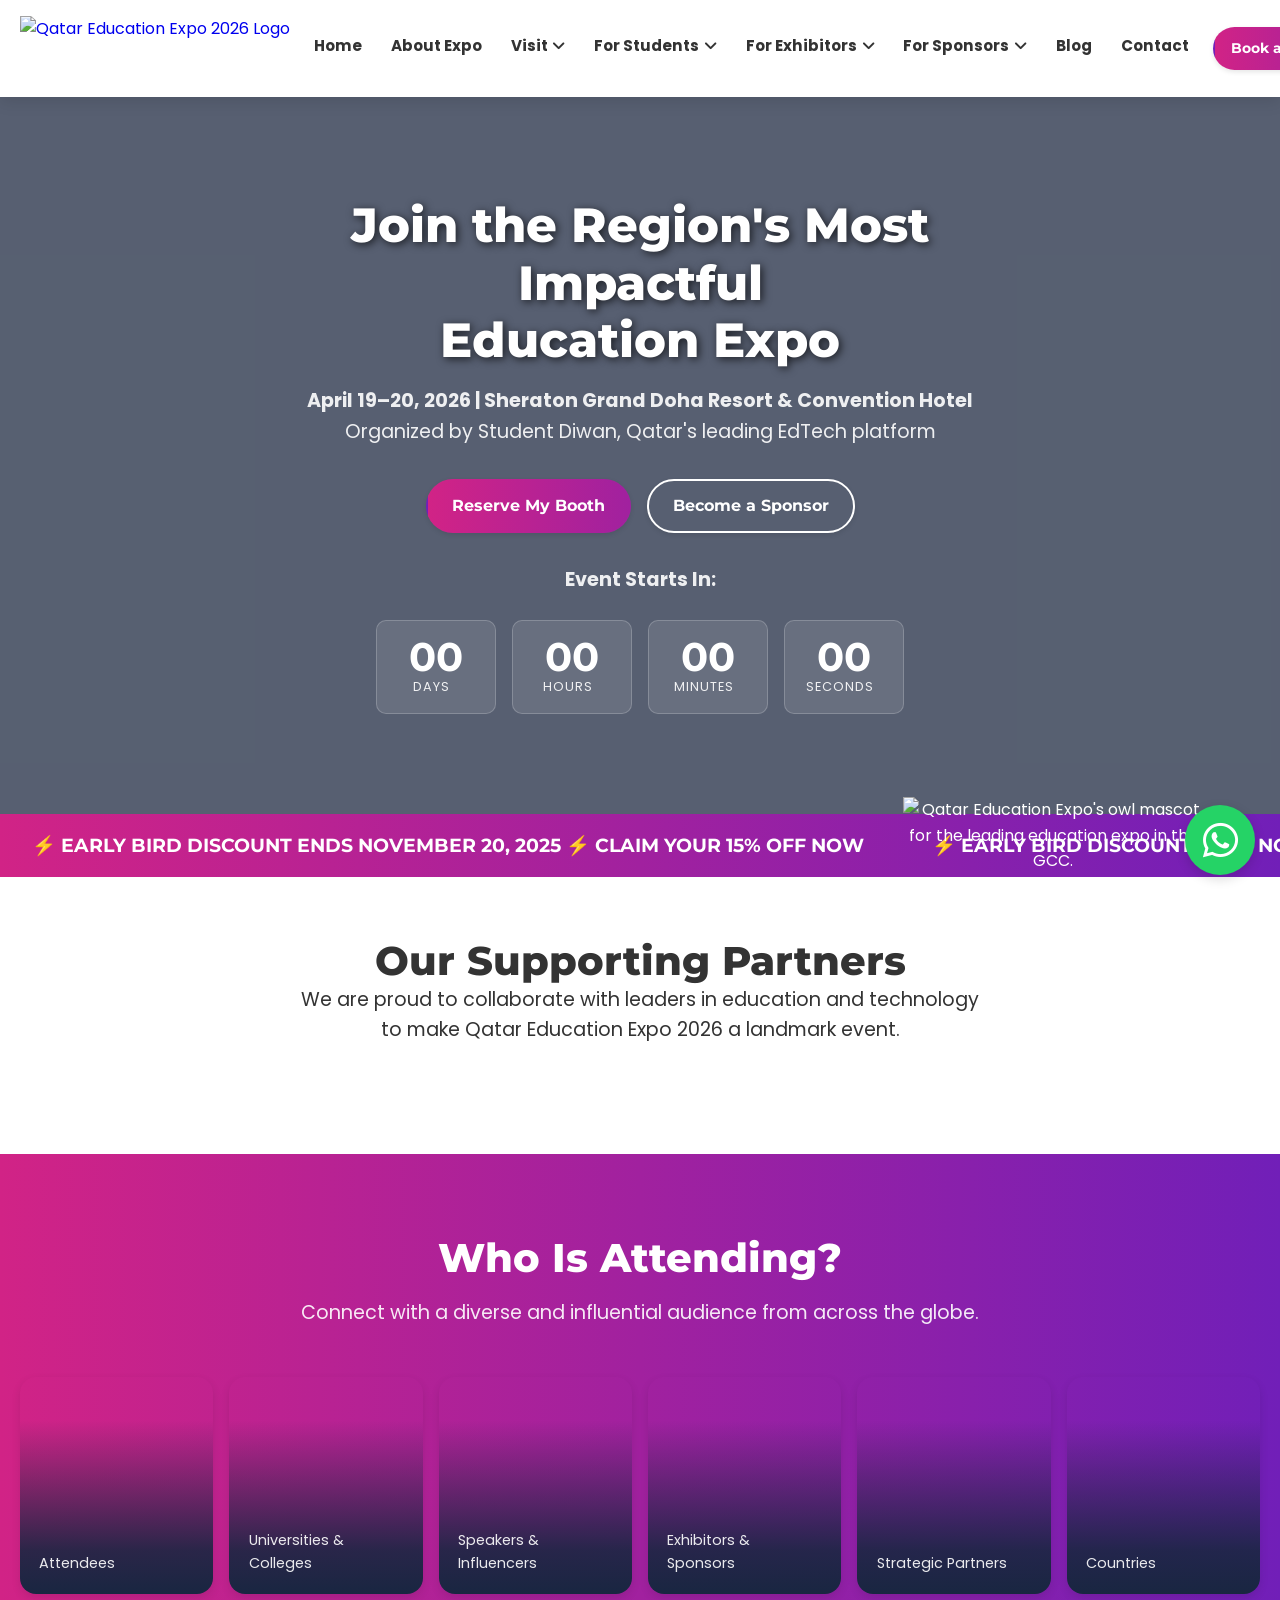
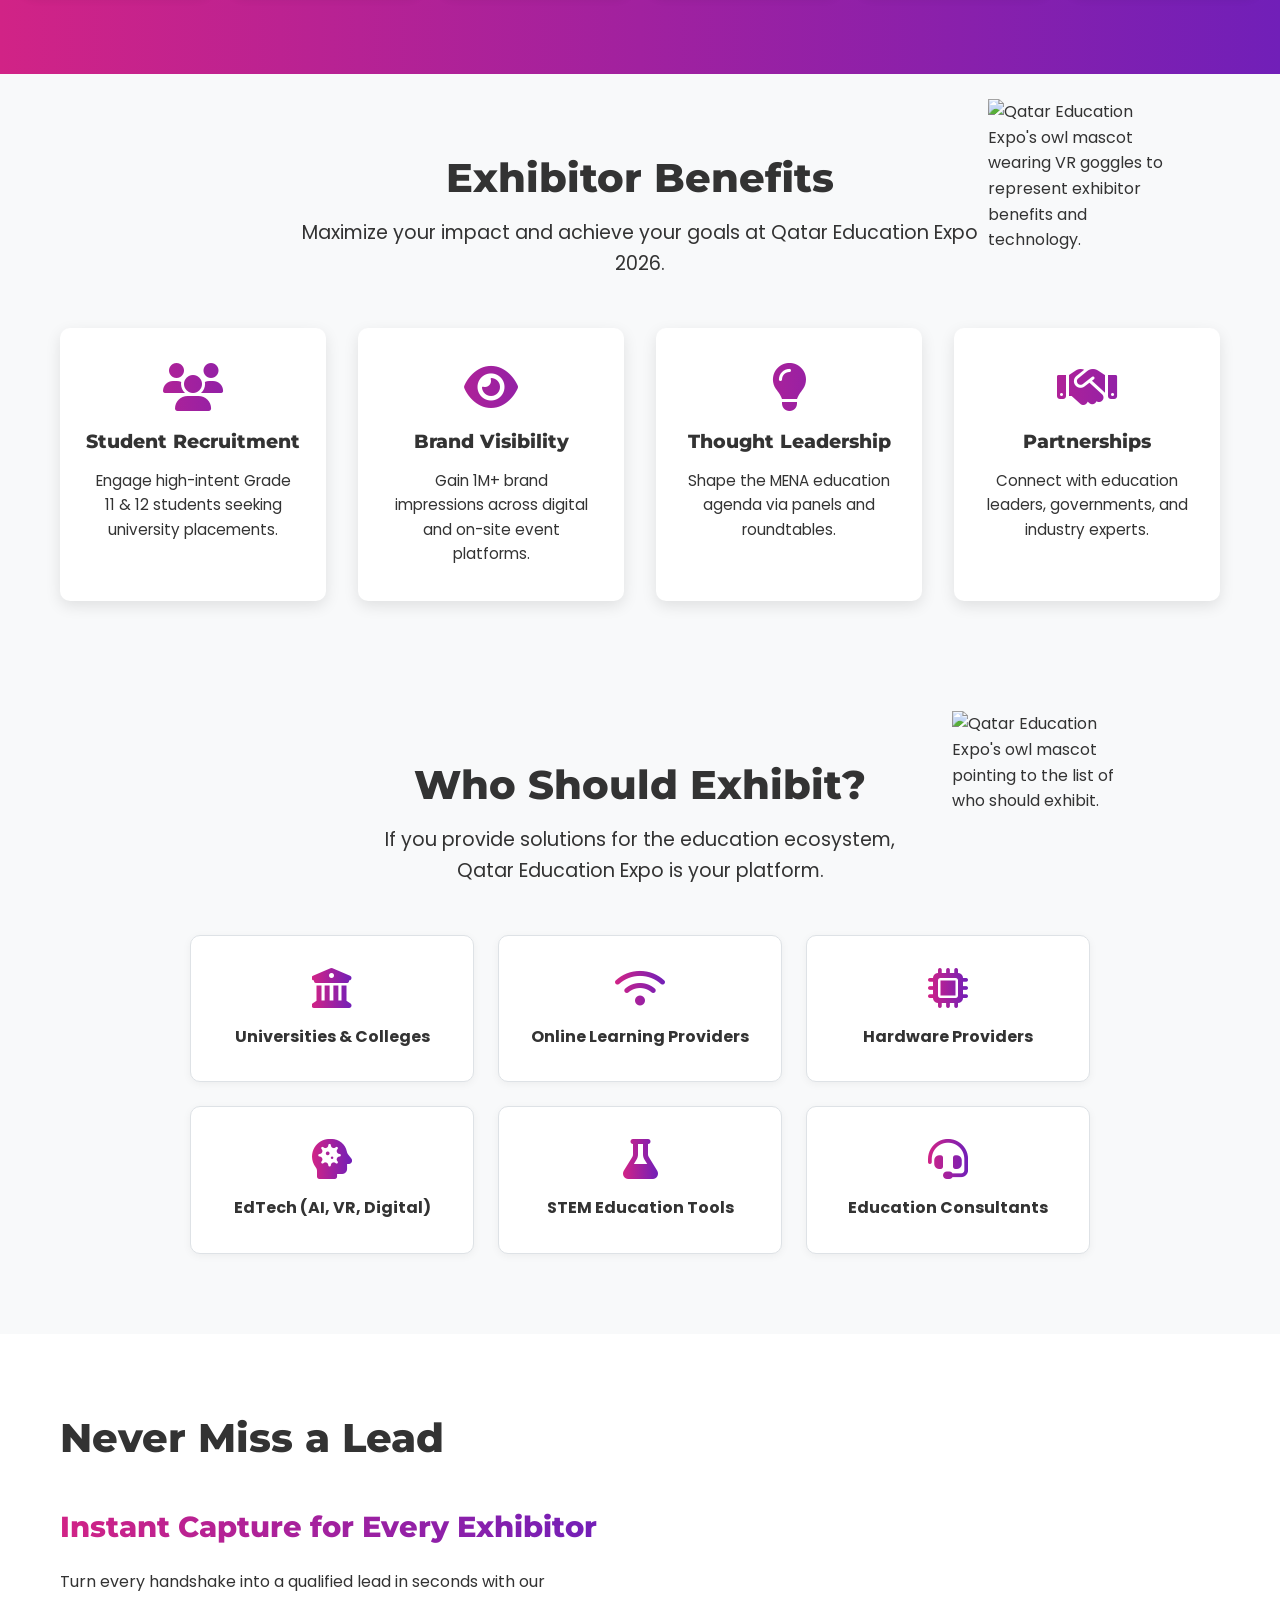
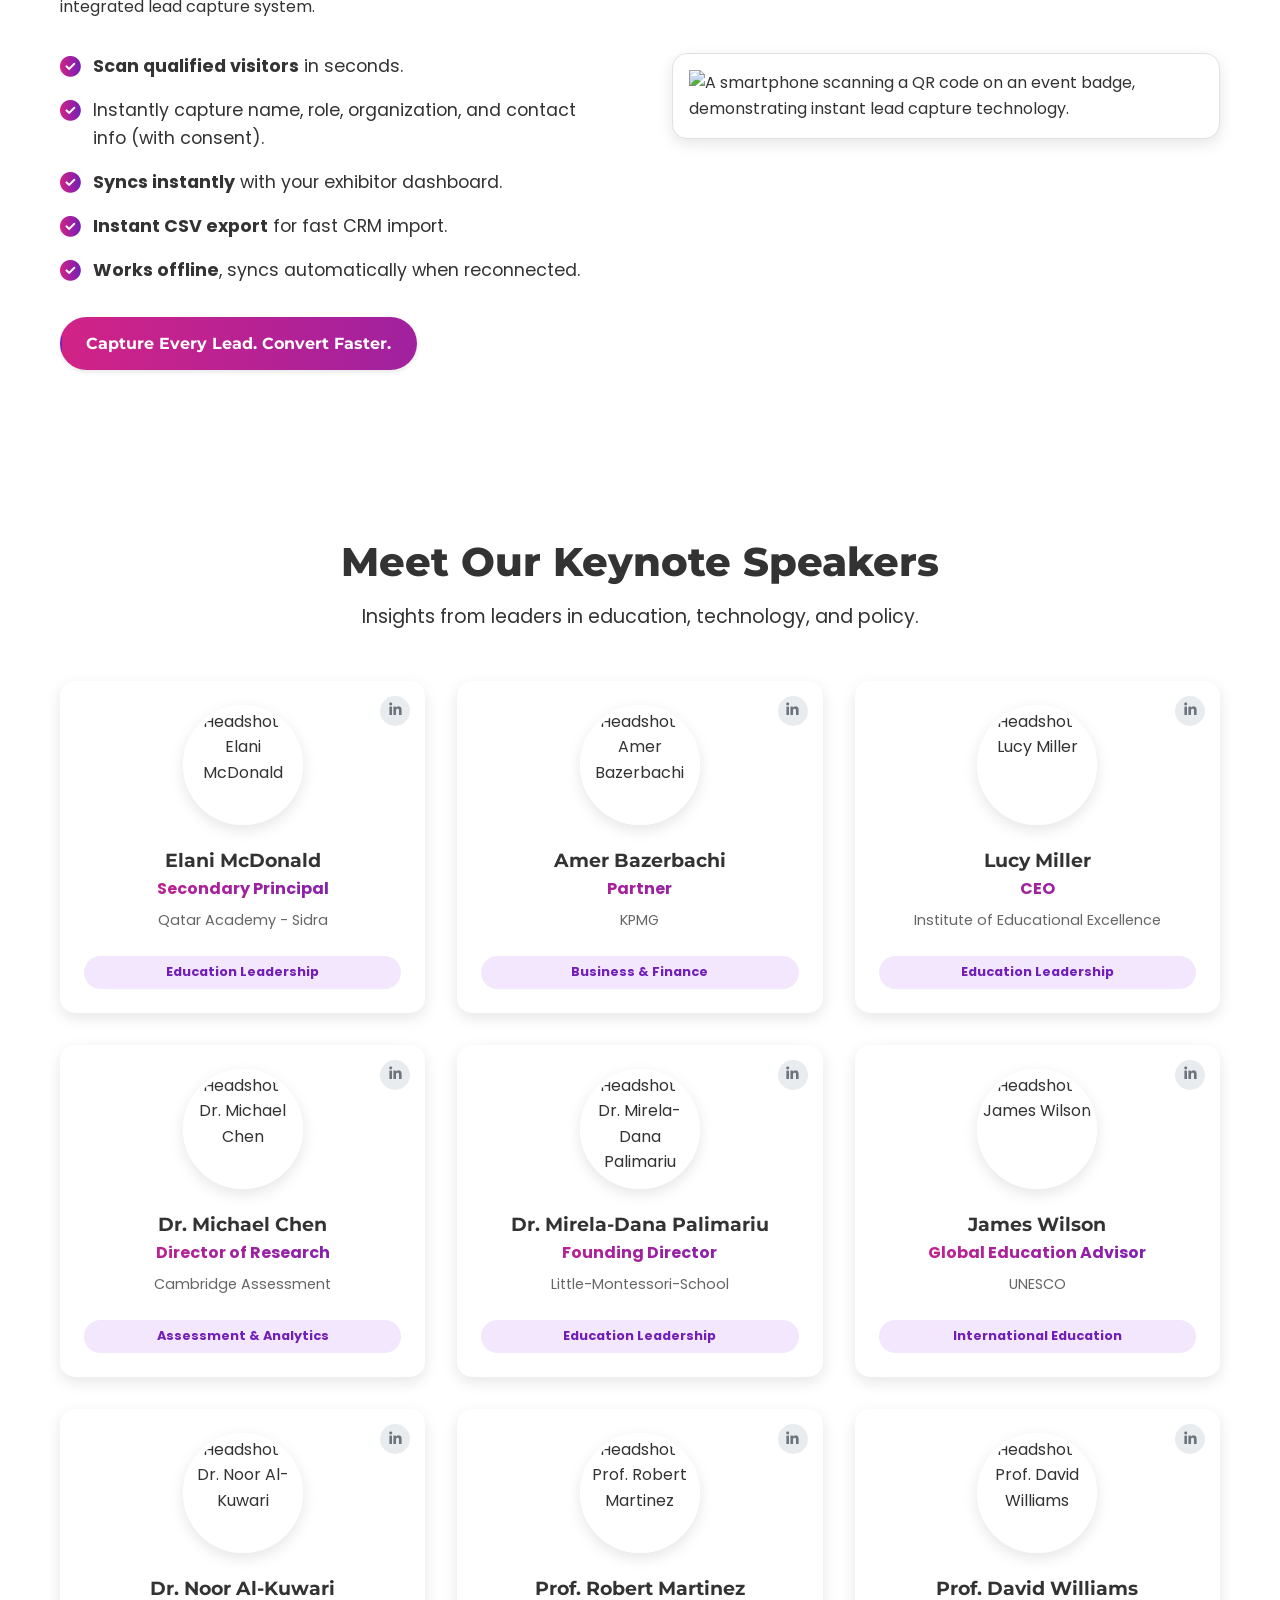
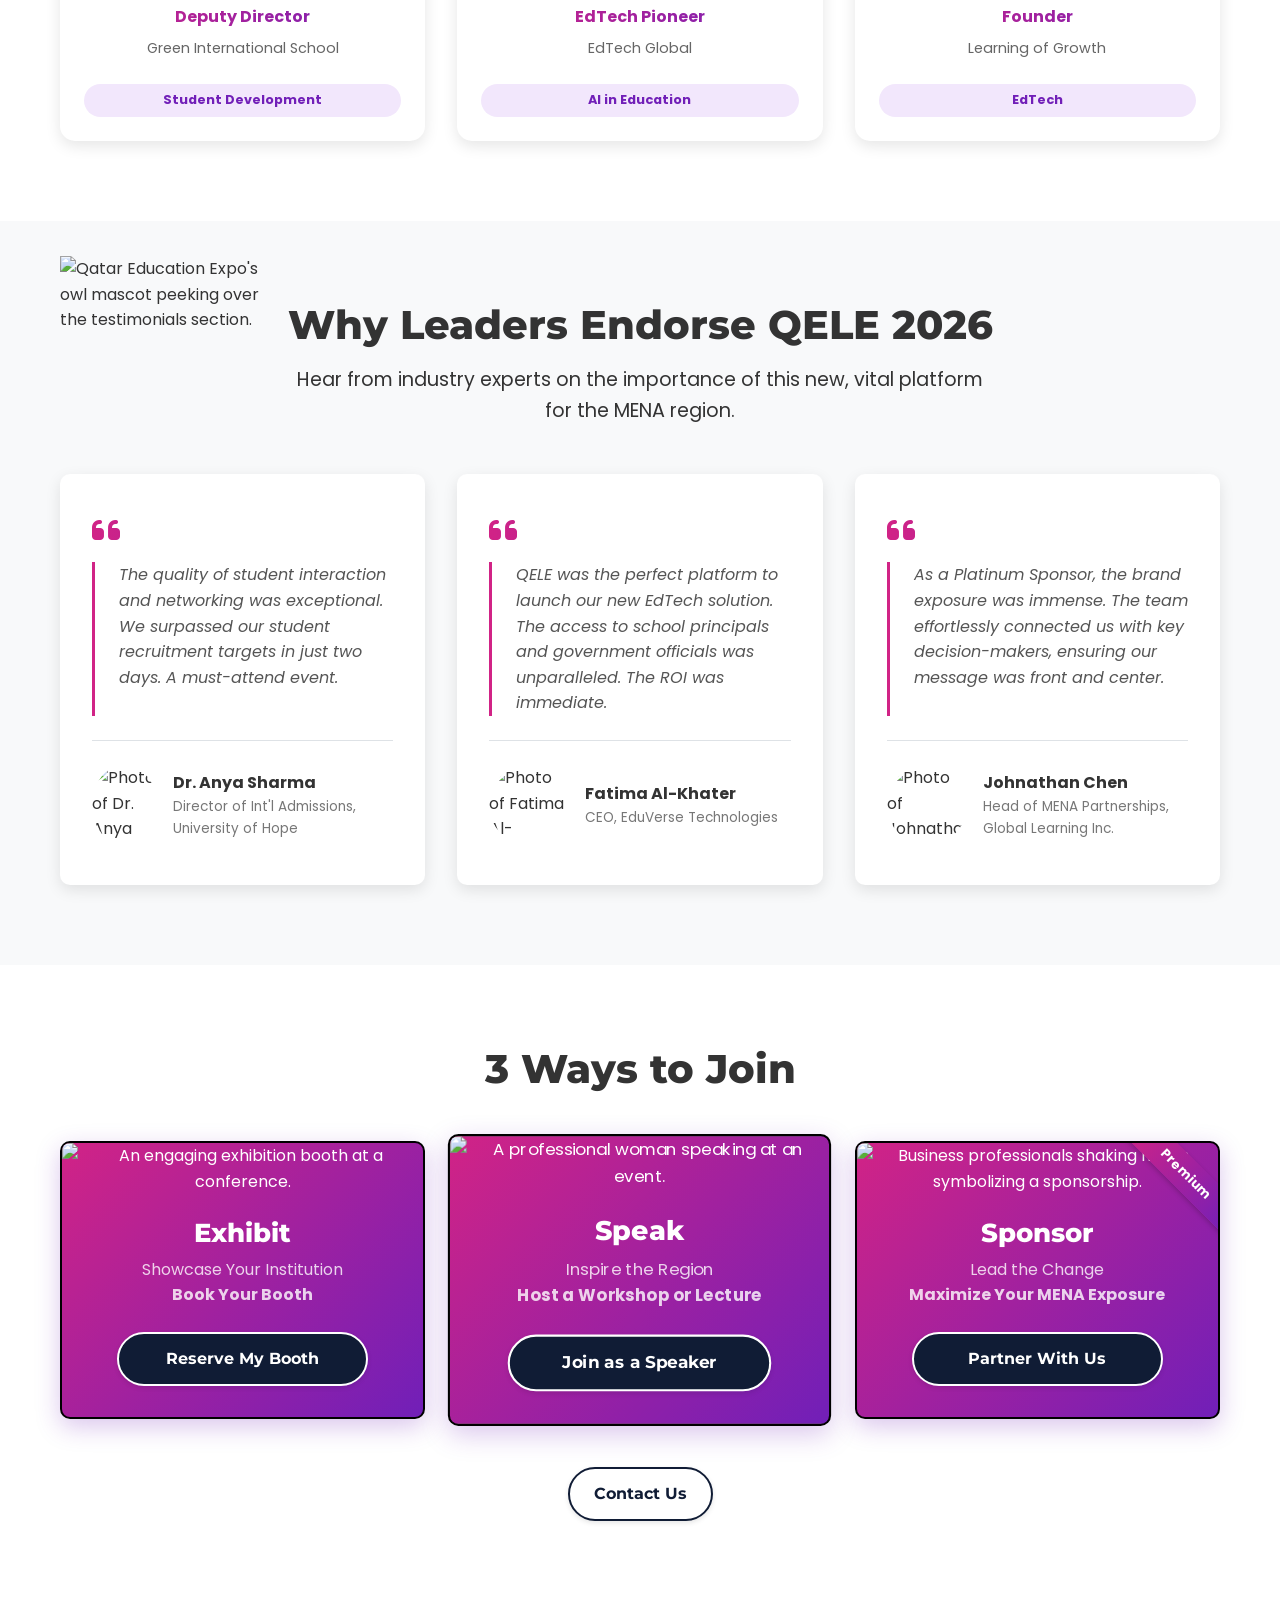
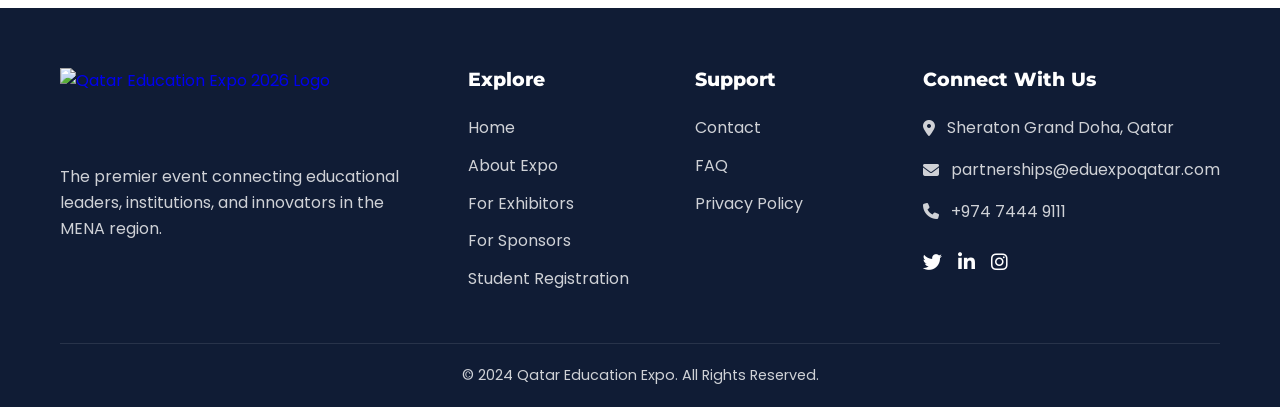
==== commit af9e6de1: "Updated index.html" ====
--- a/index.html
+++ b/index.html
@@ -154,6 +154,7 @@
                             <li><a href="sponsorship-registration.html">Become a Sponsor</a></li>
                         </ul>
                     </li>
+                     <li><a href="blog.html" class="nav-link">Blog</a></li>
                     <li><a href="contact.html" class="nav-link">Contact</a></li>
                 </ul>
             </nav>
--- a/index.css
+++ b/index.css
@@ -3556,3 +3556,126 @@
     flex: initial;
   }
 }
+
+/* --- BLOG STYLES --- */
+.blog-grid {
+    display: grid;
+    grid-template-columns: repeat(auto-fit, minmax(320px, 1fr));
+    gap: 2rem;
+}
+
+.article-card {
+    display: flex;
+    flex-direction: column;
+    background-color: var(--white);
+    border-radius: 10px;
+    box-shadow: var(--shadow);
+    overflow: hidden;
+    text-decoration: none;
+    color: var(--text-color);
+    transition: transform 0.3s ease, box-shadow 0.3s ease;
+}
+
+.article-card:hover {
+    transform: translateY(-8px);
+    box-shadow: 0 10px 25px rgba(0,0,0,0.15);
+}
+
+.article-card__image {
+    width: 100%;
+    height: 200px;
+    object-fit: cover;
+}
+
+.article-card__content {
+    padding: 1.5rem;
+    display: flex;
+    flex-direction: column;
+    flex-grow: 1;
+}
+
+.article-card__content h3 {
+    font-size: 1.4rem;
+    margin-bottom: 0.75rem;
+    text-align: left;
+    margin-top: 0;
+}
+
+.article-card__excerpt {
+    font-size: 0.95rem;
+    color: #555;
+    flex-grow: 1;
+    margin-bottom: 1.5rem;
+}
+
+.article-card__read-more {
+    font-weight: 700;
+    color: #711fb8;
+    text-decoration: none;
+    align-self: flex-start;
+}
+
+.article-card__read-more:hover {
+    text-decoration: underline;
+}
+
+/* Blog Post Styles */
+.blog-post-header {
+    text-align: center;
+    margin-bottom: 2rem;
+}
+
+.blog-post-header h1 {
+    font-size: 2.8rem;
+    color: var(--text-color);
+    text-shadow: none;
+}
+
+.blog-post-meta {
+    margin-top: -1rem;
+    margin-bottom: 2rem;
+    font-size: 0.9rem;
+    color: #777;
+    text-align: center;
+}
+
+.blog-post-image {
+    width: 100%;
+    max-height: 450px;
+    object-fit: cover;
+    border-radius: 10px;
+    margin-bottom: 2rem;
+}
+
+.blog-post-content {
+    max-width: 800px;
+    margin: 0 auto;
+}
+
+.blog-post-content h2 {
+    font-size: 1.8rem;
+    text-align: left;
+    margin-top: 2.5rem;
+    margin-bottom: 1rem;
+}
+
+.blog-post-content p {
+    line-height: 1.8;
+    margin-bottom: 1.5rem;
+}
+
+.blog-post-content ul {
+    list-style-position: inside;
+    padding-left: 1rem;
+    margin-bottom: 1.5rem;
+}
+
+.blog-post-content li {
+    margin-bottom: 0.75rem;
+}
+
+@media (max-width: 768px) {
+    .blog-post-header h1 {
+        font-size: 2.2rem;
+    }
+}
--- a/index.css
+++ b/index.css
@@ -3556,3 +3556,126 @@
     flex: initial;
   }
 }
+
+/* --- BLOG STYLES --- */
+.blog-grid {
+    display: grid;
+    grid-template-columns: repeat(auto-fit, minmax(320px, 1fr));
+    gap: 2rem;
+}
+
+.article-card {
+    display: flex;
+    flex-direction: column;
+    background-color: var(--white);
+    border-radius: 10px;
+    box-shadow: var(--shadow);
+    overflow: hidden;
+    text-decoration: none;
+    color: var(--text-color);
+    transition: transform 0.3s ease, box-shadow 0.3s ease;
+}
+
+.article-card:hover {
+    transform: translateY(-8px);
+    box-shadow: 0 10px 25px rgba(0,0,0,0.15);
+}
+
+.article-card__image {
+    width: 100%;
+    height: 200px;
+    object-fit: cover;
+}
+
+.article-card__content {
+    padding: 1.5rem;
+    display: flex;
+    flex-direction: column;
+    flex-grow: 1;
+}
+
+.article-card__content h3 {
+    font-size: 1.4rem;
+    margin-bottom: 0.75rem;
+    text-align: left;
+    margin-top: 0;
+}
+
+.article-card__excerpt {
+    font-size: 0.95rem;
+    color: #555;
+    flex-grow: 1;
+    margin-bottom: 1.5rem;
+}
+
+.article-card__read-more {
+    font-weight: 700;
+    color: #711fb8;
+    text-decoration: none;
+    align-self: flex-start;
+}
+
+.article-card__read-more:hover {
+    text-decoration: underline;
+}
+
+/* Blog Post Styles */
+.blog-post-header {
+    text-align: center;
+    margin-bottom: 2rem;
+}
+
+.blog-post-header h1 {
+    font-size: 2.8rem;
+    color: var(--text-color);
+    text-shadow: none;
+}
+
+.blog-post-meta {
+    margin-top: -1rem;
+    margin-bottom: 2rem;
+    font-size: 0.9rem;
+    color: #777;
+    text-align: center;
+}
+
+.blog-post-image {
+    width: 100%;
+    max-height: 450px;
+    object-fit: cover;
+    border-radius: 10px;
+    margin-bottom: 2rem;
+}
+
+.blog-post-content {
+    max-width: 800px;
+    margin: 0 auto;
+}
+
+.blog-post-content h2 {
+    font-size: 1.8rem;
+    text-align: left;
+    margin-top: 2.5rem;
+    margin-bottom: 1rem;
+}
+
+.blog-post-content p {
+    line-height: 1.8;
+    margin-bottom: 1.5rem;
+}
+
+.blog-post-content ul {
+    list-style-position: inside;
+    padding-left: 1rem;
+    margin-bottom: 1.5rem;
+}
+
+.blog-post-content li {
+    margin-bottom: 0.75rem;
+}
+
+@media (max-width: 768px) {
+    .blog-post-header h1 {
+        font-size: 2.2rem;
+    }
+}
